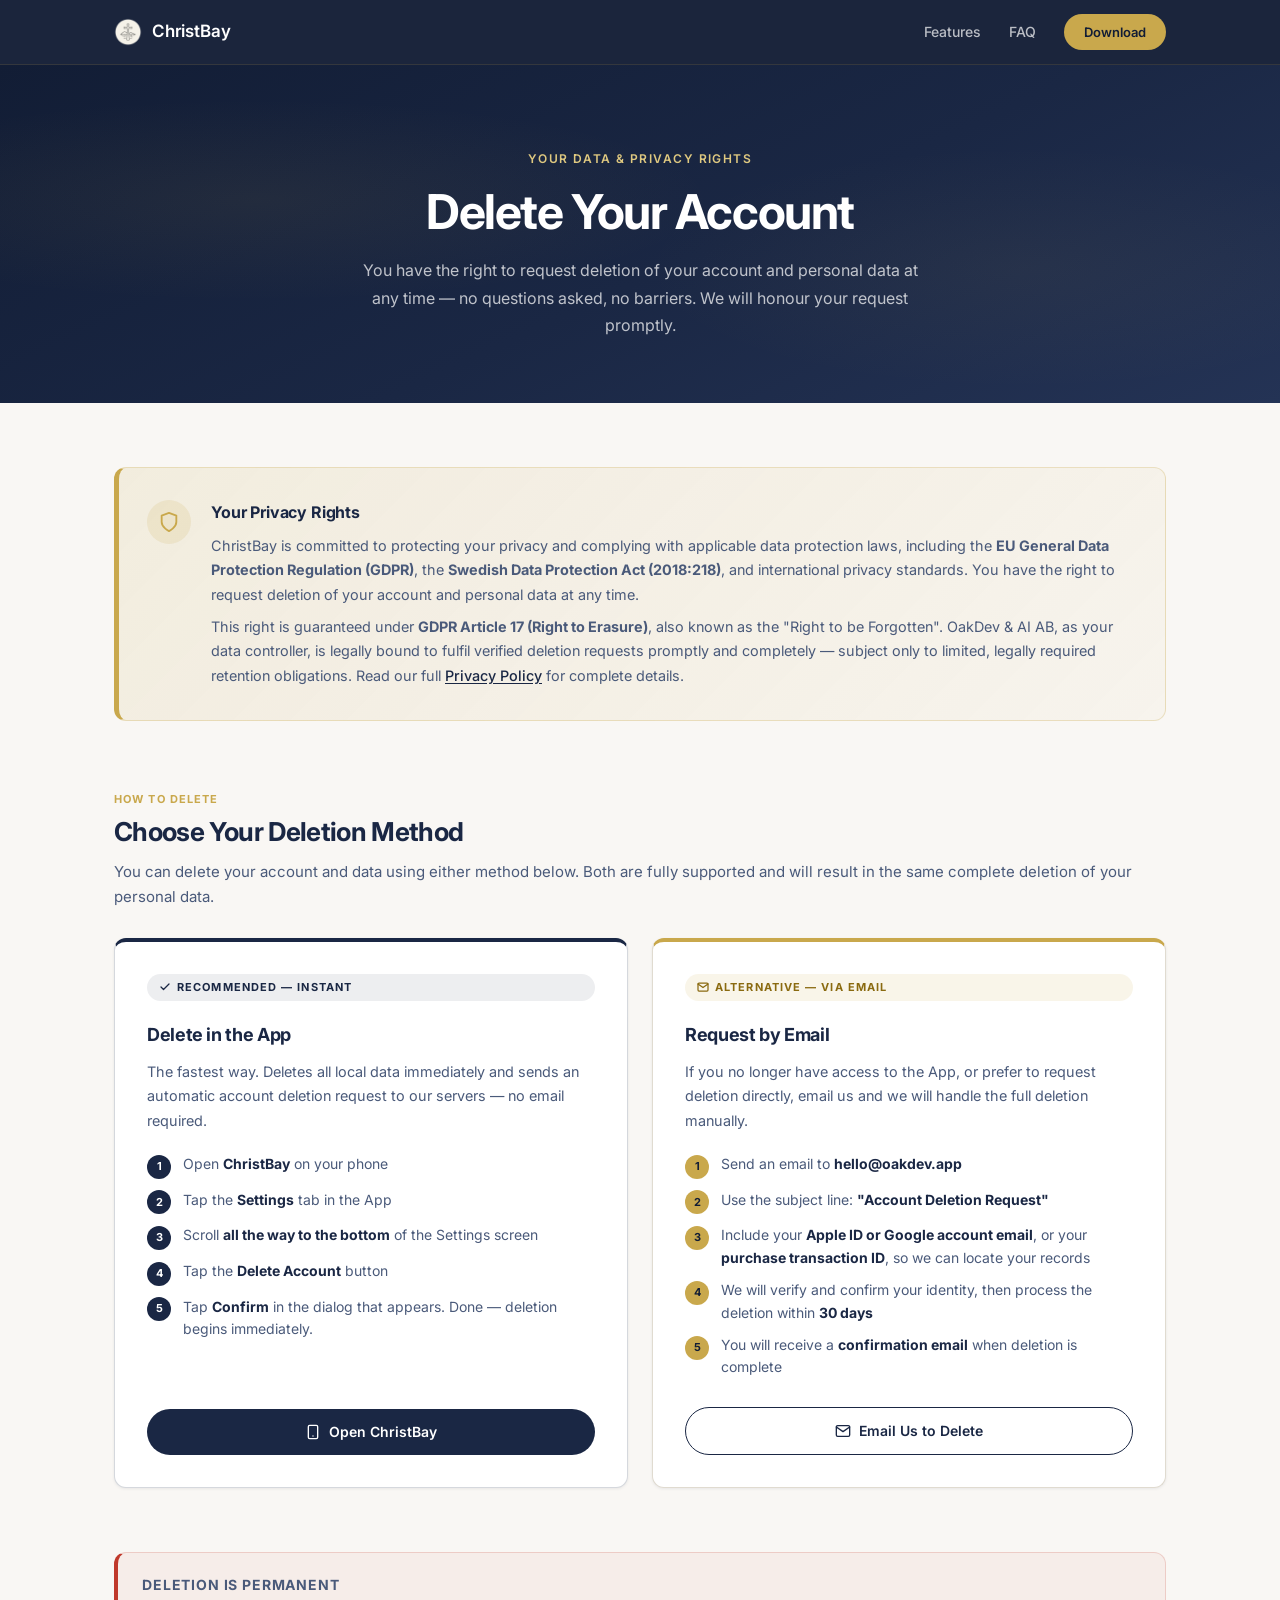
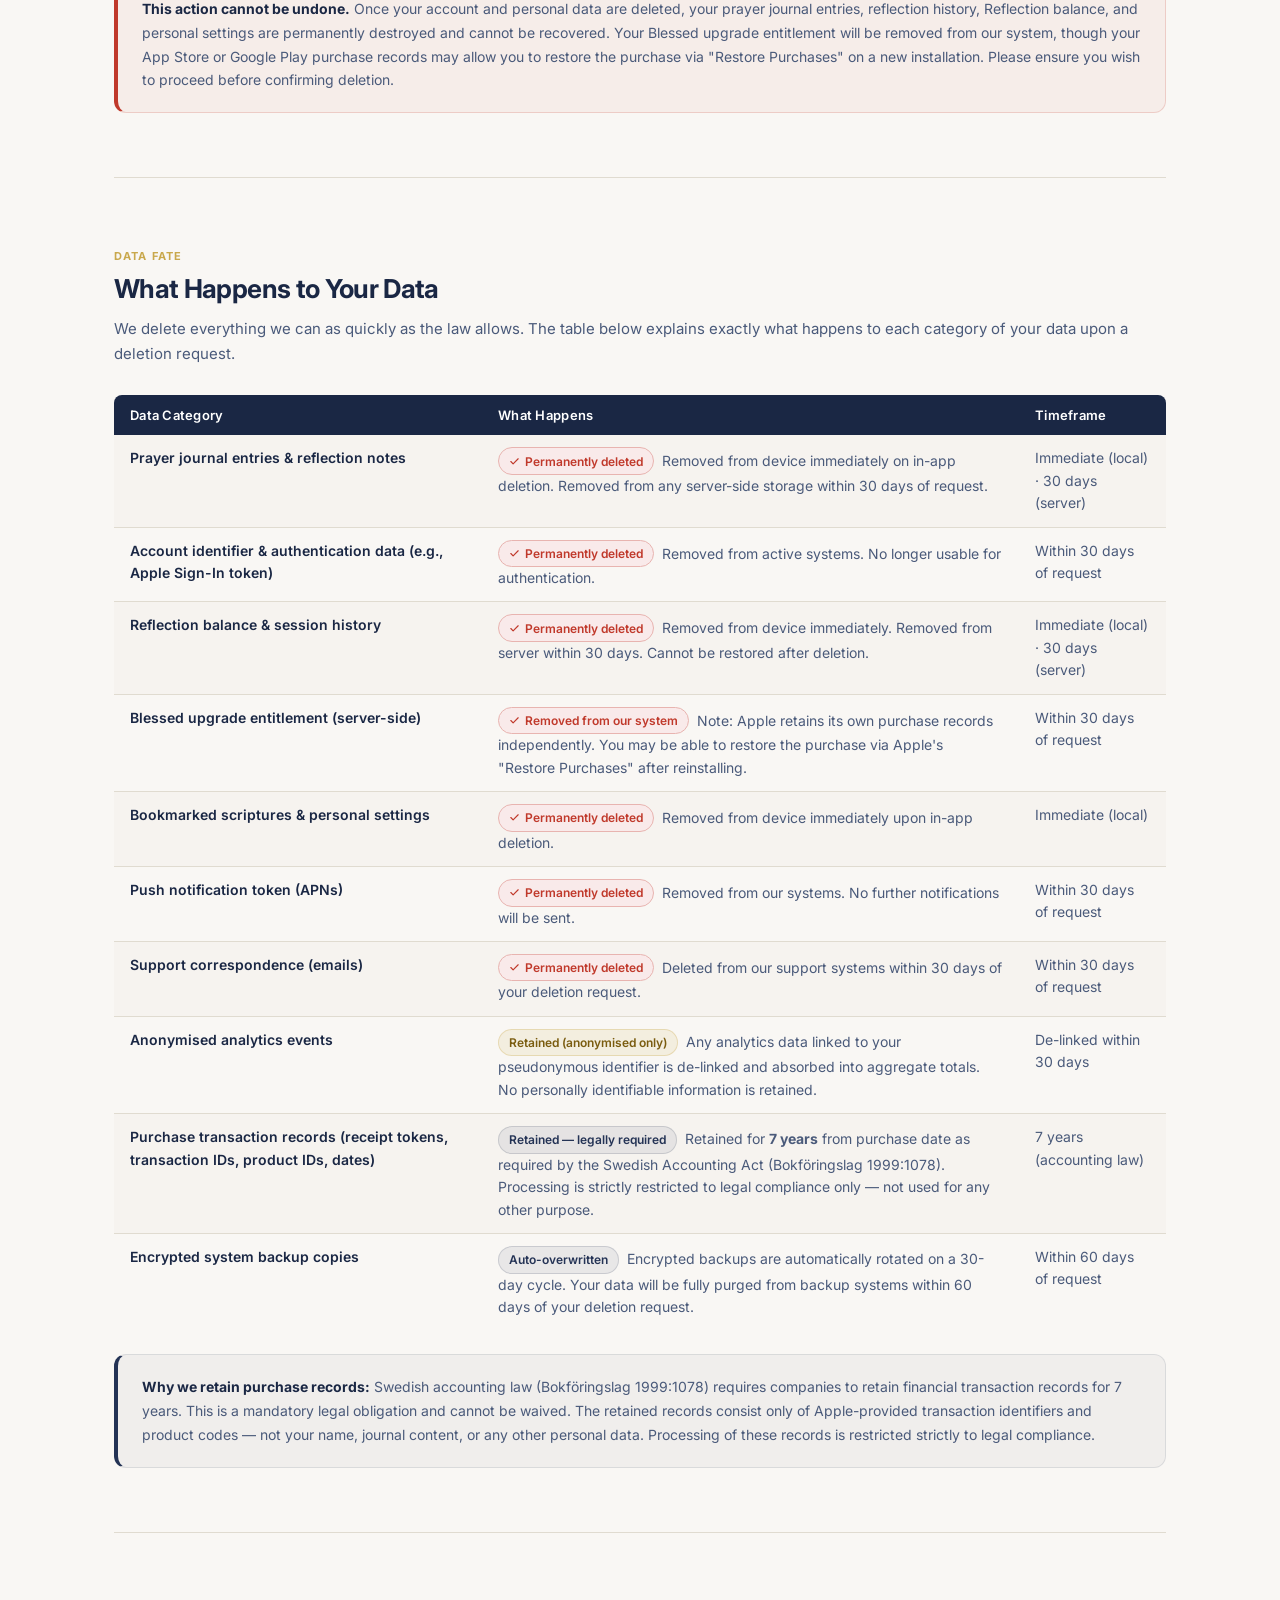
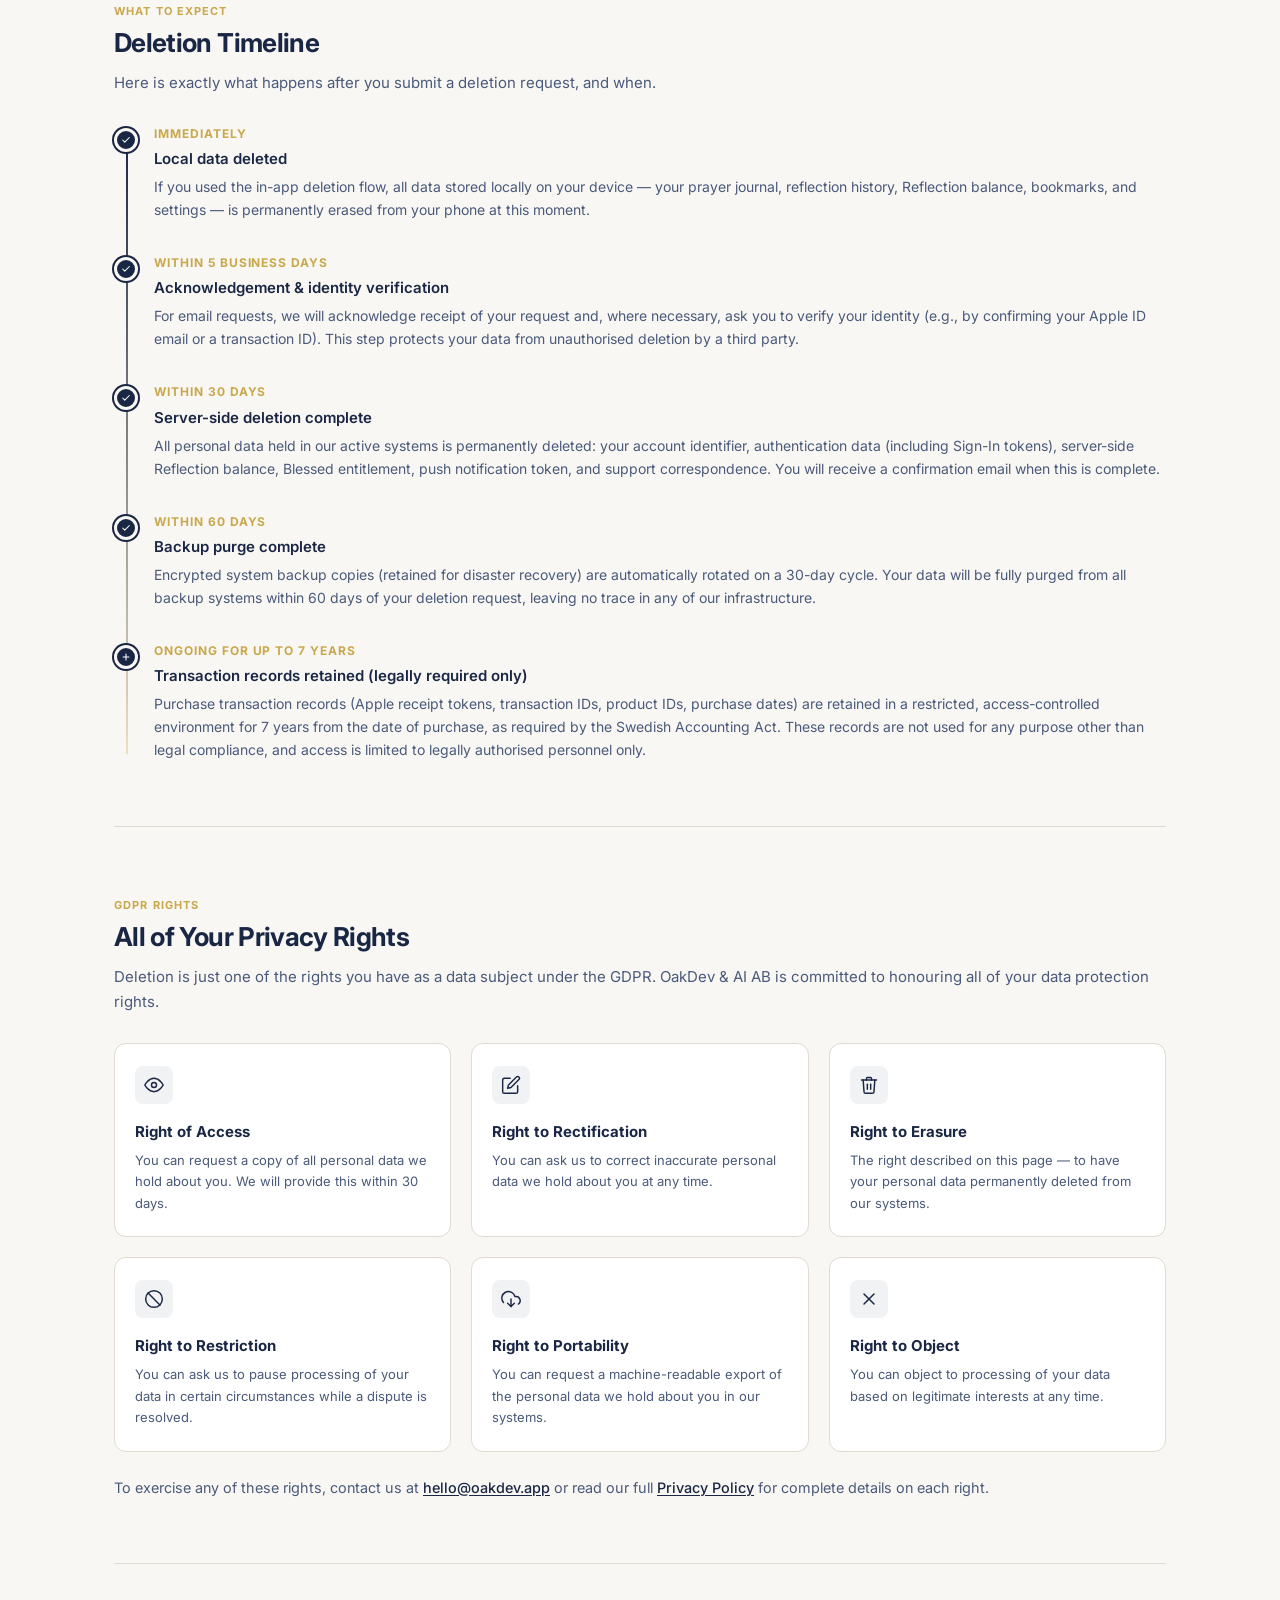
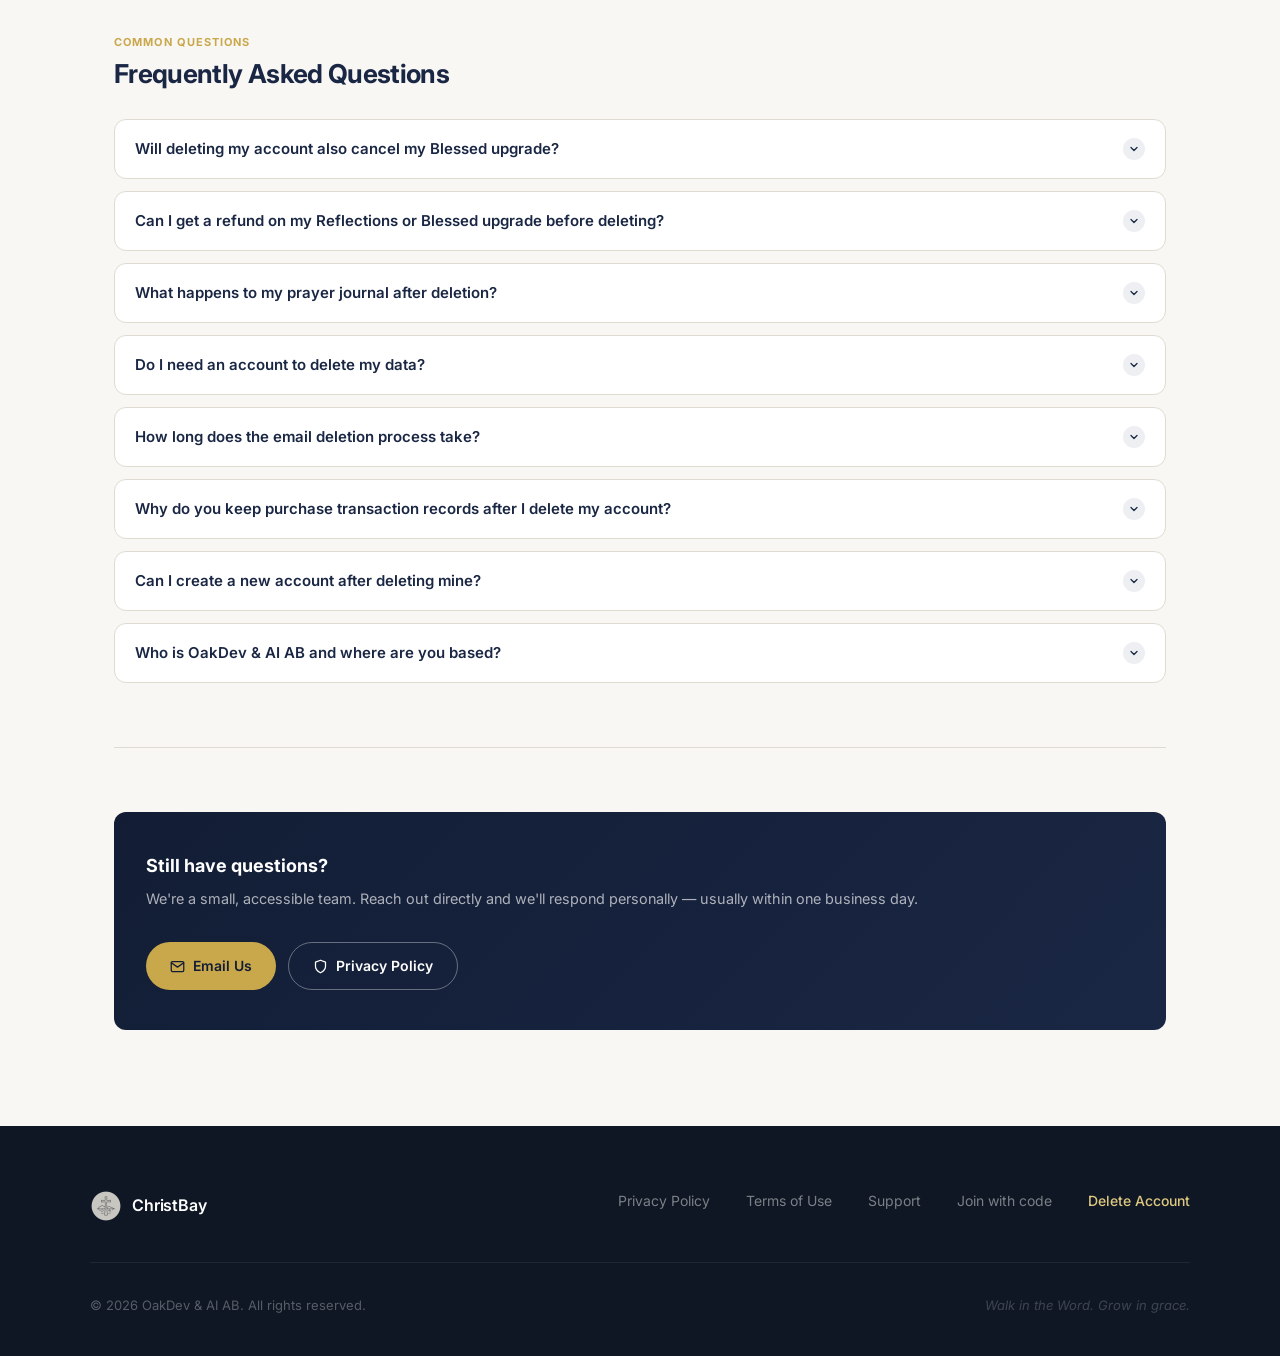
==== delete-account/index.html @ 244d7d34 "admin center incoming" ====
<!DOCTYPE html>
<html lang="en">
<head>
  <meta charset="UTF-8" />
  <meta name="viewport" content="width=device-width, initial-scale=1.0" />
  <meta name="description" content="Delete your ChristBay account and personal data. OakDev &amp; AI AB is committed to your privacy rights under GDPR and Swedish data protection law." />
  <meta name="robots" content="index, follow" />
  <title>Delete Account — ChristBay</title>
  <link rel="icon" type="image/png" href="/assets/icon.png" />
  <link rel="preconnect" href="https://fonts.googleapis.com" />
  <link rel="preconnect" href="https://fonts.gstatic.com" crossorigin />
  <link href="https://fonts.googleapis.com/css2?family=Inter:ital,wght@0,300;0,400;0,500;0,600;0,700;1,400&display=swap" rel="stylesheet" />
  <style>
    :root {
      --navy:           #1a2744;
      --navy-light:     #243355;
      --navy-deep:      #121d35;
      --gold:           #c9a84c;
      --gold-light:     #dfc980;
      --gold-subtle:    #f5edcc;
      --warm-white:     #f9f7f4;
      --cream:          #f0ece4;
      --white:          #ffffff;
      --text-primary:   #1a2744;
      --text-secondary: #4a5a7a;
      --text-muted:     #7a8ba5;
      --border:         #e0dbd0;
      --red:            #c0392b;
      --red-light:      #f9eaea;
      --red-border:     #e8b4b0;
      --green:          #1d6a3a;
      --green-light:    #eaf4ee;
      --shadow-sm:      0 1px 3px rgba(26,39,68,.08);
      --shadow-md:      0 4px 16px rgba(26,39,68,.10);
      --shadow-lg:      0 8px 32px rgba(26,39,68,.14);
      --radius:         12px;
      --radius-sm:      8px;
      --transition:     0.25s ease;
      --max-width:      1100px;
    }
    *,*::before,*::after{box-sizing:border-box;margin:0;padding:0}
    html{scroll-behavior:smooth;font-size:16px}
    body{font-family:'Inter',system-ui,-apple-system,BlinkMacSystemFont,sans-serif;background:var(--warm-white);color:var(--text-primary);line-height:1.6;-webkit-font-smoothing:antialiased;overflow-x:hidden}
    img{max-width:100%;height:auto;display:block}
    a{color:inherit;text-decoration:none}
    ul{list-style:none}

    /* Skip link */
    .skip-link{position:absolute;top:-120px;left:1rem;background:var(--navy);color:var(--white);padding:.5rem 1rem;border-radius:var(--radius-sm);font-size:.875rem;font-weight:600;z-index:9999;transition:top var(--transition)}
    .skip-link:focus{top:1rem}

    /* Header */
    .site-header{position:sticky;top:0;z-index:100;background:rgba(18,29,53,.96);backdrop-filter:blur(14px);-webkit-backdrop-filter:blur(14px);border-bottom:1px solid rgba(201,168,76,.14)}
    .nav-inner{display:flex;align-items:center;justify-content:space-between;height:64px;max-width:var(--max-width);margin:0 auto;padding:0 1.5rem}
    .nav-brand{display:flex;align-items:center;gap:.625rem}
    .nav-brand img{width:28px;height:28px;object-fit:contain;border-radius:6px}
    .nav-brand-name{font-size:1.0625rem;font-weight:600;color:var(--white);letter-spacing:-.01em}
    .nav-links{display:flex;align-items:center;gap:1.75rem}
    .nav-links a{font-size:.875rem;font-weight:500;color:rgba(255,255,255,.7);transition:color var(--transition)}
    .nav-links a:hover{color:var(--white)}
    .nav-links .nav-cta{background:var(--gold);color:var(--navy-deep);padding:.5rem 1.25rem;border-radius:100px;font-weight:600;font-size:.8125rem;transition:background var(--transition),transform var(--transition)}
    .nav-links .nav-cta:hover{background:var(--gold-light);transform:translateY(-1px)}
    @media(max-width:600px){.nav-links{gap:1rem}.nav-links a.nav-text{display:none}}

    /* Page hero */
    .page-hero{background:linear-gradient(155deg,var(--navy-deep) 0%,var(--navy) 55%,var(--navy-light) 100%);color:var(--white);text-align:center;padding:5rem 1.5rem 4rem;position:relative;overflow:hidden}
    .page-hero::before{content:'';position:absolute;inset:0;background:radial-gradient(ellipse 60% 50% at 20% 40%,rgba(201,168,76,.07) 0%,transparent 60%),radial-gradient(ellipse 50% 60% at 80% 60%,rgba(201,168,76,.05) 0%,transparent 60%);pointer-events:none}
    .page-hero-inner{position:relative;z-index:1;max-width:680px;margin:0 auto}
    .page-hero-label{display:inline-block;font-size:.75rem;font-weight:600;letter-spacing:.12em;text-transform:uppercase;color:var(--gold-light);margin-bottom:1rem}
    .page-hero h1{font-size:clamp(2rem,4vw,3rem);font-weight:700;letter-spacing:-.03em;line-height:1.15;margin-bottom:1.125rem;color:var(--white)}
    .page-hero-sub{font-size:1rem;color:rgba(255,255,255,.72);line-height:1.7;max-width:560px;margin:0 auto}

    /* ============================================================
       Main layout
    ============================================================ */
    .page-body{max-width:var(--max-width);margin:0 auto;padding:4rem 1.5rem 6rem}

    /* ============================================================
       Privacy Rights Banner
    ============================================================ */
    .rights-banner{background:linear-gradient(135deg,rgba(201,168,76,.13) 0%,rgba(201,168,76,.04) 100%);border:1px solid rgba(201,168,76,.28);border-left:5px solid var(--gold);border-radius:var(--radius);padding:2rem 2rem 2rem 1.75rem;margin-bottom:4rem;display:flex;gap:1.25rem;align-items:flex-start}
    .rights-banner-icon{flex-shrink:0;width:44px;height:44px;background:rgba(201,168,76,.15);border-radius:50%;display:flex;align-items:center;justify-content:center}
    .rights-banner-icon svg{width:22px;height:22px;stroke:var(--gold);fill:none;stroke-width:2;stroke-linecap:round;stroke-linejoin:round}
    .rights-banner-body h2{font-size:1rem;font-weight:700;color:var(--text-primary);margin-bottom:.5rem;letter-spacing:-.01em}
    .rights-banner-body p{font-size:.9rem;color:var(--text-secondary);line-height:1.7;margin:0}
    .rights-banner-body p+p{margin-top:.5rem}
    .rights-banner-body a{color:var(--navy);font-weight:500;text-decoration:underline;text-underline-offset:2px;transition:color var(--transition)}
    .rights-banner-body a:hover{color:var(--gold)}
    @media(max-width:600px){.rights-banner{flex-direction:column;gap:.875rem}}

    /* ============================================================
       Two-column action layout
    ============================================================ */
    .action-grid{display:grid;grid-template-columns:1fr 1fr;gap:1.5rem;margin-bottom:4rem}
    @media(max-width:760px){.action-grid{grid-template-columns:1fr}}

    .method-card{background:var(--white);border:1px solid var(--border);border-radius:var(--radius);padding:2rem;display:flex;flex-direction:column;box-shadow:var(--shadow-sm);transition:box-shadow var(--transition)}
    .method-card:hover{box-shadow:var(--shadow-md)}

    .method-card.method-primary{border-color:rgba(26,39,68,.18);border-top:4px solid var(--navy)}
    .method-card.method-secondary{border-top:4px solid var(--gold)}

    .method-badge{display:inline-flex;align-items:center;gap:.375rem;font-size:.6875rem;font-weight:700;letter-spacing:.1em;text-transform:uppercase;padding:.3rem .75rem;border-radius:100px;margin-bottom:1.25rem}
    .method-badge.badge-recommended{background:rgba(26,39,68,.08);color:var(--navy)}
    .method-badge.badge-alt{background:rgba(201,168,76,.12);color:#8a6a10}

    .method-card h3{font-size:1.125rem;font-weight:700;color:var(--text-primary);margin-bottom:.625rem;letter-spacing:-.02em}
    .method-card p{font-size:.9rem;color:var(--text-secondary);line-height:1.7;margin-bottom:1.25rem}

    .method-steps{display:flex;flex-direction:column;gap:.625rem;margin-bottom:1.75rem}
    .method-step{display:flex;align-items:flex-start;gap:.75rem;font-size:.875rem;color:var(--text-secondary);line-height:1.6}
    .step-num{flex-shrink:0;width:24px;height:24px;border-radius:50%;background:var(--navy);color:var(--white);font-size:.6875rem;font-weight:700;display:flex;align-items:center;justify-content:center;margin-top:.1rem}
    .method-card.method-secondary .step-num{background:var(--gold);color:var(--navy-deep)}
    .method-step span strong{color:var(--text-primary)}

    .method-cta{display:inline-flex;align-items:center;justify-content:center;gap:.5rem;padding:.75rem 1.5rem;border-radius:100px;font-size:.875rem;font-weight:600;transition:background var(--transition),transform var(--transition),box-shadow var(--transition);width:100%;text-align:center;margin-top:auto}
    .method-cta svg{width:16px;height:16px;stroke:currentColor;fill:none;stroke-width:2;stroke-linecap:round;stroke-linejoin:round;flex-shrink:0}
    .cta-primary{background:var(--navy);color:var(--white)}
    .cta-primary:hover{background:var(--navy-light);transform:translateY(-1px);box-shadow:0 4px 14px rgba(26,39,68,.25)}
    .cta-secondary{background:transparent;color:var(--navy);border:1.5px solid var(--navy)}
    .cta-secondary:hover{background:var(--navy);color:var(--white);transform:translateY(-1px)}

    /* ============================================================
       Data table section
    ============================================================ */
    .section-block{margin-bottom:4rem}
    .section-block-header{margin-bottom:1.75rem}
    .section-block-label{display:inline-block;font-size:.6875rem;font-weight:700;letter-spacing:.1em;text-transform:uppercase;color:var(--gold);margin-bottom:.375rem}
    .section-block-header h2{font-size:clamp(1.25rem,2.5vw,1.625rem);font-weight:700;letter-spacing:-.025em;color:var(--navy);line-height:1.3}
    .section-block-header p{font-size:.9375rem;color:var(--text-secondary);line-height:1.7;margin-top:.625rem}

    /* Data fate table */
    .data-table{width:100%;border-collapse:collapse;font-size:.875rem}
    .data-table th{text-align:left;padding:.625rem 1rem;background:var(--navy);color:var(--white);font-weight:600;font-size:.8125rem;letter-spacing:.02em}
    .data-table th:first-child{border-radius:var(--radius-sm) 0 0 0}
    .data-table th:last-child{border-radius:0 var(--radius-sm) 0 0}
    .data-table td{padding:.75rem 1rem;border-bottom:1px solid var(--border);color:var(--text-secondary);vertical-align:top;line-height:1.6}
    .data-table td:first-child{font-weight:600;color:var(--text-primary);width:35%}
    .data-table tr:last-child td{border-bottom:none}
    .data-table tr:nth-child(odd) td{background:rgba(240,236,228,.35)}

    .tag{display:inline-flex;align-items:center;gap:.3rem;font-size:.75rem;font-weight:600;padding:.2rem .625rem;border-radius:100px;white-space:nowrap}
    .tag-deleted{background:var(--red-light);color:var(--red);border:1px solid var(--red-border)}
    .tag-retained{background:rgba(201,168,76,.12);color:#7a5c10;border:1px solid rgba(201,168,76,.3)}
    .tag-restricted{background:rgba(26,39,68,.07);color:var(--navy-light);border:1px solid rgba(26,39,68,.15)}
    .tag svg{width:11px;height:11px;stroke:currentColor;fill:none;stroke-width:2.5;stroke-linecap:round;stroke-linejoin:round}

    @media(max-width:640px){
      .data-table,.data-table tbody,.data-table tr,.data-table td{display:block;width:100%}
      .data-table thead{display:none}
      .data-table td{border-bottom:none;padding:.5rem .875rem}
      .data-table td:first-child{font-size:.75rem;text-transform:uppercase;letter-spacing:.05em;color:var(--gold);padding-bottom:.125rem;width:100%}
      .data-table tr{border:1px solid var(--border);border-radius:var(--radius-sm);margin-bottom:.75rem;overflow:hidden;padding:.375rem 0;background:var(--white)}
    }

    /* ============================================================
       Timeline
    ============================================================ */
    .timeline{position:relative;padding-left:2.5rem}
    .timeline::before{content:'';position:absolute;left:.75rem;top:.5rem;bottom:.5rem;width:2px;background:linear-gradient(to bottom,var(--navy) 0%,rgba(201,168,76,.3) 100%)}
    .timeline-item{position:relative;margin-bottom:2rem}
    .timeline-item:last-child{margin-bottom:0}
    .timeline-dot{position:absolute;left:-2.5rem;top:.25rem;width:1.5rem;height:1.5rem;border-radius:50%;background:var(--navy);border:3px solid var(--warm-white);display:flex;align-items:center;justify-content:center;box-shadow:0 0 0 2px var(--navy)}
    .timeline-dot svg{width:10px;height:10px;stroke:var(--white);fill:none;stroke-width:2.5;stroke-linecap:round;stroke-linejoin:round}
    .timeline-time{font-size:.75rem;font-weight:700;letter-spacing:.08em;text-transform:uppercase;color:var(--gold);margin-bottom:.25rem}
    .timeline-title{font-size:.9375rem;font-weight:600;color:var(--text-primary);margin-bottom:.25rem}
    .timeline-desc{font-size:.875rem;color:var(--text-secondary);line-height:1.65}

    /* ============================================================
       Rights grid
    ============================================================ */
    .rights-grid{display:grid;grid-template-columns:repeat(3,1fr);gap:1.25rem}
    @media(max-width:800px){.rights-grid{grid-template-columns:repeat(2,1fr)}}
    @media(max-width:500px){.rights-grid{grid-template-columns:1fr}}

    .right-card{background:var(--white);border:1px solid var(--border);border-radius:var(--radius);padding:1.375rem 1.25rem}
    .right-card-icon{width:38px;height:38px;border-radius:var(--radius-sm);background:rgba(26,39,68,.06);display:flex;align-items:center;justify-content:center;margin-bottom:1rem}
    .right-card-icon svg{width:20px;height:20px;stroke:var(--navy);fill:none;stroke-width:1.75;stroke-linecap:round;stroke-linejoin:round}
    .right-card h3{font-size:.9375rem;font-weight:700;color:var(--text-primary);margin-bottom:.375rem}
    .right-card p{font-size:.8125rem;color:var(--text-secondary);line-height:1.65}

    /* ============================================================
       FAQ accordion
    ============================================================ */
    .faq-list{display:flex;flex-direction:column;gap:.75rem}
    .faq-item{background:var(--white);border:1px solid var(--border);border-radius:var(--radius);overflow:hidden}
    .faq-question{width:100%;background:transparent;border:none;padding:1.125rem 1.25rem;display:flex;align-items:center;justify-content:space-between;gap:1rem;cursor:pointer;text-align:left;font-family:inherit;font-size:.9375rem;font-weight:600;color:var(--text-primary);transition:background var(--transition)}
    .faq-question:hover{background:rgba(240,236,228,.5)}
    .faq-question[aria-expanded="true"]{background:rgba(26,39,68,.04)}
    .faq-icon{flex-shrink:0;width:22px;height:22px;border-radius:50%;background:rgba(26,39,68,.07);display:flex;align-items:center;justify-content:center;transition:background var(--transition),transform var(--transition)}
    .faq-icon svg{width:12px;height:12px;stroke:var(--navy);fill:none;stroke-width:2.5;stroke-linecap:round;stroke-linejoin:round;transition:transform var(--transition)}
    .faq-question[aria-expanded="true"] .faq-icon{background:var(--navy)}
    .faq-question[aria-expanded="true"] .faq-icon svg{stroke:var(--white);transform:rotate(180deg)}
    .faq-answer{max-height:0;overflow:hidden;transition:max-height .35s ease}
    .faq-answer-inner{padding:.125rem 1.25rem 1.25rem}
    .faq-answer-inner p{font-size:.9rem;color:var(--text-secondary);line-height:1.75}
    .faq-answer-inner p+p{margin-top:.75rem}
    .faq-answer-inner a{color:var(--navy);font-weight:500;text-decoration:underline;text-underline-offset:2px}
    .faq-answer-inner a:hover{color:var(--gold)}
    .faq-answer-inner ul{margin:.5rem 0;display:flex;flex-direction:column;gap:.375rem}
    .faq-answer-inner ul li{font-size:.875rem;color:var(--text-secondary);padding-left:1.25rem;position:relative;line-height:1.65}
    .faq-answer-inner ul li::before{content:'';position:absolute;left:0;top:.6em;width:5px;height:5px;border-radius:50%;background:var(--gold)}

    /* ============================================================
       Contact strip
    ============================================================ */
    .contact-strip{background:linear-gradient(135deg,var(--navy-deep) 0%,var(--navy) 100%);border-radius:var(--radius);padding:2.5rem 2rem;display:flex;align-items:center;justify-content:space-between;gap:2rem;flex-wrap:wrap}
    .contact-strip-body h3{font-size:1.125rem;font-weight:700;color:var(--white);margin-bottom:.375rem}
    .contact-strip-body p{font-size:.9rem;color:rgba(255,255,255,.65);line-height:1.6}
    .contact-strip-actions{display:flex;gap:.75rem;flex-wrap:wrap;flex-shrink:0}
    .btn{display:inline-flex;align-items:center;gap:.5rem;padding:.75rem 1.5rem;border-radius:100px;font-size:.875rem;font-weight:600;transition:background var(--transition),transform var(--transition)}
    .btn svg{width:15px;height:15px;stroke:currentColor;fill:none;stroke-width:2;stroke-linecap:round;stroke-linejoin:round}
    .btn-gold{background:var(--gold);color:var(--navy-deep)}
    .btn-gold:hover{background:var(--gold-light);transform:translateY(-1px)}
    .btn-outline-white{background:transparent;color:var(--white);border:1.5px solid rgba(255,255,255,.35)}
    .btn-outline-white:hover{background:rgba(255,255,255,.1);transform:translateY(-1px)}

    /* Callout */
    .callout{border-radius:var(--radius);padding:1.25rem 1.5rem;margin:1.5rem 0}
    .callout-warning{background:rgba(192,57,43,.05);border:1px solid rgba(192,57,43,.18);border-left:4px solid var(--red)}
    .callout-info{background:rgba(26,39,68,.04);border:1px solid rgba(26,39,68,.10);border-left:4px solid var(--navy-light)}
    .callout p{font-size:.875rem;color:var(--text-secondary);line-height:1.7;margin:0}
    .callout p strong{color:var(--text-primary)}
    .callout-title{font-size:.8125rem;font-weight:700;letter-spacing:.06em;text-transform:uppercase;margin-bottom:.5rem;color:var(--text-primary)}

    /* doc-link */
    .doc-link{color:var(--navy);font-weight:500;text-decoration:underline;text-underline-offset:2px;transition:color var(--transition)}
    .doc-link:hover{color:var(--gold)}

    /* Divider */
    .section-divider{border:none;border-top:1px solid var(--border);margin:4rem 0}

    /* Footer (aligned with index.html) */
    .site-footer{background:#0f1724;color:rgba(255,255,255,.5);padding:4rem 1.5rem 2.5rem}
    .footer-inner{max-width:var(--max-width);margin:0 auto}
    .footer-top{display:flex;align-items:flex-start;justify-content:space-between;padding-bottom:2.5rem;border-bottom:1px solid rgba(255,255,255,.07);gap:2rem;flex-wrap:wrap}
    .footer-brand{display:flex;align-items:center;gap:.625rem}
    .footer-brand img{width:32px;height:32px;object-fit:contain;border-radius:7px;opacity:.8}
    .footer-brand-name{font-size:1rem;font-weight:600;color:var(--white);letter-spacing:-.01em}
    .footer-nav{display:flex;gap:.5rem 2.25rem;flex-wrap:wrap;align-items:center}
    .footer-nav a{font-size:.875rem;color:rgba(255,255,255,.45);transition:color var(--transition)}
    .footer-nav a:hover{color:var(--white)}
    .footer-nav a[aria-current="page"]{color:var(--gold-light);font-weight:500}
    .footer-bottom{padding-top:2rem;display:flex;align-items:center;justify-content:space-between;flex-wrap:wrap;gap:.75rem}
    .footer-copyright{font-size:.8125rem;color:rgba(255,255,255,.3)}
    .footer-tagline{font-size:.8125rem;color:rgba(255,255,255,.2);font-style:italic}

    @media(prefers-reduced-motion:reduce){*,*::before,*::after{transition:none!important;animation:none!important}}
    @media print{.site-header,.skip-link{display:none}body{background:white;color:black}}
  </style>
</head>
<body>

<a href="#main" class="skip-link">Skip to main content</a>

<header class="site-header" role="banner">
  <nav class="nav-inner" aria-label="Primary navigation">
    <a href="/" class="nav-brand" aria-label="ChristBay — home">
      <img src="/assets/icon.png" alt="" aria-hidden="true" />
      <span class="nav-brand-name">ChristBay</span>
    </a>
    <div class="nav-links">
      <a href="/#features" class="nav-text">Features</a>
      <a href="/#faq" class="nav-text">FAQ</a>
      <a href="#" class="nav-cta">Download</a>
    </div>
  </nav>
</header>

<div class="page-hero" role="banner" aria-label="Delete Account header">
  <div class="page-hero-inner">
    <span class="page-hero-label">Your Data &amp; Privacy Rights</span>
    <h1>Delete Your Account</h1>
    <p class="page-hero-sub">You have the right to request deletion of your account and personal data at any time — no questions asked, no barriers. We will honour your request promptly.</p>
  </div>
</div>

<main id="main">
  <div class="page-body">

    <!-- ============================================================
         Privacy Rights Banner
    ============================================================ -->
    <div class="rights-banner" role="note" aria-label="Your privacy rights">
      <div class="rights-banner-icon" aria-hidden="true">
        <svg viewBox="0 0 24 24" aria-hidden="true">
          <path d="M12 22s8-4 8-10V5l-8-3-8 3v7c0 6 8 10 8 10z"/>
        </svg>
      </div>
      <div class="rights-banner-body">
        <h2>Your Privacy Rights</h2>
        <p>ChristBay is committed to protecting your privacy and complying with applicable data protection laws, including the <strong>EU General Data Protection Regulation (GDPR)</strong>, the <strong>Swedish Data Protection Act (2018:218)</strong>, and international privacy standards. You have the right to request deletion of your account and personal data at any time.</p>
        <p>This right is guaranteed under <strong>GDPR Article 17 (Right to Erasure)</strong>, also known as the "Right to be Forgotten". OakDev &amp; AI AB, as your data controller, is legally bound to fulfil verified deletion requests promptly and completely — subject only to limited, legally required retention obligations. Read our full <a href="/privacy/">Privacy Policy</a> for complete details.</p>
      </div>
    </div>

    <!-- ============================================================
         Two deletion methods
    ============================================================ -->
    <div class="section-block">
      <div class="section-block-header">
        <span class="section-block-label">How to Delete</span>
        <h2>Choose Your Deletion Method</h2>
        <p>You can delete your account and data using either method below. Both are fully supported and will result in the same complete deletion of your personal data.</p>
      </div>

      <div class="action-grid">

        <!-- Method 1: In-App -->
        <div class="method-card method-primary">
          <span class="method-badge badge-recommended">
            <svg viewBox="0 0 24 24" aria-hidden="true" width="12" height="12" stroke="currentColor" fill="none" stroke-width="2.5" stroke-linecap="round" stroke-linejoin="round"><polyline points="20 6 9 17 4 12"/></svg>
            Recommended — instant
          </span>
          <h3>Delete in the App</h3>
          <p>The fastest way. Deletes all local data immediately and sends an automatic account deletion request to our servers — no email required.</p>
          <div class="method-steps" aria-label="In-app deletion steps">
            <div class="method-step">
              <div class="step-num" aria-hidden="true">1</div>
              <span>Open <strong>ChristBay</strong> on your phone</span>
            </div>
            <div class="method-step">
              <div class="step-num" aria-hidden="true">2</div>
              <span>Tap the <strong>Settings</strong> tab in the App</span>
            </div>
            <div class="method-step">
              <div class="step-num" aria-hidden="true">3</div>
              <span>Scroll <strong>all the way to the bottom</strong> of the Settings screen</span>
            </div>
            <div class="method-step">
              <div class="step-num" aria-hidden="true">4</div>
              <span>Tap the <strong>Delete Account</strong> button</span>
            </div>
            <div class="method-step">
              <div class="step-num" aria-hidden="true">5</div>
              <span>Tap <strong>Confirm</strong> in the dialog that appears. Done — deletion begins immediately.</span>
            </div>
          </div>
          <a href="#" class="method-cta cta-primary" aria-label="Open ChristBay to delete your account">
            <svg viewBox="0 0 24 24" aria-hidden="true"><rect x="5" y="2" width="14" height="20" rx="2" ry="2"/><line x1="12" y1="18" x2="12" y2="18"/></svg>
            Open ChristBay
          </a>
        </div>

        <!-- Method 2: Email -->
        <div class="method-card method-secondary">
          <span class="method-badge badge-alt">
            <svg viewBox="0 0 24 24" aria-hidden="true" width="12" height="12" stroke="currentColor" fill="none" stroke-width="2.5" stroke-linecap="round" stroke-linejoin="round"><path d="M4 4h16c1.1 0 2 .9 2 2v12c0 1.1-.9 2-2 2H4c-1.1 0-2-.9-2-2V6c0-1.1.9-2 2-2z"/><polyline points="22,6 12,13 2,6"/></svg>
            Alternative — via email
          </span>
          <h3>Request by Email</h3>
          <p>If you no longer have access to the App, or prefer to request deletion directly, email us and we will handle the full deletion manually.</p>
          <div class="method-steps" aria-label="Email deletion steps">
            <div class="method-step">
              <div class="step-num" aria-hidden="true">1</div>
              <span>Send an email to <strong>hello@oakdev.app</strong></span>
            </div>
            <div class="method-step">
              <div class="step-num" aria-hidden="true">2</div>
              <span>Use the subject line: <strong>"Account Deletion Request"</strong></span>
            </div>
            <div class="method-step">
              <div class="step-num" aria-hidden="true">3</div>
              <span>Include your <strong>Apple ID or Google account email</strong>, or your <strong>purchase transaction ID</strong>, so we can locate your records</span>
            </div>
            <div class="method-step">
              <div class="step-num" aria-hidden="true">4</div>
              <span>We will verify and confirm your identity, then process the deletion within <strong>30 days</strong></span>
            </div>
            <div class="method-step">
              <div class="step-num" aria-hidden="true">5</div>
              <span>You will receive a <strong>confirmation email</strong> when deletion is complete</span>
            </div>
          </div>
          <a href="mailto:hello@oakdev.app?subject=Account%20Deletion%20Request&body=Hello%20OakDev%20%26%20AI%20AB%2C%0A%0AI%20would%20like%20to%20request%20the%20deletion%20of%20my%20ChristBay%20account%20and%20all%20associated%20personal%20data.%0A%0AApple%20ID%20email%20or%20transaction%20ID%3A%20%5BPlease%20enter%20here%5D%0A%0AThank%20you." class="method-cta cta-secondary">
            <svg viewBox="0 0 24 24" aria-hidden="true"><path d="M4 4h16c1.1 0 2 .9 2 2v12c0 1.1-.9 2-2 2H4c-1.1 0-2-.9-2-2V6c0-1.1.9-2 2-2z"/><polyline points="22,6 12,13 2,6"/></svg>
            Email Us to Delete
          </a>
        </div>

      </div><!-- /.action-grid -->

      <div class="callout callout-warning">
        <p class="callout-title">Deletion is permanent</p>
        <p><strong>This action cannot be undone.</strong> Once your account and personal data are deleted, your prayer journal entries, reflection history, Reflection balance, and personal settings are permanently destroyed and cannot be recovered. Your Blessed upgrade entitlement will be removed from our system, though your App Store or Google Play purchase records may allow you to restore the purchase via "Restore Purchases" on a new installation. Please ensure you wish to proceed before confirming deletion.</p>
      </div>
    </div>

    <hr class="section-divider" aria-hidden="true" />

    <!-- ============================================================
         What gets deleted vs retained
    ============================================================ -->
    <div class="section-block">
      <div class="section-block-header">
        <span class="section-block-label">Data Fate</span>
        <h2>What Happens to Your Data</h2>
        <p>We delete everything we can as quickly as the law allows. The table below explains exactly what happens to each category of your data upon a deletion request.</p>
      </div>

      <table class="data-table" aria-label="What happens to your data upon deletion">
        <thead>
          <tr>
            <th scope="col">Data Category</th>
            <th scope="col">What Happens</th>
            <th scope="col">Timeframe</th>
          </tr>
        </thead>
        <tbody>
          <tr>
            <td>Prayer journal entries &amp; reflection notes</td>
            <td>
              <span class="tag tag-deleted" aria-label="Permanently deleted">
                <svg viewBox="0 0 24 24" aria-hidden="true"><polyline points="20 6 9 17 4 12"/></svg>
                Permanently deleted
              </span>
              &nbsp;Removed from device immediately on in-app deletion. Removed from any server-side storage within 30 days of request.
            </td>
            <td>Immediate (local) · 30 days (server)</td>
          </tr>
          <tr>
            <td>Account identifier &amp; authentication data (e.g., Apple Sign-In token)</td>
            <td>
              <span class="tag tag-deleted" aria-label="Permanently deleted">
                <svg viewBox="0 0 24 24" aria-hidden="true"><polyline points="20 6 9 17 4 12"/></svg>
                Permanently deleted
              </span>
              &nbsp;Removed from active systems. No longer usable for authentication.
            </td>
            <td>Within 30 days of request</td>
          </tr>
          <tr>
            <td>Reflection balance &amp; session history</td>
            <td>
              <span class="tag tag-deleted" aria-label="Permanently deleted">
                <svg viewBox="0 0 24 24" aria-hidden="true"><polyline points="20 6 9 17 4 12"/></svg>
                Permanently deleted
              </span>
              &nbsp;Removed from device immediately. Removed from server within 30 days. Cannot be restored after deletion.
            </td>
            <td>Immediate (local) · 30 days (server)</td>
          </tr>
          <tr>
            <td>Blessed upgrade entitlement (server-side)</td>
            <td>
              <span class="tag tag-deleted" aria-label="Permanently deleted">
                <svg viewBox="0 0 24 24" aria-hidden="true"><polyline points="20 6 9 17 4 12"/></svg>
                Removed from our system
              </span>
              &nbsp;Note: Apple retains its own purchase records independently. You may be able to restore the purchase via Apple's "Restore Purchases" after reinstalling.
            </td>
            <td>Within 30 days of request</td>
          </tr>
          <tr>
            <td>Bookmarked scriptures &amp; personal settings</td>
            <td>
              <span class="tag tag-deleted" aria-label="Permanently deleted">
                <svg viewBox="0 0 24 24" aria-hidden="true"><polyline points="20 6 9 17 4 12"/></svg>
                Permanently deleted
              </span>
              &nbsp;Removed from device immediately upon in-app deletion.
            </td>
            <td>Immediate (local)</td>
          </tr>
          <tr>
            <td>Push notification token (APNs)</td>
            <td>
              <span class="tag tag-deleted" aria-label="Permanently deleted">
                <svg viewBox="0 0 24 24" aria-hidden="true"><polyline points="20 6 9 17 4 12"/></svg>
                Permanently deleted
              </span>
              &nbsp;Removed from our systems. No further notifications will be sent.
            </td>
            <td>Within 30 days of request</td>
          </tr>
          <tr>
            <td>Support correspondence (emails)</td>
            <td>
              <span class="tag tag-deleted" aria-label="Permanently deleted">
                <svg viewBox="0 0 24 24" aria-hidden="true"><polyline points="20 6 9 17 4 12"/></svg>
                Permanently deleted
              </span>
              &nbsp;Deleted from our support systems within 30 days of your deletion request.
            </td>
            <td>Within 30 days of request</td>
          </tr>
          <tr>
            <td>Anonymised analytics events</td>
            <td>
              <span class="tag tag-retained" aria-label="Retained (anonymised)">
                Retained (anonymised only)
              </span>
              &nbsp;Any analytics data linked to your pseudonymous identifier is de-linked and absorbed into aggregate totals. No personally identifiable information is retained.
            </td>
            <td>De-linked within 30 days</td>
          </tr>
          <tr>
            <td>Purchase transaction records (receipt tokens, transaction IDs, product IDs, dates)</td>
            <td>
              <span class="tag tag-restricted" aria-label="Retained (legally required, restricted processing)">
                Retained — legally required
              </span>
              &nbsp;Retained for <strong>7 years</strong> from purchase date as required by the Swedish Accounting Act (Bokföringslag 1999:1078). Processing is strictly restricted to legal compliance only — not used for any other purpose.
            </td>
            <td>7 years (accounting law)</td>
          </tr>
          <tr>
            <td>Encrypted system backup copies</td>
            <td>
              <span class="tag tag-restricted" aria-label="Automatically overwritten">
                Auto-overwritten
              </span>
              &nbsp;Encrypted backups are automatically rotated on a 30-day cycle. Your data will be fully purged from backup systems within 60 days of your deletion request.
            </td>
            <td>Within 60 days of request</td>
          </tr>
        </tbody>
      </table>

      <div class="callout callout-info" style="margin-top:1.5rem">
        <p><strong>Why we retain purchase records:</strong> Swedish accounting law (Bokföringslag 1999:1078) requires companies to retain financial transaction records for 7 years. This is a mandatory legal obligation and cannot be waived. The retained records consist only of Apple-provided transaction identifiers and product codes — not your name, journal content, or any other personal data. Processing of these records is restricted strictly to legal compliance.</p>
      </div>
    </div>

    <hr class="section-divider" aria-hidden="true" />

    <!-- ============================================================
         Timeline / process
    ============================================================ -->
    <div class="section-block">
      <div class="section-block-header">
        <span class="section-block-label">What to Expect</span>
        <h2>Deletion Timeline</h2>
        <p>Here is exactly what happens after you submit a deletion request, and when.</p>
      </div>

      <div class="timeline" aria-label="Deletion process timeline">

        <div class="timeline-item">
          <div class="timeline-dot" aria-hidden="true">
            <svg viewBox="0 0 24 24"><polyline points="20 6 9 17 4 12"/></svg>
          </div>
          <p class="timeline-time">Immediately</p>
          <p class="timeline-title">Local data deleted</p>
          <p class="timeline-desc">If you used the in-app deletion flow, all data stored locally on your device — your prayer journal, reflection history, Reflection balance, bookmarks, and settings — is permanently erased from your phone at this moment.</p>
        </div>

        <div class="timeline-item">
          <div class="timeline-dot" aria-hidden="true">
            <svg viewBox="0 0 24 24"><polyline points="20 6 9 17 4 12"/></svg>
          </div>
          <p class="timeline-time">Within 5 business days</p>
          <p class="timeline-title">Acknowledgement &amp; identity verification</p>
          <p class="timeline-desc">For email requests, we will acknowledge receipt of your request and, where necessary, ask you to verify your identity (e.g., by confirming your Apple ID email or a transaction ID). This step protects your data from unauthorised deletion by a third party.</p>
        </div>

        <div class="timeline-item">
          <div class="timeline-dot" aria-hidden="true">
            <svg viewBox="0 0 24 24"><polyline points="20 6 9 17 4 12"/></svg>
          </div>
          <p class="timeline-time">Within 30 days</p>
          <p class="timeline-title">Server-side deletion complete</p>
          <p class="timeline-desc">All personal data held in our active systems is permanently deleted: your account identifier, authentication data (including Sign-In tokens), server-side Reflection balance, Blessed entitlement, push notification token, and support correspondence. You will receive a confirmation email when this is complete.</p>
        </div>

        <div class="timeline-item">
          <div class="timeline-dot" aria-hidden="true">
            <svg viewBox="0 0 24 24"><polyline points="20 6 9 17 4 12"/></svg>
          </div>
          <p class="timeline-time">Within 60 days</p>
          <p class="timeline-title">Backup purge complete</p>
          <p class="timeline-desc">Encrypted system backup copies (retained for disaster recovery) are automatically rotated on a 30-day cycle. Your data will be fully purged from all backup systems within 60 days of your deletion request, leaving no trace in any of our infrastructure.</p>
        </div>

        <div class="timeline-item">
          <div class="timeline-dot" aria-hidden="true">
            <svg viewBox="0 0 24 24"><line x1="12" y1="5" x2="12" y2="19"/><line x1="5" y1="12" x2="19" y2="12"/></svg>
          </div>
          <p class="timeline-time">Ongoing for up to 7 years</p>
          <p class="timeline-title">Transaction records retained (legally required only)</p>
          <p class="timeline-desc">Purchase transaction records (Apple receipt tokens, transaction IDs, product IDs, purchase dates) are retained in a restricted, access-controlled environment for 7 years from the date of purchase, as required by the Swedish Accounting Act. These records are not used for any purpose other than legal compliance, and access is limited to legally authorised personnel only.</p>
        </div>

      </div>
    </div>

    <hr class="section-divider" aria-hidden="true" />

    <!-- ============================================================
         Your GDPR Rights
    ============================================================ -->
    <div class="section-block">
      <div class="section-block-header">
        <span class="section-block-label">GDPR Rights</span>
        <h2>All of Your Privacy Rights</h2>
        <p>Deletion is just one of the rights you have as a data subject under the GDPR. OakDev &amp; AI AB is committed to honouring all of your data protection rights.</p>
      </div>

      <div class="rights-grid" role="list">

        <div class="right-card" role="listitem">
          <div class="right-card-icon" aria-hidden="true">
            <svg viewBox="0 0 24 24"><path d="M1 12s4-8 11-8 11 8 11 8-4 8-11 8-11-8-11-8z"/><circle cx="12" cy="12" r="3"/></svg>
          </div>
          <h3>Right of Access</h3>
          <p>You can request a copy of all personal data we hold about you. We will provide this within 30 days.</p>
        </div>

        <div class="right-card" role="listitem">
          <div class="right-card-icon" aria-hidden="true">
            <svg viewBox="0 0 24 24"><path d="M11 4H4a2 2 0 0 0-2 2v14a2 2 0 0 0 2 2h14a2 2 0 0 0 2-2v-7"/><path d="M18.5 2.5a2.121 2.121 0 0 1 3 3L12 15l-4 1 1-4 9.5-9.5z"/></svg>
          </div>
          <h3>Right to Rectification</h3>
          <p>You can ask us to correct inaccurate personal data we hold about you at any time.</p>
        </div>

        <div class="right-card" role="listitem">
          <div class="right-card-icon" aria-hidden="true">
            <svg viewBox="0 0 24 24"><polyline points="3 6 5 6 21 6"/><path d="M19 6l-1 14a2 2 0 0 1-2 2H8a2 2 0 0 1-2-2L5 6"/><path d="M10 11v6"/><path d="M14 11v6"/><path d="M9 6V4a1 1 0 0 1 1-1h4a1 1 0 0 1 1 1v2"/></svg>
          </div>
          <h3>Right to Erasure</h3>
          <p>The right described on this page — to have your personal data permanently deleted from our systems.</p>
        </div>

        <div class="right-card" role="listitem">
          <div class="right-card-icon" aria-hidden="true">
            <svg viewBox="0 0 24 24"><circle cx="12" cy="12" r="10"/><line x1="4.93" y1="4.93" x2="19.07" y2="19.07"/></svg>
          </div>
          <h3>Right to Restriction</h3>
          <p>You can ask us to pause processing of your data in certain circumstances while a dispute is resolved.</p>
        </div>

        <div class="right-card" role="listitem">
          <div class="right-card-icon" aria-hidden="true">
            <svg viewBox="0 0 24 24"><polyline points="8 17 12 21 16 17"/><line x1="12" y1="12" x2="12" y2="21"/><path d="M20.88 18.09A5 5 0 0 0 18 9h-1.26A8 8 0 1 0 3 16.29"/></svg>
          </div>
          <h3>Right to Portability</h3>
          <p>You can request a machine-readable export of the personal data we hold about you in our systems.</p>
        </div>

        <div class="right-card" role="listitem">
          <div class="right-card-icon" aria-hidden="true">
            <svg viewBox="0 0 24 24"><line x1="18" y1="6" x2="6" y2="18"/><line x1="6" y1="6" x2="18" y2="18"/></svg>
          </div>
          <h3>Right to Object</h3>
          <p>You can object to processing of your data based on legitimate interests at any time.</p>
        </div>

      </div>

      <p style="margin-top:1.5rem;font-size:.9rem;color:var(--text-secondary);">To exercise any of these rights, contact us at <a href="mailto:hello@oakdev.app" class="doc-link">hello@oakdev.app</a> or read our full <a href="/privacy/" class="doc-link">Privacy Policy</a> for complete details on each right.</p>
    </div>

    <hr class="section-divider" aria-hidden="true" />

    <!-- ============================================================
         FAQ
    ============================================================ -->
    <div class="section-block">
      <div class="section-block-header">
        <span class="section-block-label">Common Questions</span>
        <h2>Frequently Asked Questions</h2>
      </div>

      <div class="faq-list" role="list">

        <div class="faq-item" role="listitem">
          <button class="faq-question" aria-expanded="false" aria-controls="faq-a1" id="faq-q1">
            Will deleting my account also cancel my Blessed upgrade?
            <span class="faq-icon" aria-hidden="true"><svg viewBox="0 0 24 24"><polyline points="6 9 12 15 18 9"/></svg></span>
          </button>
          <div class="faq-answer" id="faq-a1" role="region" aria-labelledby="faq-q1">
            <div class="faq-answer-inner">
              <p>Deleting your account removes your Blessed entitlement from our server-side system. However, the App Store (iOS) and Google Play (Android) both maintain their own independent records of purchases. This means that if you reinstall ChristBay in the future, you may be able to restore your Blessed upgrade by tapping "Restore Purchases" within the App — because your store still has a record of the transaction even after we delete our copy.</p>
              <p>To be clear: once you delete your account, your Blessed features will no longer be active until restored. Restoration via "Restore Purchases" is dependent on Apple's or Google's systems and is not guaranteed by OakDev &amp; AI AB.</p>
            </div>
          </div>
        </div>

        <div class="faq-item" role="listitem">
          <button class="faq-question" aria-expanded="false" aria-controls="faq-a2" id="faq-q2">
            Can I get a refund on my Reflections or Blessed upgrade before deleting?
            <span class="faq-icon" aria-hidden="true"><svg viewBox="0 0 24 24"><polyline points="6 9 12 15 18 9"/></svg></span>
          </button>
          <div class="faq-answer" id="faq-a2" role="region" aria-labelledby="faq-q2">
            <div class="faq-answer-inner">
              <p>All refund requests must be submitted directly to Apple, as Apple is the merchant of record for all ChristBay purchases. OakDev &amp; AI AB does not process refunds directly.</p>
              <ul>
                <li>Visit <strong>reportaproblem.apple.com</strong> and sign in with your Apple ID.</li>
                <li>Find the ChristBay purchase you wish to dispute.</li>
                <li>Select "I'd like to request a refund" and follow Apple's instructions.</li>
              </ul>
              <p>Please note that you may also have mandatory refund rights under Swedish consumer law (Distansavtalslagen) or EU consumer law. Contact us at <a href="mailto:hello@oakdev.app">hello@oakdev.app</a> if you believe you have a legal right to a refund and would like our assistance.</p>
            </div>
          </div>
        </div>

        <div class="faq-item" role="listitem">
          <button class="faq-question" aria-expanded="false" aria-controls="faq-a3" id="faq-q3">
            What happens to my prayer journal after deletion?
            <span class="faq-icon" aria-hidden="true"><svg viewBox="0 0 24 24"><polyline points="6 9 12 15 18 9"/></svg></span>
          </button>
          <div class="faq-answer" id="faq-a3" role="region" aria-labelledby="faq-q3">
            <div class="faq-answer-inner">
              <p>Your prayer journal entries are stored locally on your device. Upon in-app deletion, they are immediately and permanently erased from your phone. They cannot be recovered by OakDev &amp; AI AB under any circumstances.</p>
              <p>If you have cloud backup enabled on your device, a backup copy of your journal may exist in your personal iCloud (iOS) or Google One/Drive (Android) backup. This backup data is entirely outside our control — we do not have access to it. To remove it: on iOS, go to <em>iPhone Settings → [Your Name] → iCloud → Manage Storage → Backups → ChristBay</em>; on Android, manage app backup data through <em>Settings → Google → Backup</em>.</p>
            </div>
          </div>
        </div>

        <div class="faq-item" role="listitem">
          <button class="faq-question" aria-expanded="false" aria-controls="faq-a4" id="faq-q4">
            Do I need an account to delete my data?
            <span class="faq-icon" aria-hidden="true"><svg viewBox="0 0 24 24"><polyline points="6 9 12 15 18 9"/></svg></span>
          </button>
          <div class="faq-answer" id="faq-a4" role="region" aria-labelledby="faq-q4">
            <div class="faq-answer-inner">
              <p>No. If you used ChristBay without creating an account, then all your data is stored locally on your device only. You can delete all of it instantly: open the App, tap <strong>Settings</strong>, scroll to the bottom, and tap <strong>Delete Account</strong> — or simply uninstall the App from your phone.</p>
              <p>If you did create an account (using Sign in with Apple), use the in-app deletion flow or email us at <a href="mailto:hello@oakdev.app">hello@oakdev.app</a> to have your server-side account data removed as well.</p>
            </div>
          </div>
        </div>

        <div class="faq-item" role="listitem">
          <button class="faq-question" aria-expanded="false" aria-controls="faq-a5" id="faq-q5">
            How long does the email deletion process take?
            <span class="faq-icon" aria-hidden="true"><svg viewBox="0 0 24 24"><polyline points="6 9 12 15 18 9"/></svg></span>
          </button>
          <div class="faq-answer" id="faq-a5" role="region" aria-labelledby="faq-q5">
            <div class="faq-answer-inner">
              <p>We will acknowledge your email request within <strong>5 business days</strong>. We may ask you to verify your identity to protect your account from unauthorised deletion. Once verified, we will complete the server-side deletion within <strong>30 days</strong> and send you a confirmation email. Encrypted backup copies will be fully purged within <strong>60 days</strong>.</p>
              <p>Under the GDPR, we are legally required to complete verified erasure requests within one calendar month (extendable by a further two months for complex requests). We aim to process all requests well within this timeframe.</p>
            </div>
          </div>
        </div>

        <div class="faq-item" role="listitem">
          <button class="faq-question" aria-expanded="false" aria-controls="faq-a6" id="faq-q6">
            Why do you keep purchase transaction records after I delete my account?
            <span class="faq-icon" aria-hidden="true"><svg viewBox="0 0 24 24"><polyline points="6 9 12 15 18 9"/></svg></span>
          </button>
          <div class="faq-answer" id="faq-a6" role="region" aria-labelledby="faq-q6">
            <div class="faq-answer-inner">
              <p>Swedish accounting law (Bokföringslag 1999:1078) requires all companies to retain financial transaction records for 7 years from the date of the transaction. This is a mandatory legal obligation — we cannot lawfully delete these records earlier, even if requested.</p>
              <p>The retained records consist only of Apple-provided data: transaction identifiers, product codes, and purchase dates. They do not include your name, your journal content, or any other personal data. Access to these records is strictly restricted to legally authorised personnel for the sole purpose of legal compliance, and they are not used for any other purpose.</p>
            </div>
          </div>
        </div>

        <div class="faq-item" role="listitem">
          <button class="faq-question" aria-expanded="false" aria-controls="faq-a7" id="faq-q7">
            Can I create a new account after deleting mine?
            <span class="faq-icon" aria-hidden="true"><svg viewBox="0 0 24 24"><polyline points="6 9 12 15 18 9"/></svg></span>
          </button>
          <div class="faq-answer" id="faq-a7" role="region" aria-labelledby="faq-q7">
            <div class="faq-answer-inner">
              <p>Yes. After your account is deleted, you are free to reinstall ChristBay and create a new account at any time. As a new user, you would receive the standard 150 Reflections included with the App purchase. You may also be able to restore your previous in-app purchases (Blessed upgrade and Top-Up Packs) via "Restore Purchases", as Apple maintains independent records of transactions.</p>
              <p>Your deleted journal entries, reflection history, and previous settings cannot be restored — only the purchase entitlements may be recoverable via Apple.</p>
            </div>
          </div>
        </div>

        <div class="faq-item" role="listitem">
          <button class="faq-question" aria-expanded="false" aria-controls="faq-a8" id="faq-q8">
            Who is OakDev &amp; AI AB and where are you based?
            <span class="faq-icon" aria-hidden="true"><svg viewBox="0 0 24 24"><polyline points="6 9 12 15 18 9"/></svg></span>
          </button>
          <div class="faq-answer" id="faq-a8" role="region" aria-labelledby="faq-q8">
            <div class="faq-answer-inner">
              <p>OakDev &amp; AI AB is a Swedish limited liability company (Aktiebolag) and the developer and publisher of ChristBay. As a Swedish company, we are established within the European Union and are directly subject to the GDPR. Our lead supervisory authority is the Swedish Authority for Privacy Protection (<strong>Integritetsskyddsmyndigheten, IMY</strong>).</p>
              <p>You can reach us at <a href="mailto:hello@oakdev.app">hello@oakdev.app</a>. If you wish to lodge a complaint about our data practices, you may contact IMY at <strong>imy@imy.se</strong> or via <em>imy.se</em>.</p>
            </div>
          </div>
        </div>

      </div><!-- /.faq-list -->
    </div>

    <hr class="section-divider" aria-hidden="true" />

    <!-- ============================================================
         Contact strip
    ============================================================ -->
    <div class="contact-strip" role="complementary" aria-label="Contact us">
      <div class="contact-strip-body">
        <h3>Still have questions?</h3>
        <p>We're a small, accessible team. Reach out directly and we'll respond personally — usually within one business day.</p>
      </div>
      <div class="contact-strip-actions">
        <a href="mailto:hello@oakdev.app?subject=Account%20Deletion%20Request&body=Hello%20OakDev%20%26%20AI%20AB%2C%0A%0AI%20would%20like%20to%20request%20the%20deletion%20of%20my%20ChristBay%20account%20and%20all%20associated%20personal%20data.%0A%0AApple%20ID%20email%20or%20transaction%20ID%3A%20%5BPlease%20enter%20here%5D%0A%0AThank%20you." class="btn btn-gold">
          <svg viewBox="0 0 24 24" aria-hidden="true"><path d="M4 4h16c1.1 0 2 .9 2 2v12c0 1.1-.9 2-2 2H4c-1.1 0-2-.9-2-2V6c0-1.1.9-2 2-2z"/><polyline points="22,6 12,13 2,6"/></svg>
          Email Us
        </a>
        <a href="/privacy/" class="btn btn-outline-white">
          <svg viewBox="0 0 24 24" aria-hidden="true"><path d="M12 22s8-4 8-10V5l-8-3-8 3v7c0 6 8 10 8 10z"/></svg>
          Privacy Policy
        </a>
      </div>
    </div>

  </div><!-- /.page-body -->
</main>

<footer class="site-footer" role="contentinfo">
  <div class="footer-inner">
    <div class="footer-top">
      <div class="footer-brand">
        <img src="/assets/icon.png" alt="ChristBay" />
        <span class="footer-brand-name">ChristBay</span>
      </div>
      <nav class="footer-nav" aria-label="Footer links">
        <a href="/privacy/">Privacy Policy</a>
        <a href="/terms/">Terms of Use</a>
        <a href="/support/">Support</a>
        <a href="/join/">Join with code</a>
        <a href="/delete-account/" aria-current="page">Delete Account</a>
      </nav>
    </div>
    <div class="footer-bottom">
      <p class="footer-copyright">&copy; 2026 OakDev &amp; AI AB. All rights reserved.</p>
      <p class="footer-tagline">Walk in the Word. Grow in grace.</p>
    </div>
  </div>
</footer>

<script>
(function(){
  'use strict';

  /* FAQ accordion */
  var questions = document.querySelectorAll('.faq-question');
  questions.forEach(function(btn){
    btn.addEventListener('click', function(){
      var isOpen = this.getAttribute('aria-expanded') === 'true';
      /* close all */
      questions.forEach(function(b){
        b.setAttribute('aria-expanded','false');
        var ans = document.getElementById(b.getAttribute('aria-controls'));
        if(ans) ans.style.maxHeight = '0';
      });
      /* open clicked if it was closed */
      if(!isOpen){
        this.setAttribute('aria-expanded','true');
        var answer = document.getElementById(this.getAttribute('aria-controls'));
        if(answer) answer.style.maxHeight = answer.scrollHeight + 'px';
      }
    });
  });

}());
</script>

</body>
</html>
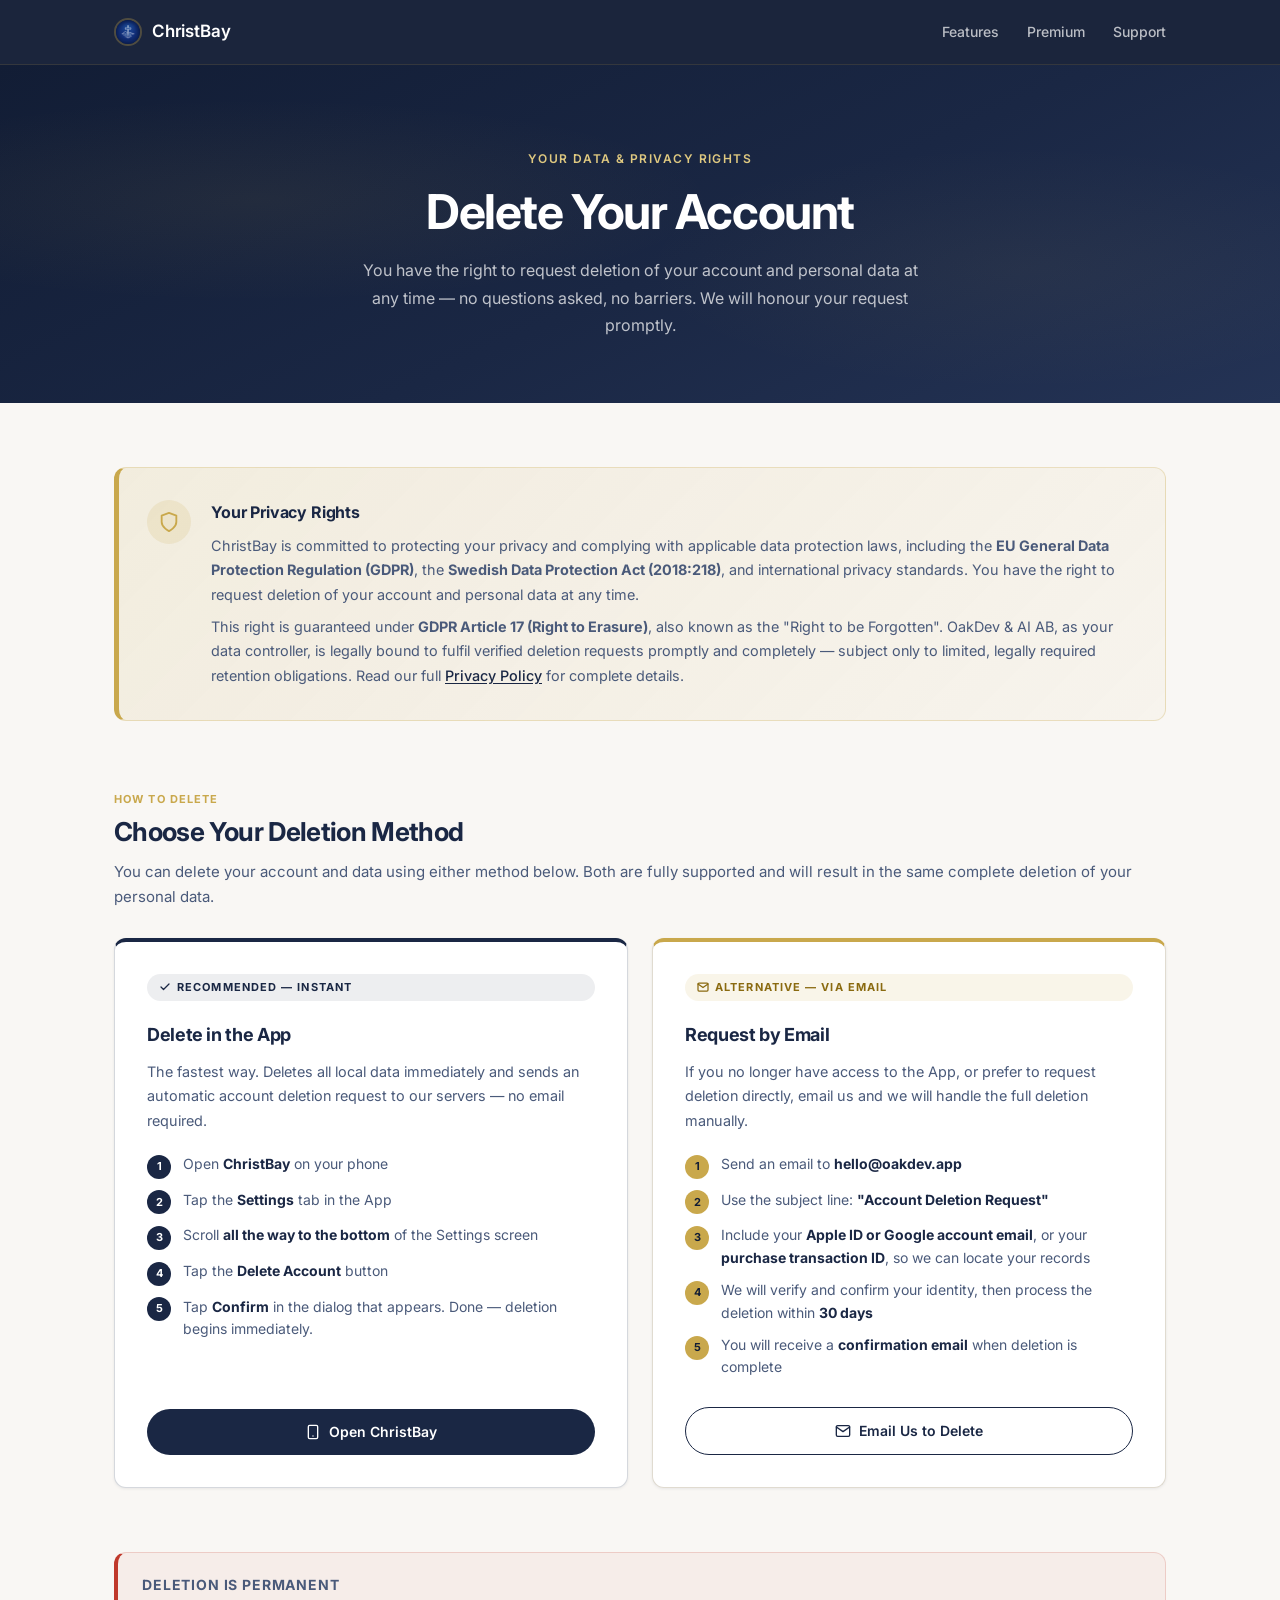
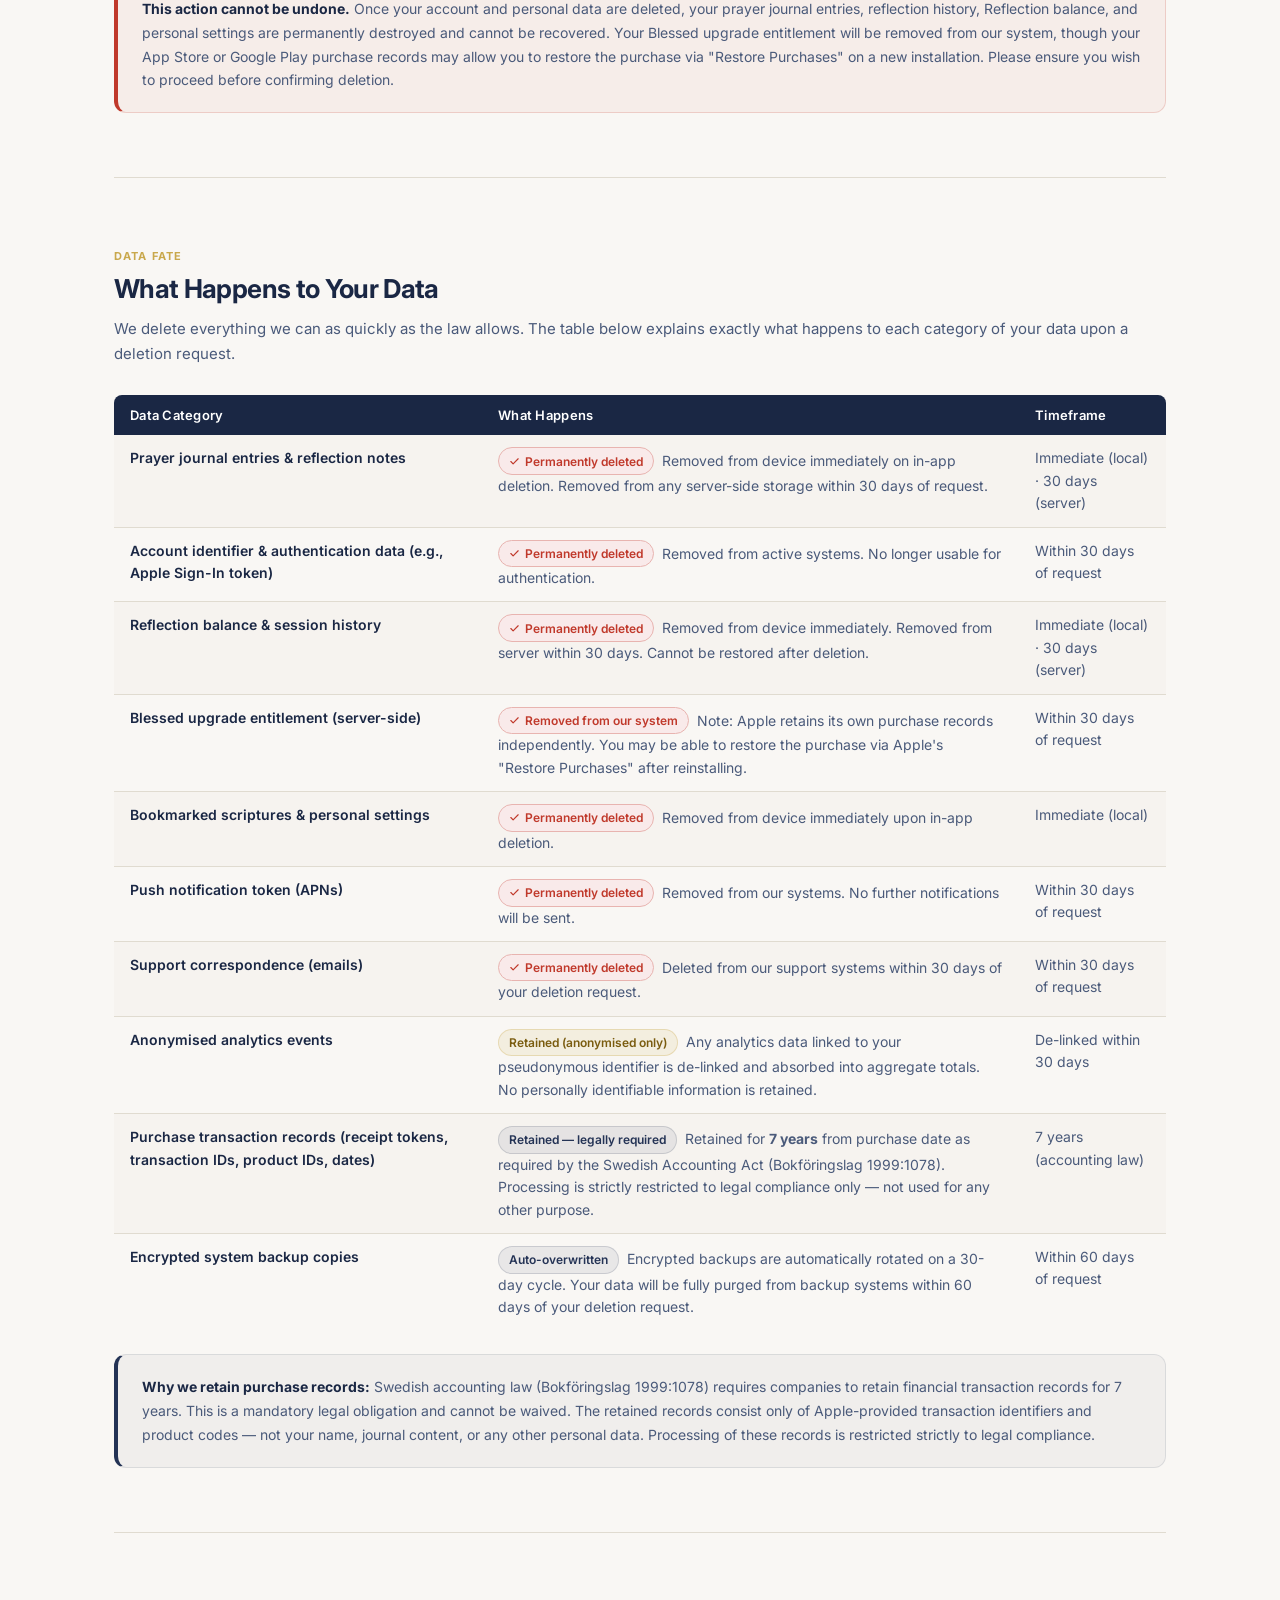
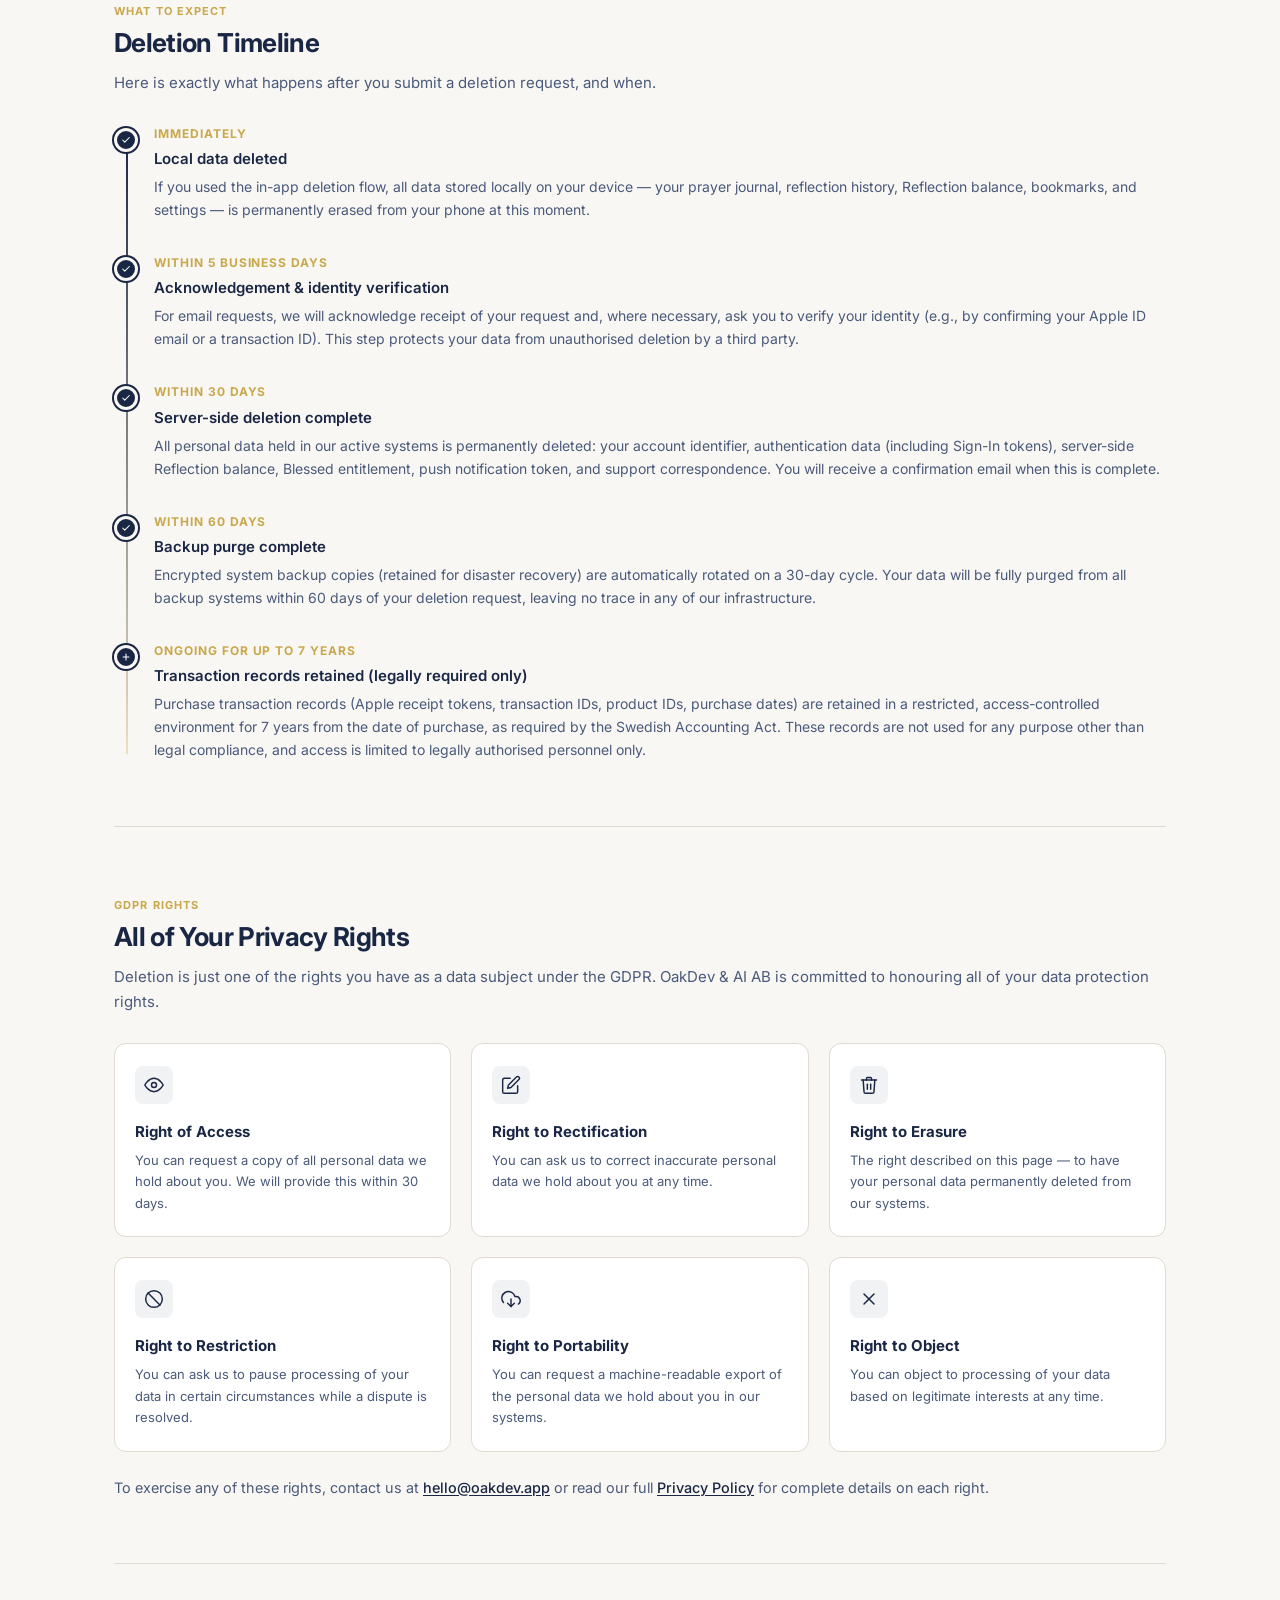
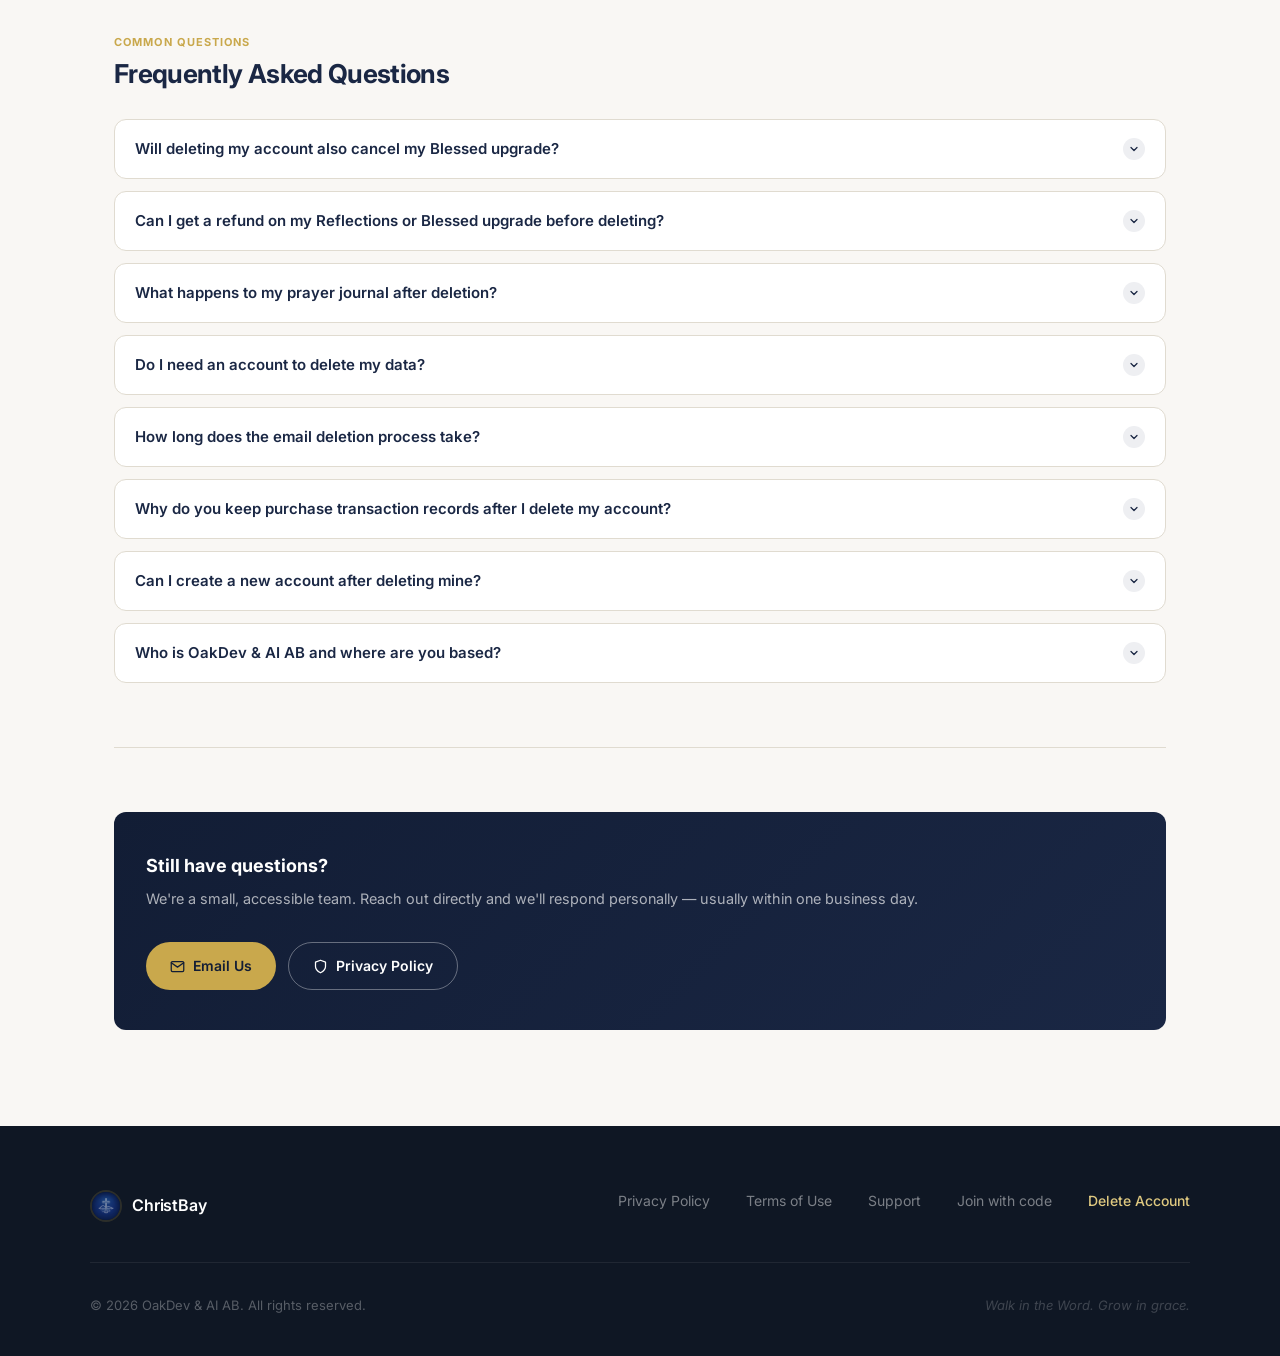
==== commit c55c6818: "admin center improvements" ====
--- a/delete-account/index.html
+++ b/delete-account/index.html
@@ -6,7 +6,7 @@
   <meta name="description" content="Delete your ChristBay account and personal data. OakDev &amp; AI AB is committed to your privacy rights under GDPR and Swedish data protection law." />
   <meta name="robots" content="index, follow" />
   <title>Delete Account — ChristBay</title>
-  <link rel="icon" type="image/png" href="/assets/icon.png" />
+  <link rel="icon" type="image/png" href="/assets/brand.png" />
   <link rel="preconnect" href="https://fonts.googleapis.com" />
   <link rel="preconnect" href="https://fonts.gstatic.com" crossorigin />
   <link href="https://fonts.googleapis.com/css2?family=Inter:ital,wght@0,300;0,400;0,500;0,600;0,700;1,400&display=swap" rel="stylesheet" />
@@ -53,7 +53,7 @@
     .site-header{position:sticky;top:0;z-index:100;background:rgba(18,29,53,.96);backdrop-filter:blur(14px);-webkit-backdrop-filter:blur(14px);border-bottom:1px solid rgba(201,168,76,.14)}
     .nav-inner{display:flex;align-items:center;justify-content:space-between;height:64px;max-width:var(--max-width);margin:0 auto;padding:0 1.5rem}
     .nav-brand{display:flex;align-items:center;gap:.625rem}
-    .nav-brand img{width:28px;height:28px;object-fit:contain;border-radius:6px}
+    .nav-brand img{width:28px;height:28px;border-radius:50%;object-fit:cover}
     .nav-brand-name{font-size:1.0625rem;font-weight:600;color:var(--white);letter-spacing:-.01em}
     .nav-links{display:flex;align-items:center;gap:1.75rem}
     .nav-links a{font-size:.875rem;font-weight:500;color:rgba(255,255,255,.7);transition:color var(--transition)}
@@ -235,7 +235,7 @@
     .footer-inner{max-width:var(--max-width);margin:0 auto}
     .footer-top{display:flex;align-items:flex-start;justify-content:space-between;padding-bottom:2.5rem;border-bottom:1px solid rgba(255,255,255,.07);gap:2rem;flex-wrap:wrap}
     .footer-brand{display:flex;align-items:center;gap:.625rem}
-    .footer-brand img{width:32px;height:32px;object-fit:contain;border-radius:7px;opacity:.8}
+    .footer-brand img{width:32px;height:32px;border-radius:50%;object-fit:cover;opacity:.8}
     .footer-brand-name{font-size:1rem;font-weight:600;color:var(--white);letter-spacing:-.01em}
     .footer-nav{display:flex;gap:.5rem 2.25rem;flex-wrap:wrap;align-items:center}
     .footer-nav a{font-size:.875rem;color:rgba(255,255,255,.45);transition:color var(--transition)}
@@ -256,13 +256,13 @@
 <header class="site-header" role="banner">
   <nav class="nav-inner" aria-label="Primary navigation">
     <a href="/" class="nav-brand" aria-label="ChristBay — home">
-      <img src="/assets/icon.png" alt="" aria-hidden="true" />
+      <img src="/assets/brand.png" alt="" aria-hidden="true" style="border-radius:50%;object-fit:cover;border:2px solid rgba(201,168,76,0.3)" />
       <span class="nav-brand-name">ChristBay</span>
     </a>
     <div class="nav-links">
       <a href="/#features" class="nav-text">Features</a>
-      <a href="/#faq" class="nav-text">FAQ</a>
-      <a href="#" class="nav-cta">Download</a>
+      <a href="/#premium" class="nav-text">Premium</a>
+      <a href="/support/" class="nav-text">Support</a>
     </div>
   </nav>
 </header>
@@ -805,7 +805,7 @@
   <div class="footer-inner">
     <div class="footer-top">
       <div class="footer-brand">
-        <img src="/assets/icon.png" alt="ChristBay" />
+        <img src="/assets/brand.png" alt="ChristBay" style="border-radius:50%;object-fit:cover;border:2px solid rgba(201,168,76,0.2)" />
         <span class="footer-brand-name">ChristBay</span>
       </div>
       <nav class="footer-nav" aria-label="Footer links">
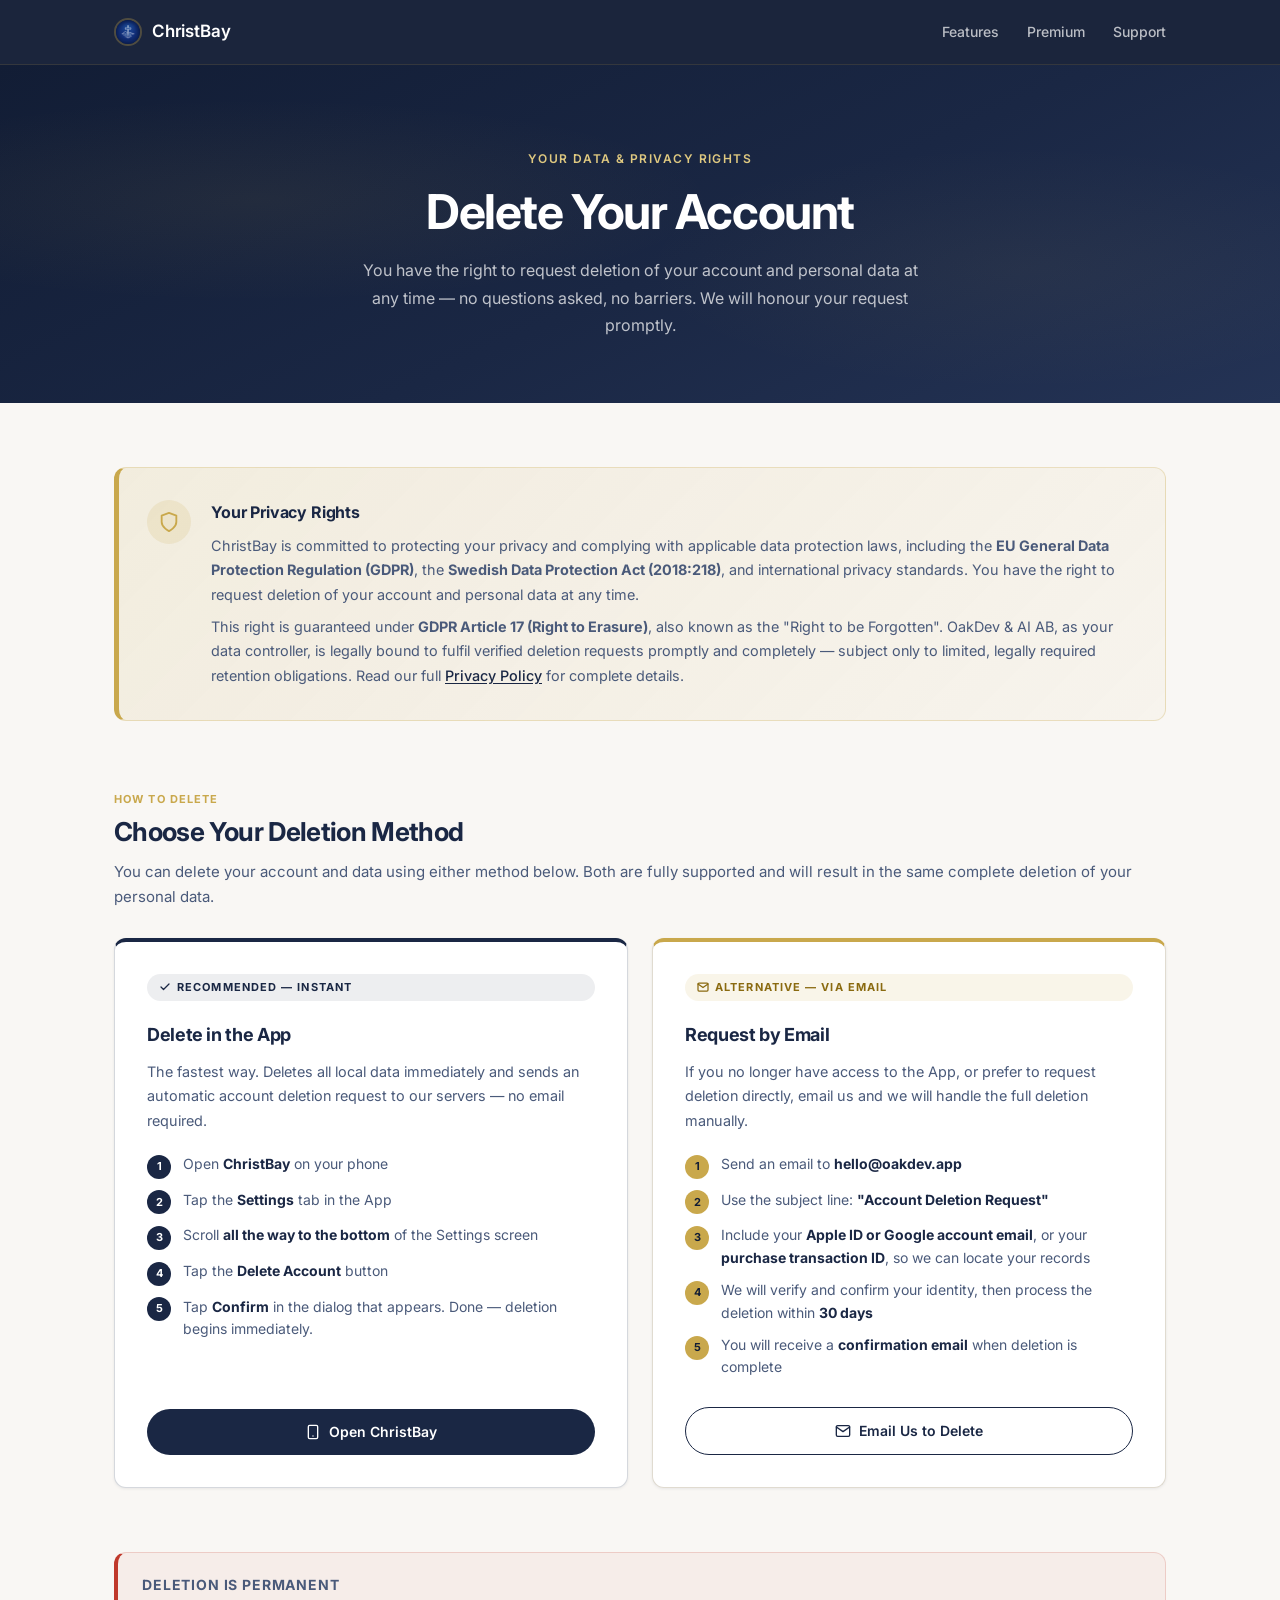
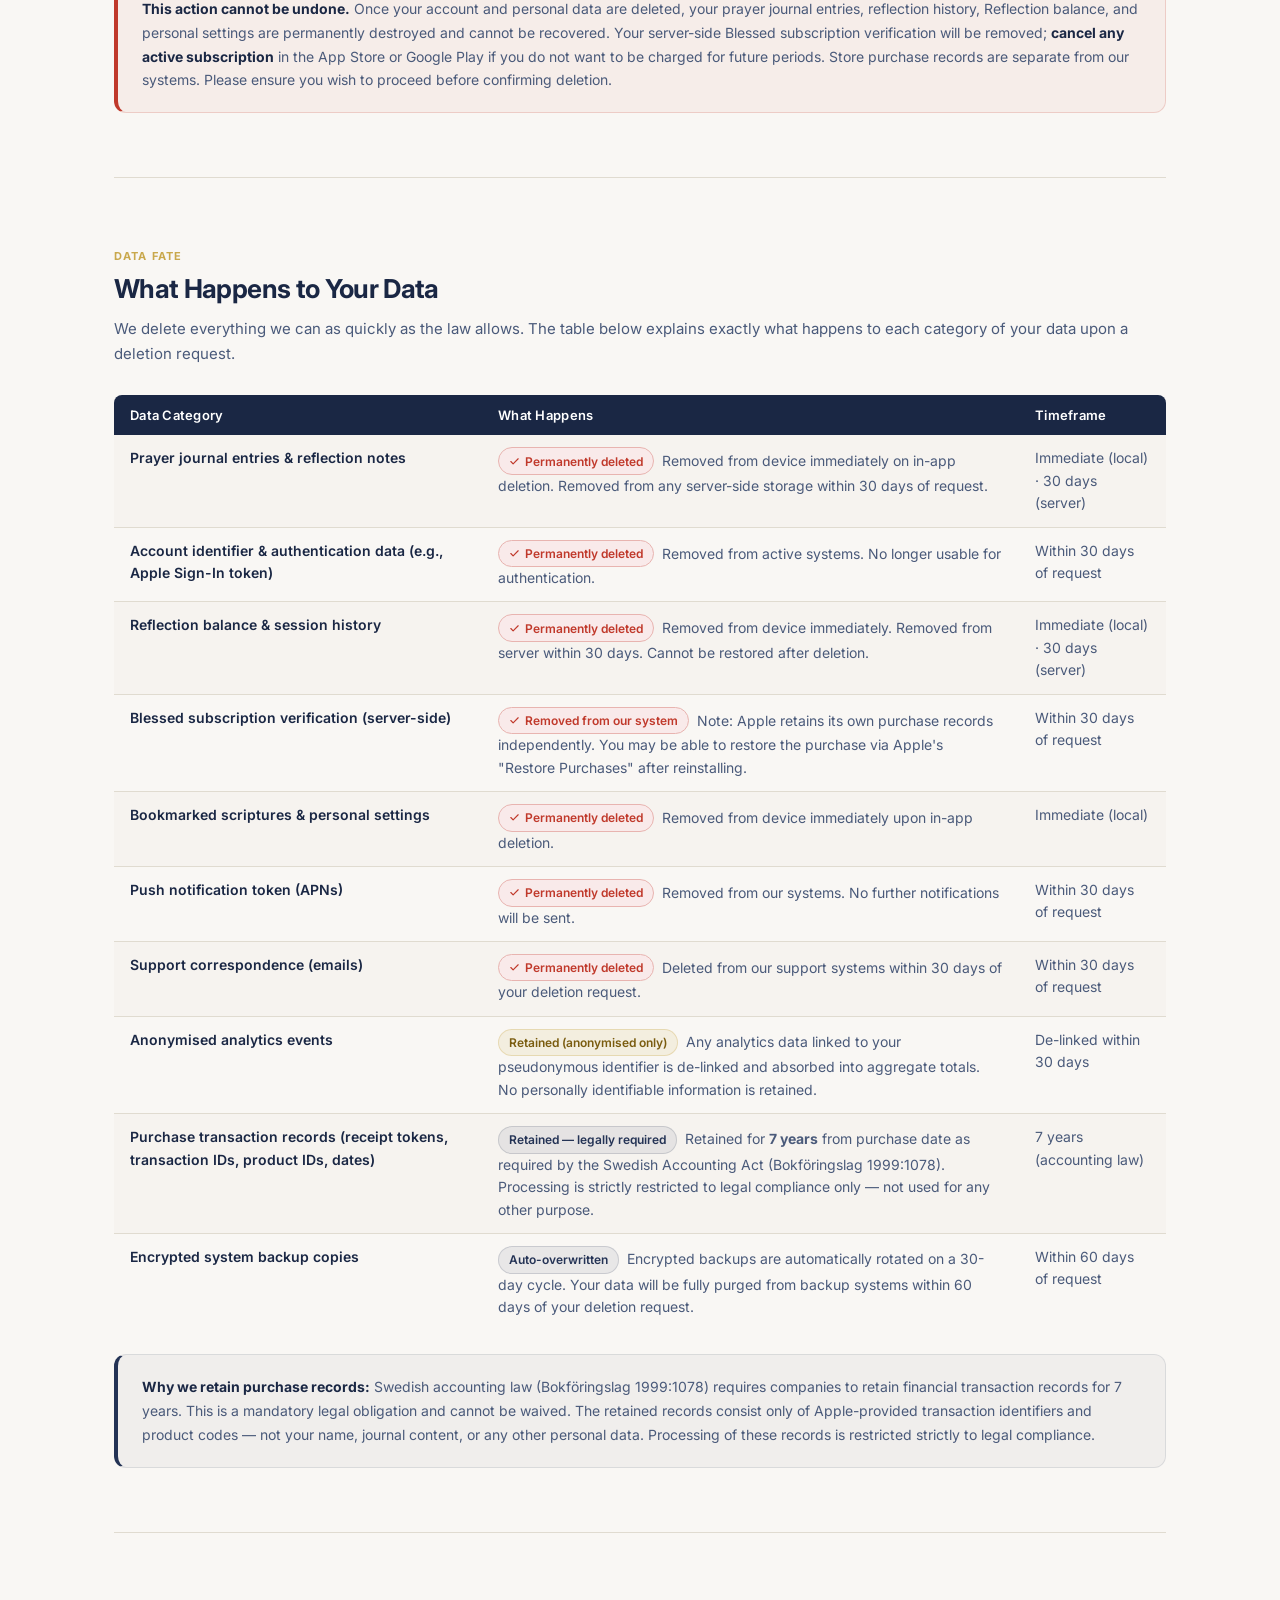
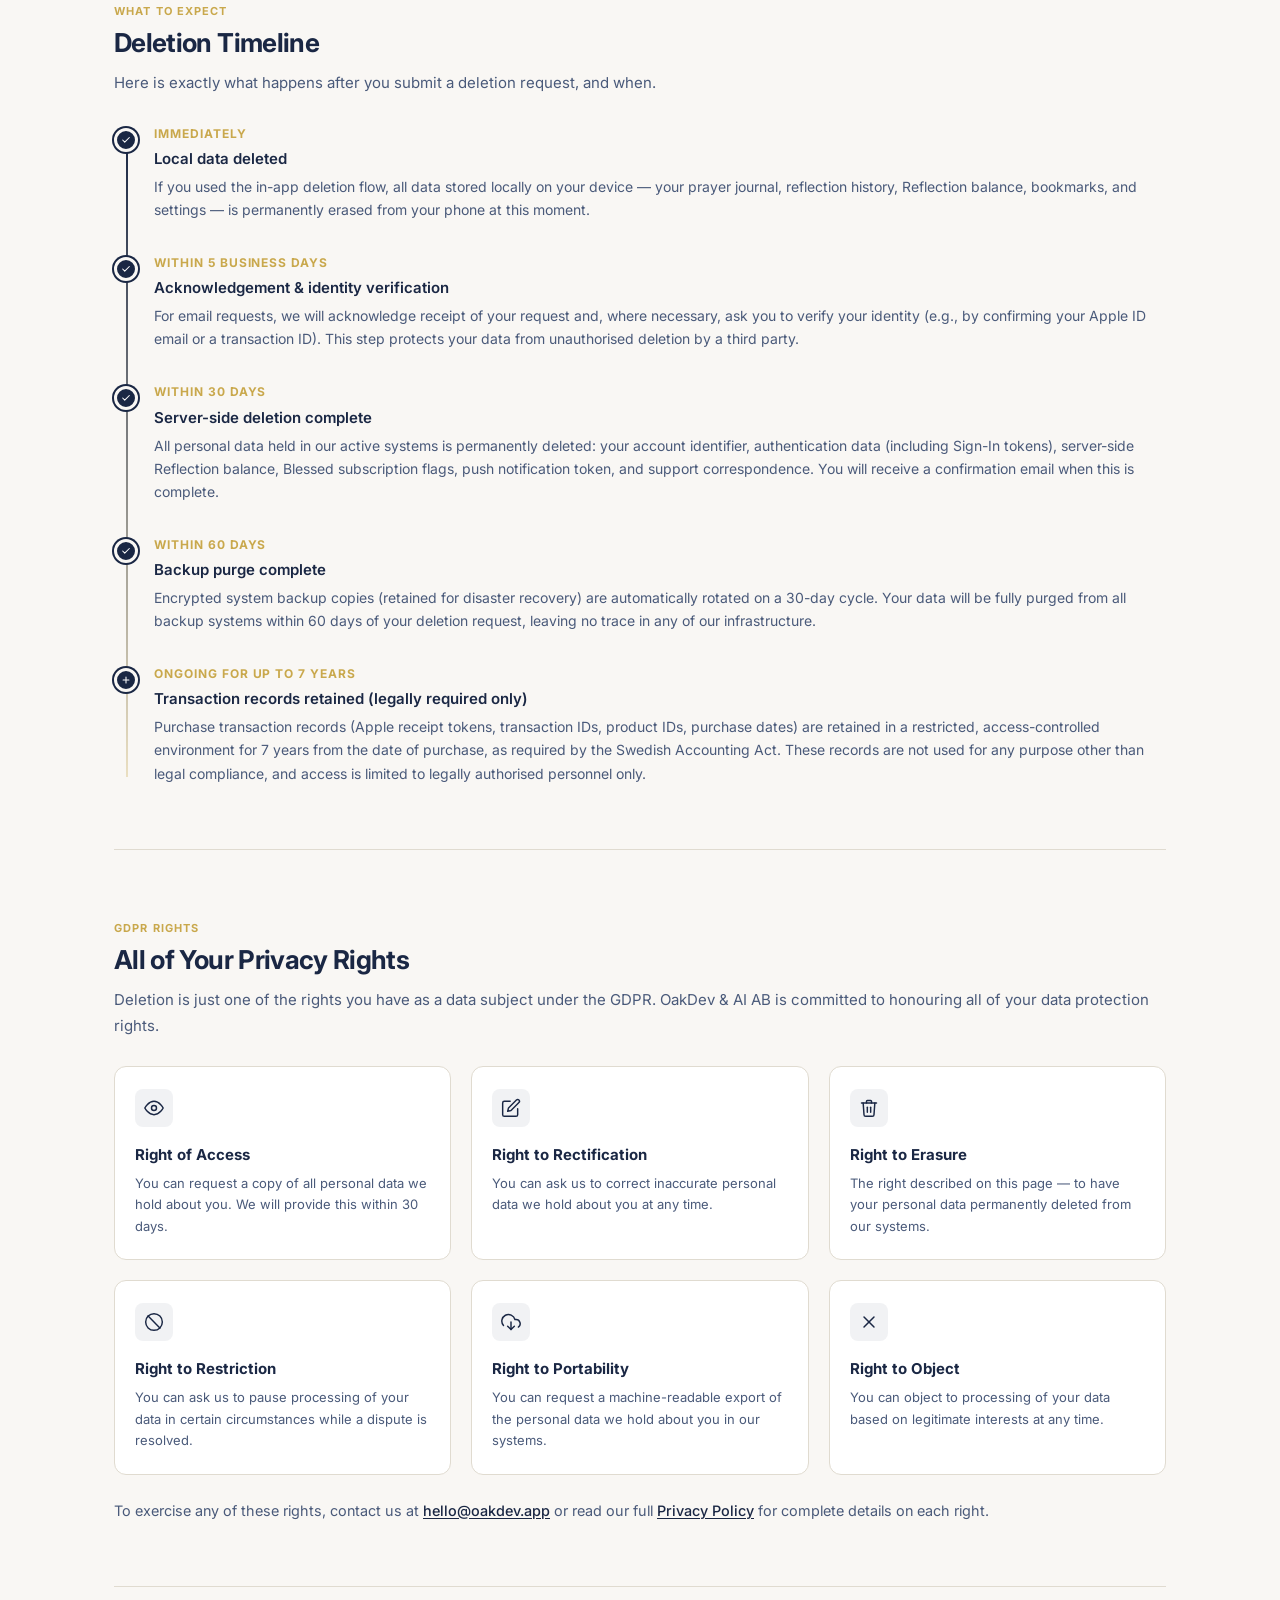
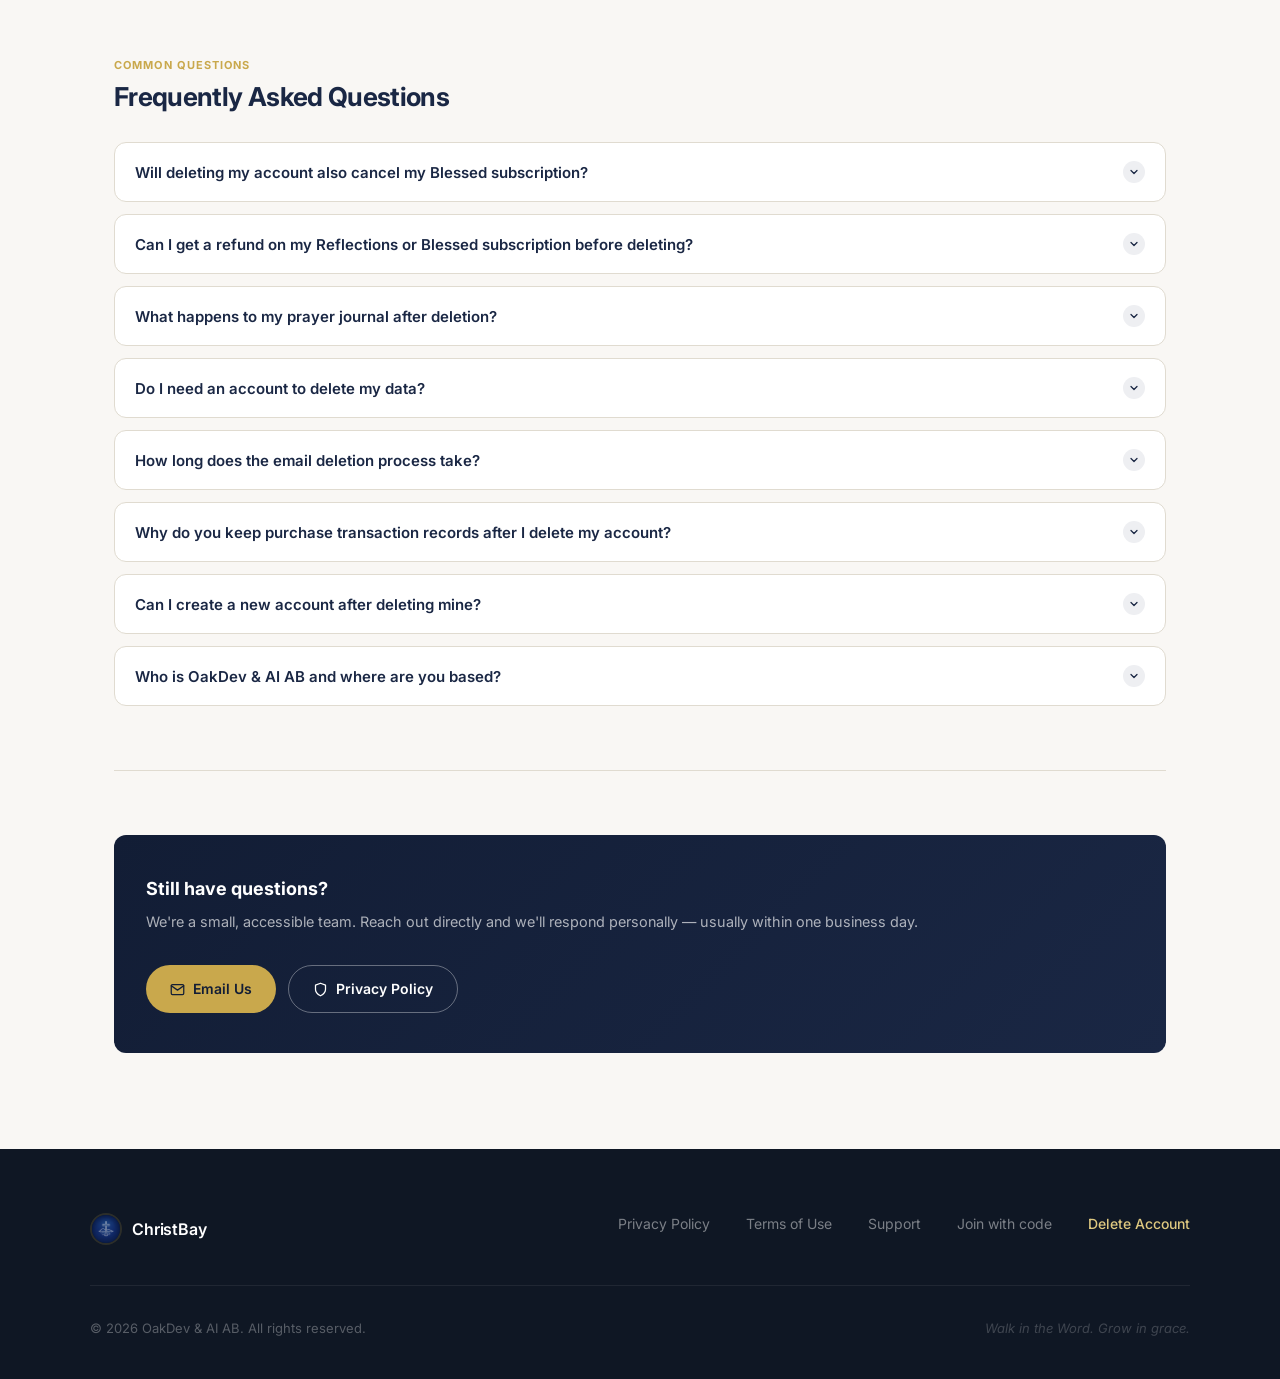
==== commit 9bb8ab87: "site content updated" ====
--- a/delete-account/index.html
+++ b/delete-account/index.html
@@ -382,7 +382,7 @@
 
       <div class="callout callout-warning">
         <p class="callout-title">Deletion is permanent</p>
-        <p><strong>This action cannot be undone.</strong> Once your account and personal data are deleted, your prayer journal entries, reflection history, Reflection balance, and personal settings are permanently destroyed and cannot be recovered. Your Blessed upgrade entitlement will be removed from our system, though your App Store or Google Play purchase records may allow you to restore the purchase via "Restore Purchases" on a new installation. Please ensure you wish to proceed before confirming deletion.</p>
+        <p><strong>This action cannot be undone.</strong> Once your account and personal data are deleted, your prayer journal entries, reflection history, Reflection balance, and personal settings are permanently destroyed and cannot be recovered. Your server-side Blessed subscription verification will be removed; <strong>cancel any active subscription</strong> in the App Store or Google Play if you do not want to be charged for future periods. Store purchase records are separate from our systems. Please ensure you wish to proceed before confirming deletion.</p>
       </div>
     </div>
 
@@ -441,7 +441,7 @@
             <td>Immediate (local) · 30 days (server)</td>
           </tr>
           <tr>
-            <td>Blessed upgrade entitlement (server-side)</td>
+            <td>Blessed subscription verification (server-side)</td>
             <td>
               <span class="tag tag-deleted" aria-label="Permanently deleted">
                 <svg viewBox="0 0 24 24" aria-hidden="true"><polyline points="20 6 9 17 4 12"/></svg>
@@ -560,7 +560,7 @@
           </div>
           <p class="timeline-time">Within 30 days</p>
           <p class="timeline-title">Server-side deletion complete</p>
-          <p class="timeline-desc">All personal data held in our active systems is permanently deleted: your account identifier, authentication data (including Sign-In tokens), server-side Reflection balance, Blessed entitlement, push notification token, and support correspondence. You will receive a confirmation email when this is complete.</p>
+          <p class="timeline-desc">All personal data held in our active systems is permanently deleted: your account identifier, authentication data (including Sign-In tokens), server-side Reflection balance, Blessed subscription flags, push notification token, and support correspondence. You will receive a confirmation email when this is complete.</p>
         </div>
 
         <div class="timeline-item">
@@ -666,29 +666,28 @@
 
         <div class="faq-item" role="listitem">
           <button class="faq-question" aria-expanded="false" aria-controls="faq-a1" id="faq-q1">
-            Will deleting my account also cancel my Blessed upgrade?
+            Will deleting my account also cancel my Blessed subscription?
             <span class="faq-icon" aria-hidden="true"><svg viewBox="0 0 24 24"><polyline points="6 9 12 15 18 9"/></svg></span>
           </button>
           <div class="faq-answer" id="faq-a1" role="region" aria-labelledby="faq-q1">
             <div class="faq-answer-inner">
-              <p>Deleting your account removes your Blessed entitlement from our server-side system. However, the App Store (iOS) and Google Play (Android) both maintain their own independent records of purchases. This means that if you reinstall ChristBay in the future, you may be able to restore your Blessed upgrade by tapping "Restore Purchases" within the App — because your store still has a record of the transaction even after we delete our copy.</p>
-              <p>To be clear: once you delete your account, your Blessed features will no longer be active until restored. Restoration via "Restore Purchases" is dependent on Apple's or Google's systems and is not guaranteed by OakDev &amp; AI AB.</p>
+              <p>Deleting your account removes our server-side record of your subscription status. It does <strong>not</strong> automatically cancel billing with Apple or Google. To stop future charges, cancel the subscription in your <strong>App Store or Google Play subscriptions</strong> settings.</p>
+              <p>If you reinstall ChristBay later, you may be able to re-link an active store subscription or restore purchases according to the store's rules — but this is not guaranteed by OakDev &amp; AI AB.</p>
             </div>
           </div>
         </div>
 
         <div class="faq-item" role="listitem">
           <button class="faq-question" aria-expanded="false" aria-controls="faq-a2" id="faq-q2">
-            Can I get a refund on my Reflections or Blessed upgrade before deleting?
+            Can I get a refund on my Reflections or Blessed subscription before deleting?
             <span class="faq-icon" aria-hidden="true"><svg viewBox="0 0 24 24"><polyline points="6 9 12 15 18 9"/></svg></span>
           </button>
           <div class="faq-answer" id="faq-a2" role="region" aria-labelledby="faq-q2">
             <div class="faq-answer-inner">
-              <p>All refund requests must be submitted directly to Apple, as Apple is the merchant of record for all ChristBay purchases. OakDev &amp; AI AB does not process refunds directly.</p>
+              <p>Refund requests go through the store that charged you — <strong>Apple</strong> (iOS) or <strong>Google Play</strong> (Android). OakDev &amp; AI AB does not process refunds directly.</p>
               <ul>
-                <li>Visit <strong>reportaproblem.apple.com</strong> and sign in with your Apple ID.</li>
-                <li>Find the ChristBay purchase you wish to dispute.</li>
-                <li>Select "I'd like to request a refund" and follow Apple's instructions.</li>
+                <li><strong>Apple:</strong> Visit <strong>reportaproblem.apple.com</strong>, sign in, select the ChristBay purchase, and request a refund.</li>
+                <li><strong>Google Play:</strong> Open Play Store → Payments &amp; subscriptions → ChristBay → Request a refund, or use Google's help flow for Play purchases.</li>
               </ul>
               <p>Please note that you may also have mandatory refund rights under Swedish consumer law (Distansavtalslagen) or EU consumer law. Contact us at <a href="mailto:hello@oakdev.app">hello@oakdev.app</a> if you believe you have a legal right to a refund and would like our assistance.</p>
             </div>
@@ -754,7 +753,7 @@
           </button>
           <div class="faq-answer" id="faq-a7" role="region" aria-labelledby="faq-q7">
             <div class="faq-answer-inner">
-              <p>Yes. After your account is deleted, you are free to reinstall ChristBay and create a new account at any time. As a new user, you would receive the standard 150 Reflections included with the App purchase. You may also be able to restore your previous in-app purchases (Blessed upgrade and Top-Up Packs) via "Restore Purchases", as Apple maintains independent records of transactions.</p>
+              <p>Yes. After your account is deleted, you are free to reinstall ChristBay and create a new account at any time. As a new user, you would receive the standard <strong>12 starter Reflections</strong> for free accounts. You may be able to restore eligible store purchases (Blessed subscription, Top-Up Packs) via the store's restore flow, subject to Apple or Google policies.</p>
               <p>Your deleted journal entries, reflection history, and previous settings cannot be restored — only the purchase entitlements may be recoverable via Apple.</p>
             </div>
           </div>
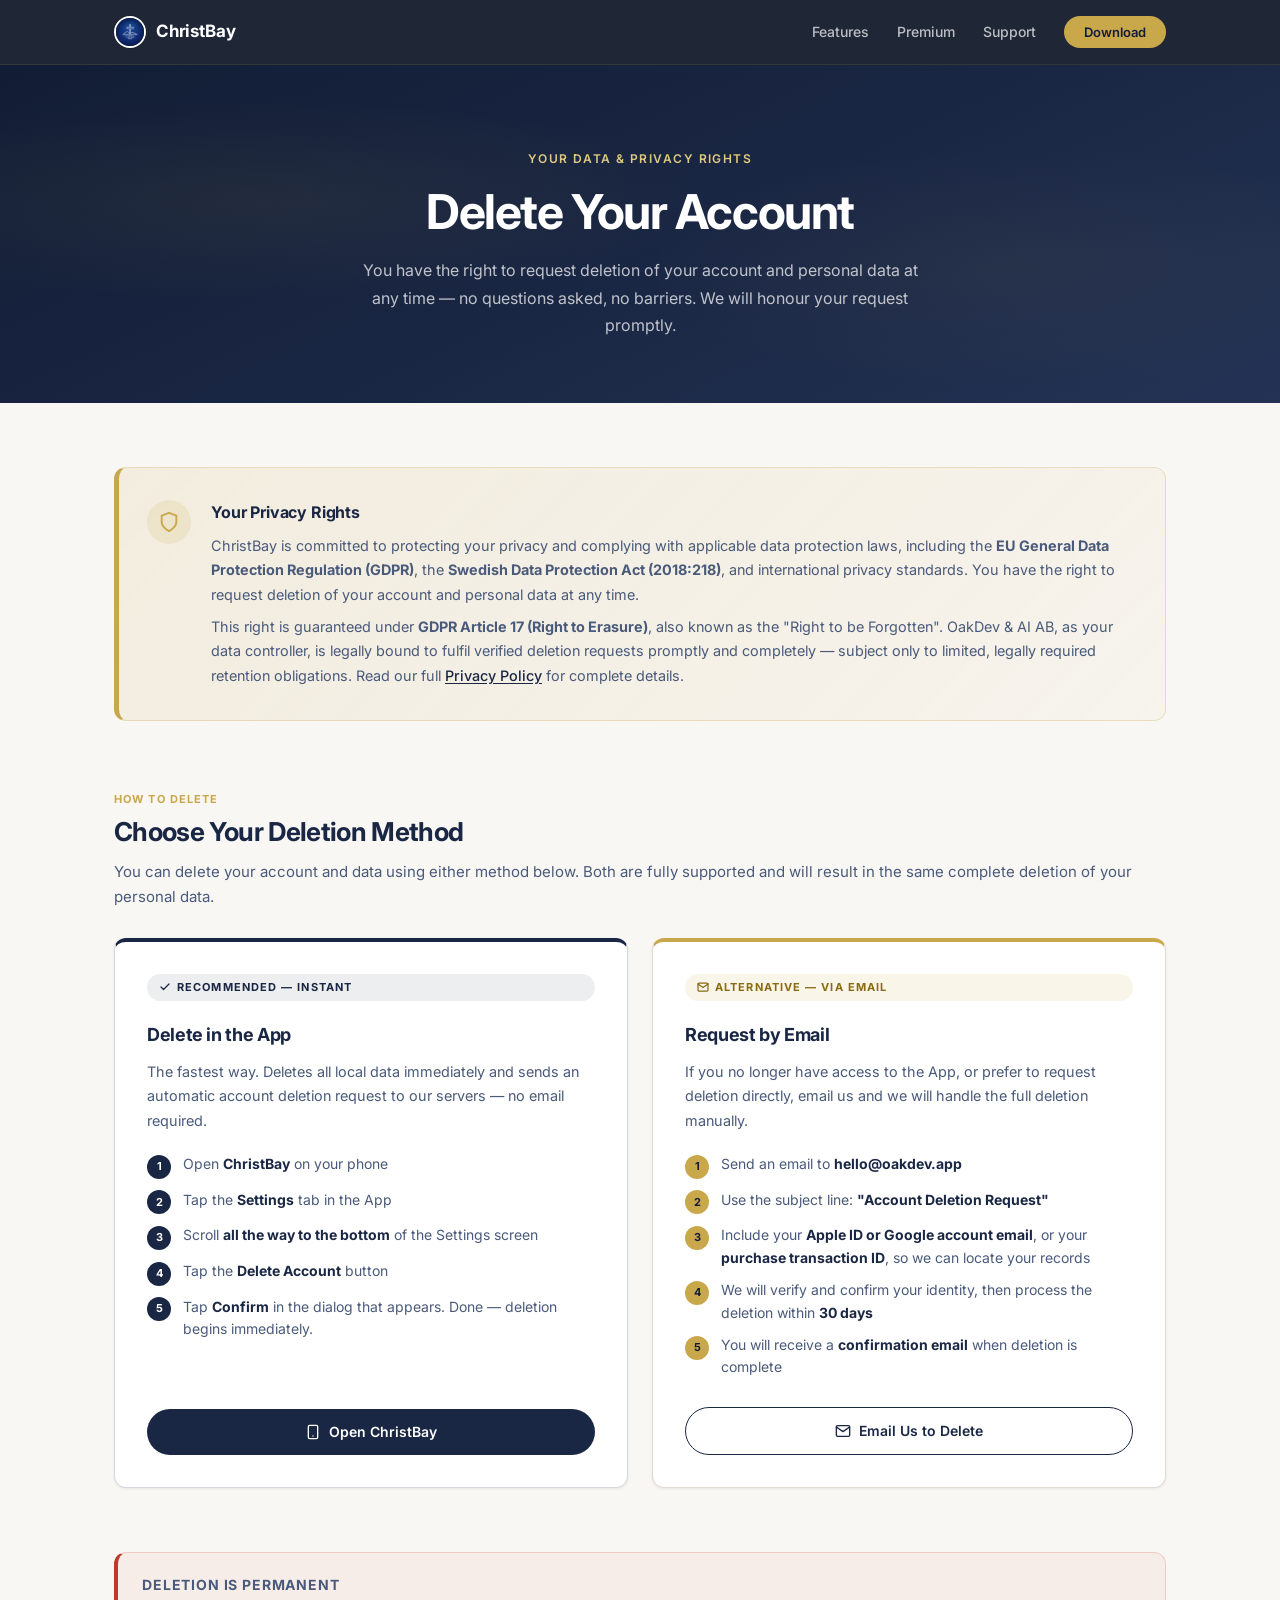
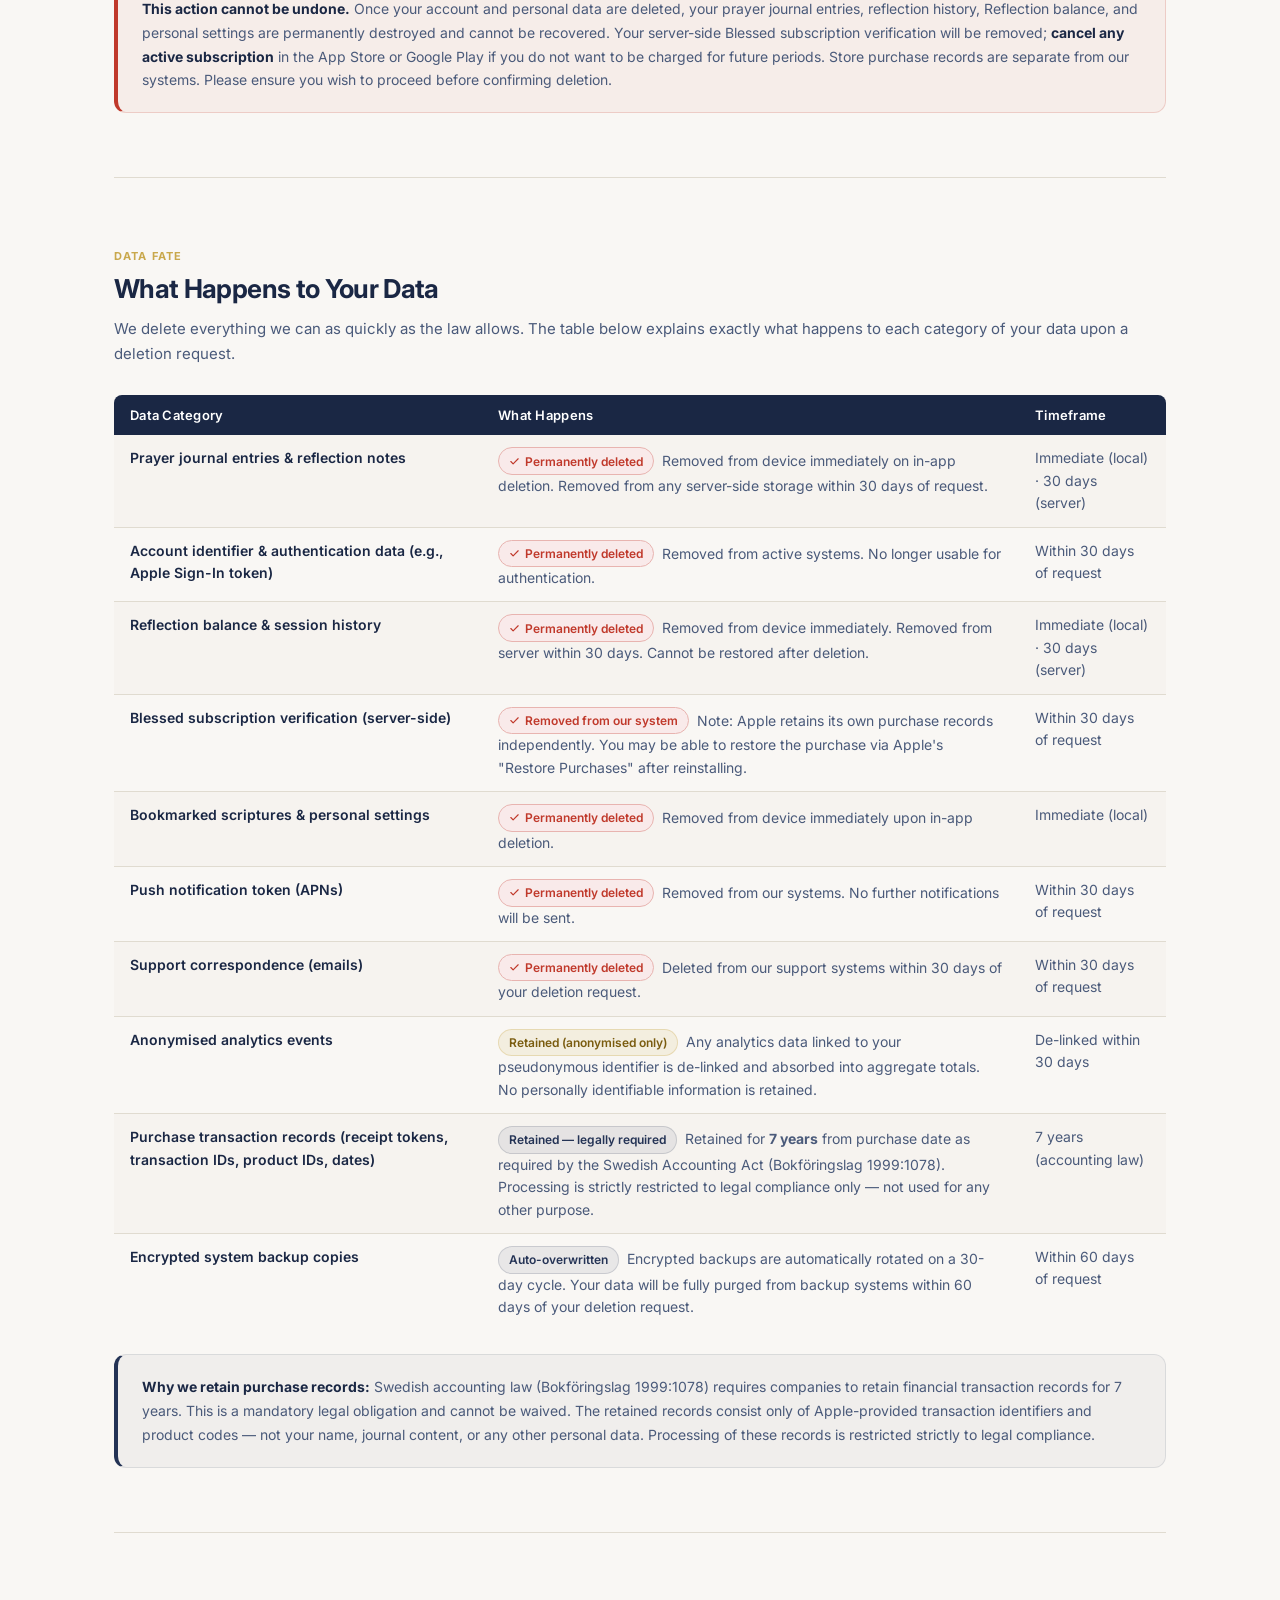
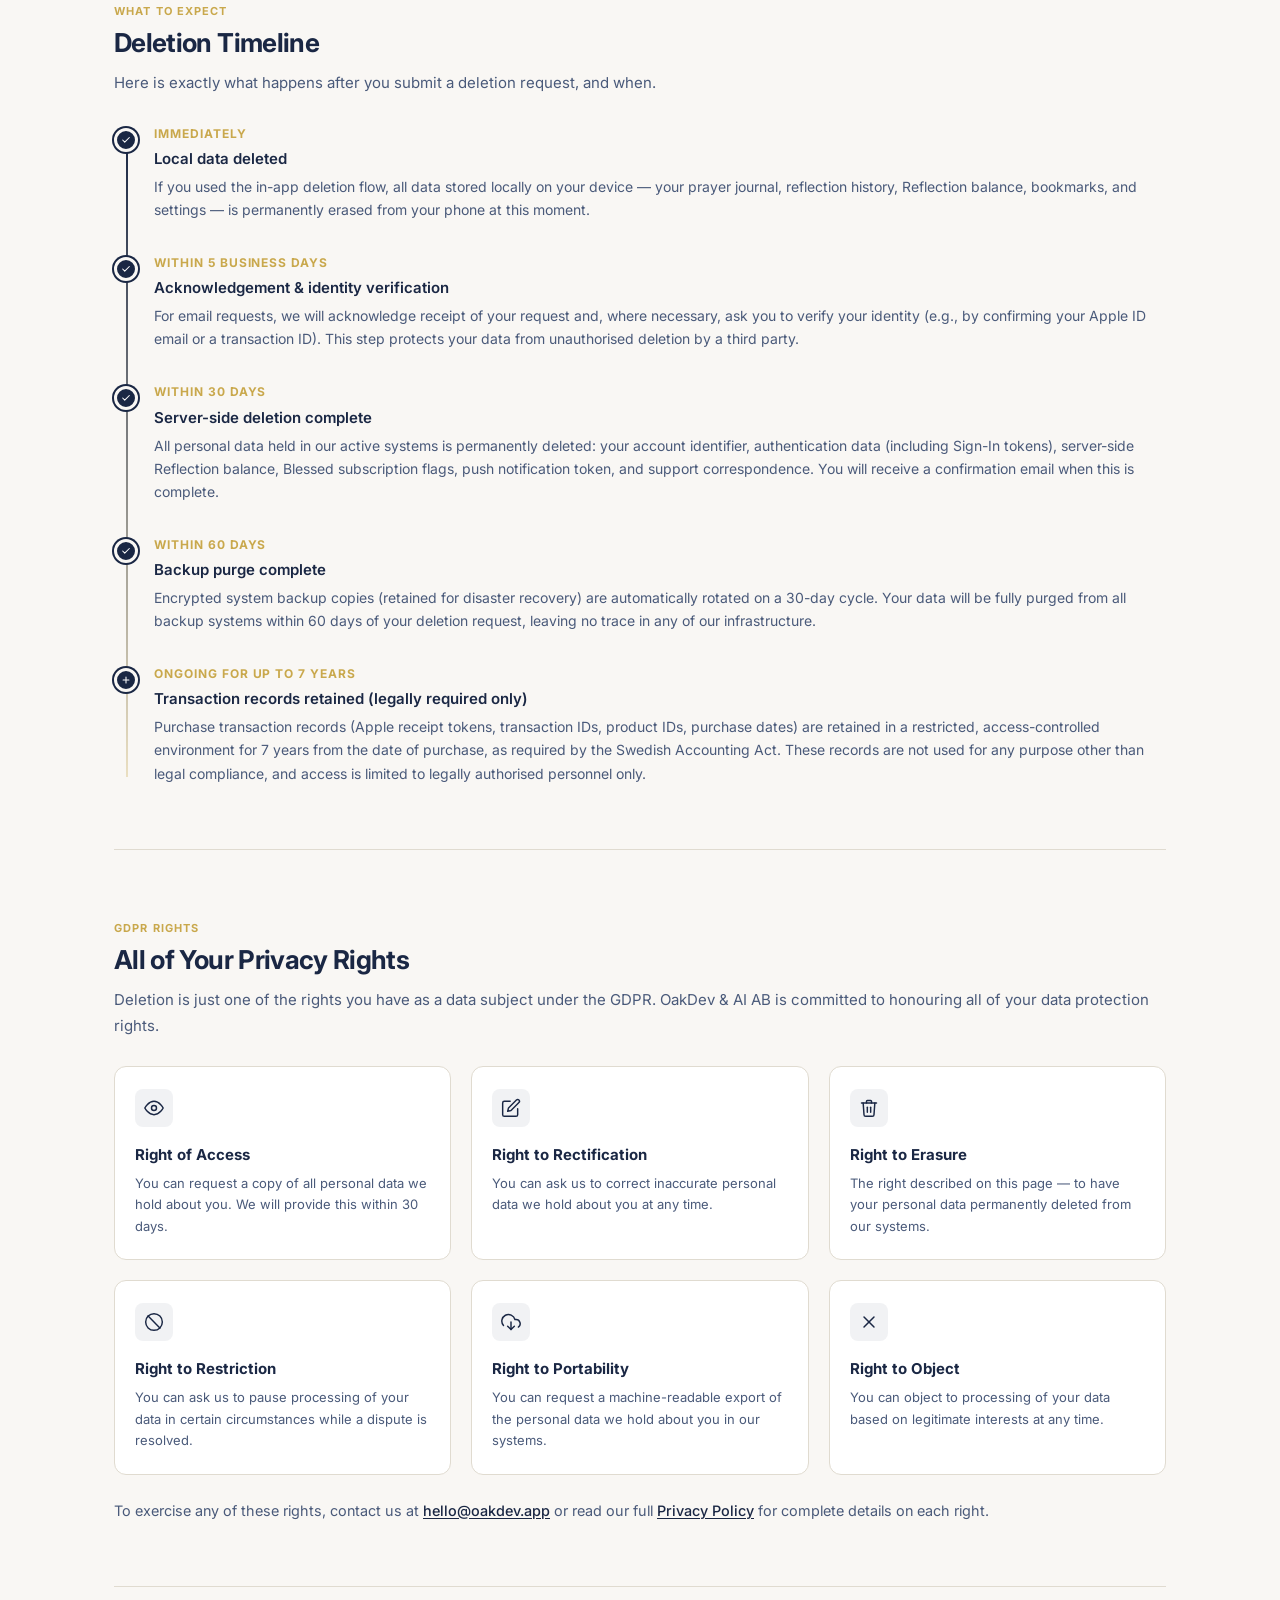
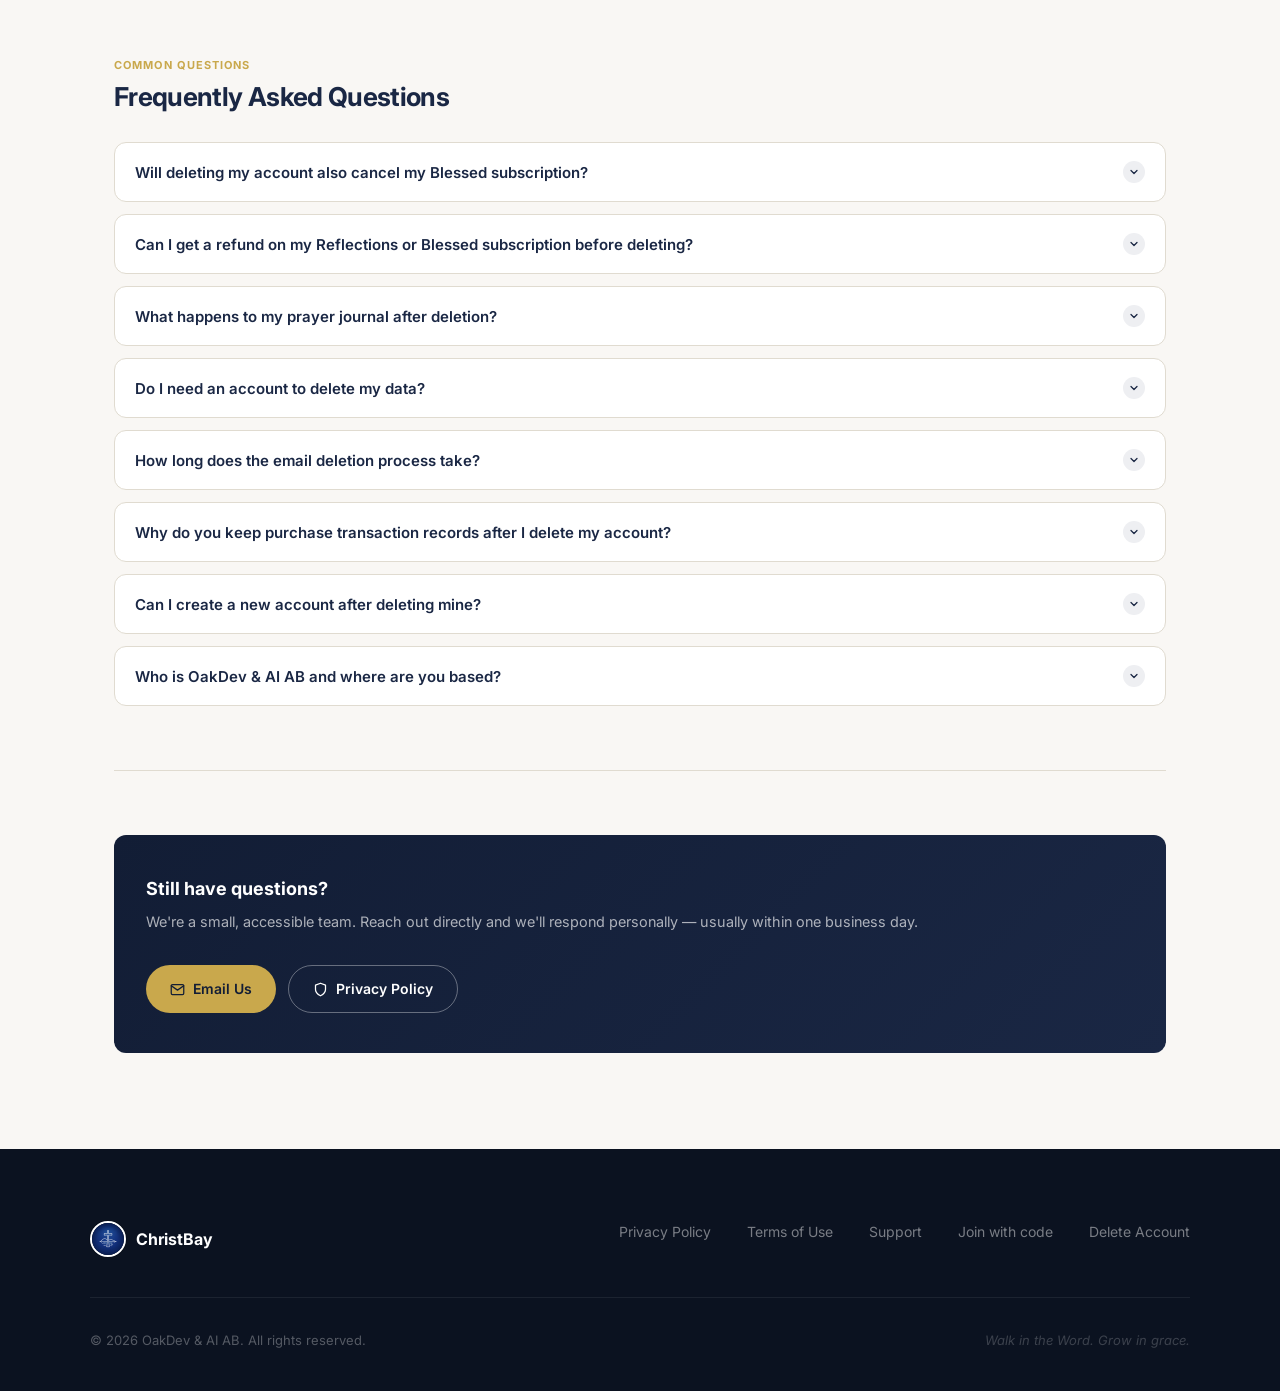
==== commit f78efeb8: "content added" ====
--- a/delete-account/index.html
+++ b/delete-account/index.html
@@ -49,17 +49,24 @@
     .skip-link{position:absolute;top:-120px;left:1rem;background:var(--navy);color:var(--white);padding:.5rem 1rem;border-radius:var(--radius-sm);font-size:.875rem;font-weight:600;z-index:9999;transition:top var(--transition)}
     .skip-link:focus{top:1rem}
 
-    /* Header */
-    .site-header{position:sticky;top:0;z-index:100;background:rgba(18,29,53,.96);backdrop-filter:blur(14px);-webkit-backdrop-filter:blur(14px);border-bottom:1px solid rgba(201,168,76,.14)}
+    /* Header (aligned with index.html landing) */
+    .site-header{position:sticky;top:0;z-index:100;background:rgba(13,21,38,.92);backdrop-filter:blur(18px);-webkit-backdrop-filter:blur(18px);border-bottom:1px solid rgba(201,168,76,.12)}
     .nav-inner{display:flex;align-items:center;justify-content:space-between;height:64px;max-width:var(--max-width);margin:0 auto;padding:0 1.5rem}
     .nav-brand{display:flex;align-items:center;gap:.625rem}
-    .nav-brand img{width:28px;height:28px;border-radius:50%;object-fit:cover}
-    .nav-brand-name{font-size:1.0625rem;font-weight:600;color:var(--white);letter-spacing:-.01em}
+    .nav-brand img{width:32px;height:32px;object-fit:cover;border-radius:50%;border:2px solid #fff;box-shadow:0 0 0 1px rgba(0,0,0,.15)}
+    .nav-brand-name{font-size:1.0625rem;font-weight:700;color:var(--white);letter-spacing:-.01em}
     .nav-links{display:flex;align-items:center;gap:1.75rem}
     .nav-links a{font-size:.875rem;font-weight:500;color:rgba(255,255,255,.7);transition:color var(--transition)}
     .nav-links a:hover{color:var(--white)}
-    .nav-links .nav-cta{background:var(--gold);color:var(--navy-deep);padding:.5rem 1.25rem;border-radius:100px;font-weight:600;font-size:.8125rem;transition:background var(--transition),transform var(--transition)}
-    .nav-links .nav-cta:hover{background:var(--gold-light);transform:translateY(-1px)}
+    .nav-links a.nav-text[aria-current="page"]{color:var(--white);font-weight:600}
+    .nav-dropdown{position:relative}
+    .nav-cta{background:var(--gold);color:var(--navy-deep);padding:.5rem 1.25rem;border-radius:100px;font-weight:600;font-size:.8125rem;border:none;cursor:pointer;font-family:inherit;transition:background var(--transition),transform var(--transition)}
+    .nav-cta:hover{background:var(--gold-light);transform:translateY(-1px)}
+    .nav-dropdown-menu{position:absolute;top:100%;right:0;margin-top:.5rem;background:var(--navy-light);border:1px solid rgba(201,168,76,.2);border-radius:8px;min-width:170px;box-shadow:0 8px 24px rgba(26,39,68,.25);opacity:0;visibility:hidden;transform:translateY(-8px);transition:opacity var(--transition),visibility var(--transition),transform var(--transition);z-index:1000;overflow:hidden}
+    .nav-dropdown-menu.open{opacity:1;visibility:visible;transform:translateY(0)}
+    .nav-dropdown-item{display:flex;align-items:center;gap:.75rem;padding:.75rem 1rem;color:var(--white);font-size:.875rem;font-weight:500;transition:background var(--transition),color var(--transition)}
+    .nav-dropdown-item:hover{background:rgba(201,168,76,.15);color:var(--gold-light)}
+    .nav-dropdown-item svg{flex-shrink:0}
     @media(max-width:600px){.nav-links{gap:1rem}.nav-links a.nav-text{display:none}}
 
     /* Page hero */
@@ -230,17 +237,16 @@
     /* Divider */
     .section-divider{border:none;border-top:1px solid var(--border);margin:4rem 0}
 
-    /* Footer (aligned with index.html) */
-    .site-footer{background:#0f1724;color:rgba(255,255,255,.5);padding:4rem 1.5rem 2.5rem}
+    /* Footer (same as index.html) */
+    .site-footer{background:#0b1220;color:rgba(255,255,255,.5);padding:4.5rem 1.5rem 2.5rem}
     .footer-inner{max-width:var(--max-width);margin:0 auto}
     .footer-top{display:flex;align-items:flex-start;justify-content:space-between;padding-bottom:2.5rem;border-bottom:1px solid rgba(255,255,255,.07);gap:2rem;flex-wrap:wrap}
     .footer-brand{display:flex;align-items:center;gap:.625rem}
-    .footer-brand img{width:32px;height:32px;border-radius:50%;object-fit:cover;opacity:.8}
-    .footer-brand-name{font-size:1rem;font-weight:600;color:var(--white);letter-spacing:-.01em}
+    .footer-brand img{width:36px;height:36px;object-fit:cover;border-radius:50%;border:2px solid #fff;box-shadow:0 0 0 1px rgba(0,0,0,.2);opacity:1}
+    .footer-brand-name{font-size:1rem;font-weight:700;color:var(--white)}
     .footer-nav{display:flex;gap:.5rem 2.25rem;flex-wrap:wrap;align-items:center}
     .footer-nav a{font-size:.875rem;color:rgba(255,255,255,.45);transition:color var(--transition)}
     .footer-nav a:hover{color:var(--white)}
-    .footer-nav a[aria-current="page"]{color:var(--gold-light);font-weight:500}
     .footer-bottom{padding-top:2rem;display:flex;align-items:center;justify-content:space-between;flex-wrap:wrap;gap:.75rem}
     .footer-copyright{font-size:.8125rem;color:rgba(255,255,255,.3)}
     .footer-tagline{font-size:.8125rem;color:rgba(255,255,255,.2);font-style:italic}
@@ -256,13 +262,26 @@
 <header class="site-header" role="banner">
   <nav class="nav-inner" aria-label="Primary navigation">
     <a href="/" class="nav-brand" aria-label="ChristBay — home">
-      <img src="/assets/brand.png" alt="" aria-hidden="true" style="border-radius:50%;object-fit:cover;border:2px solid rgba(201,168,76,0.3)" />
+      <img src="/assets/brand.png" alt="" aria-hidden="true" />
       <span class="nav-brand-name">ChristBay</span>
     </a>
     <div class="nav-links">
       <a href="/#features" class="nav-text">Features</a>
       <a href="/#premium" class="nav-text">Premium</a>
       <a href="/support/" class="nav-text">Support</a>
+      <div class="nav-dropdown">
+        <button type="button" class="nav-cta" id="download-toggle" aria-expanded="false" aria-haspopup="true" aria-label="Download options">Download</button>
+        <div class="nav-dropdown-menu" id="download-menu">
+          <a href="https://apps.apple.com/se/app/christbay-daglig-reflektion/id6759575925" class="nav-dropdown-item" aria-label="Download on Apple App Store">
+            <svg viewBox="0 0 24 24" width="18" height="18" aria-hidden="true" focusable="false" xmlns="http://www.w3.org/2000/svg"><path fill="currentColor" d="M18.71 19.5c-.83 1.24-1.71 2.45-3.05 2.47-1.34.03-1.77-.79-3.29-.79-1.53 0-2 .77-3.27.82-1.31.05-2.3-1.32-3.14-2.53C4.25 17 2.94 12.45 4.7 9.39c.87-1.52 2.43-2.48 4.12-2.51 1.28-.02 2.5.87 3.29.87.78 0 2.26-1.07 3.8-.91.65.03 2.47.26 3.64 1.98-.09.06-2.17 1.28-2.15 3.81.03 3.02 2.65 4.03 2.68 4.04-.03.07-.42 1.44-1.38 2.83M13 3.5c.73-.83 1.94-1.46 2.94-1.5.13 1.17-.34 2.35-1.04 3.19-.69.85-1.83 1.51-2.95 1.42-.15-1.15.41-2.35 1.05-3.11z"/></svg>
+            App Store
+          </a>
+          <a href="https://play.google.com/store/apps/details?id=com.oakdev.christbay" class="nav-dropdown-item" aria-label="Download on Google Play Store">
+            <svg viewBox="0 0 24 24" width="18" height="18" aria-hidden="true" focusable="false" xmlns="http://www.w3.org/2000/svg"><path fill="currentColor" d="M3.609 1.814L13.792 12 3.609 22.186c-.386.387-.593.916-.593 1.465V1.349c0 .549.207 1.078.593 1.465zm10.908 10.911L21.268 24 3.609 1.814 14.517 12.722z"/></svg>
+            Google Play
+          </a>
+        </div>
+      </div>
     </div>
   </nav>
 </header>
@@ -804,7 +823,7 @@
   <div class="footer-inner">
     <div class="footer-top">
       <div class="footer-brand">
-        <img src="/assets/brand.png" alt="ChristBay" style="border-radius:50%;object-fit:cover;border:2px solid rgba(201,168,76,0.2)" />
+        <img src="/assets/brand.png" alt="ChristBay" />
         <span class="footer-brand-name">ChristBay</span>
       </div>
       <nav class="footer-nav" aria-label="Footer links">
@@ -848,6 +867,38 @@
 
 }());
 </script>
+<script>
+(function () {
+  var downloadToggle = document.getElementById('download-toggle');
+  var downloadMenu = document.getElementById('download-menu');
+  if (downloadToggle && downloadMenu) {
+    downloadToggle.addEventListener('click', function (e) {
+      e.preventDefault();
+      var isOpen = downloadMenu.classList.contains('open');
+      downloadMenu.classList.toggle('open');
+      downloadToggle.setAttribute('aria-expanded', !isOpen);
+    });
+    document.addEventListener('click', function (e) {
+      if (!downloadToggle.contains(e.target) && !downloadMenu.contains(e.target)) {
+        downloadMenu.classList.remove('open');
+        downloadToggle.setAttribute('aria-expanded', 'false');
+      }
+    });
+    document.addEventListener('keydown', function (e) {
+      if (e.key === 'Escape') {
+        downloadMenu.classList.remove('open');
+        downloadToggle.setAttribute('aria-expanded', 'false');
+      }
+    });
+    downloadMenu.querySelectorAll('a').forEach(function (link) {
+      link.addEventListener('click', function () {
+        downloadMenu.classList.remove('open');
+        downloadToggle.setAttribute('aria-expanded', 'false');
+      });
+    });
+  }
+})();
+</script>
 
 </body>
 </html>
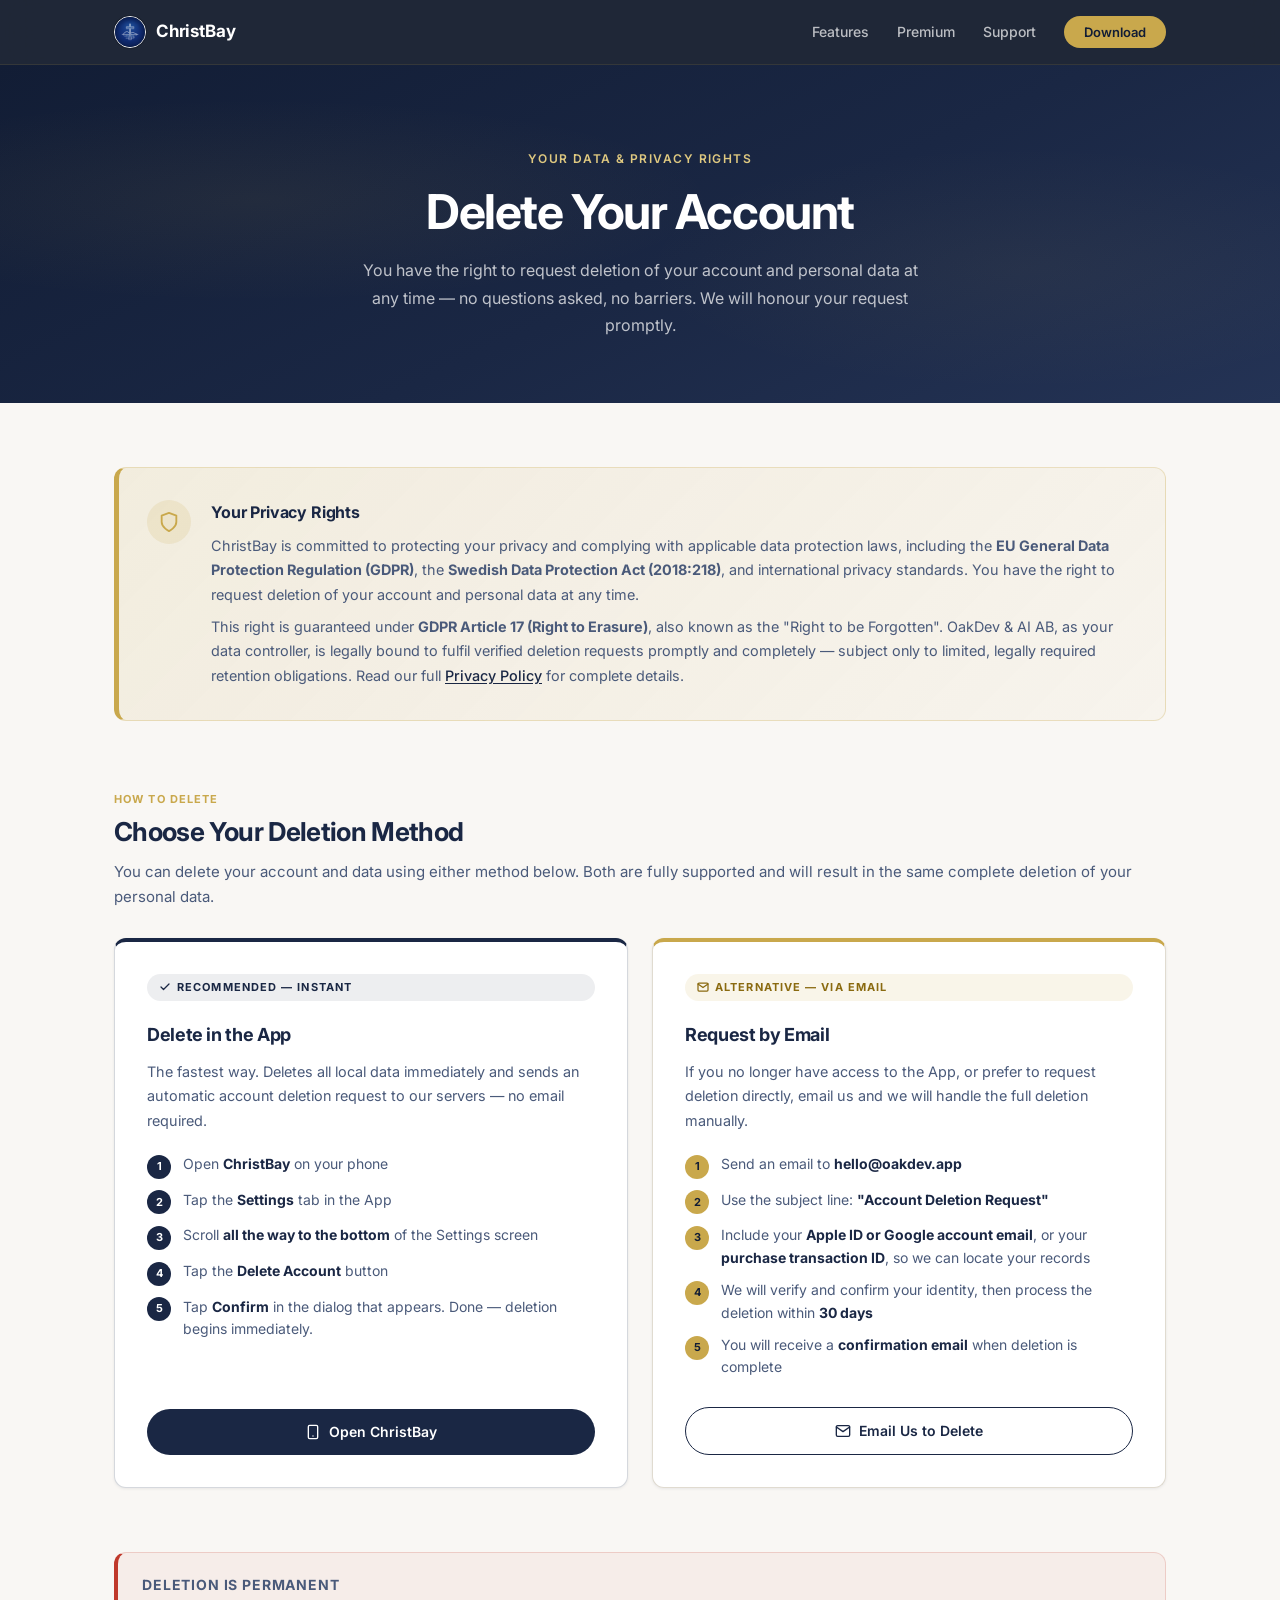
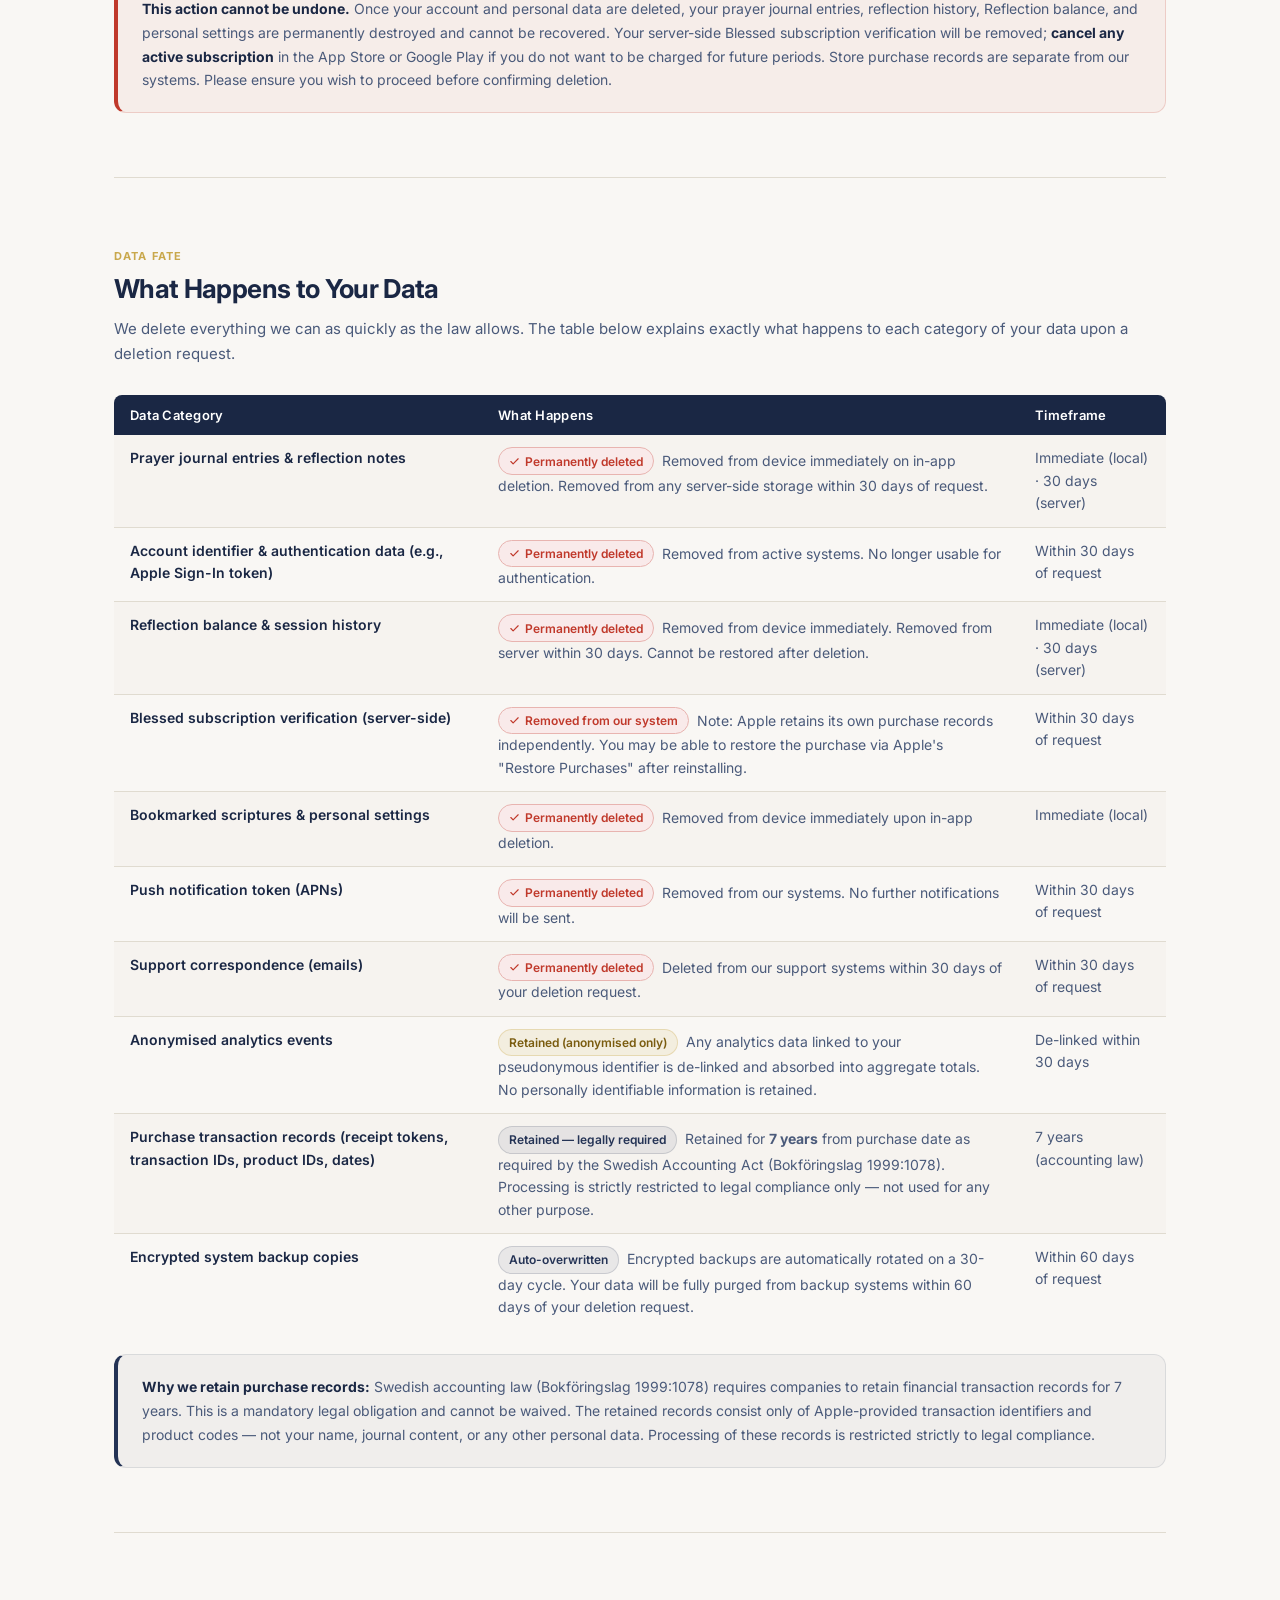
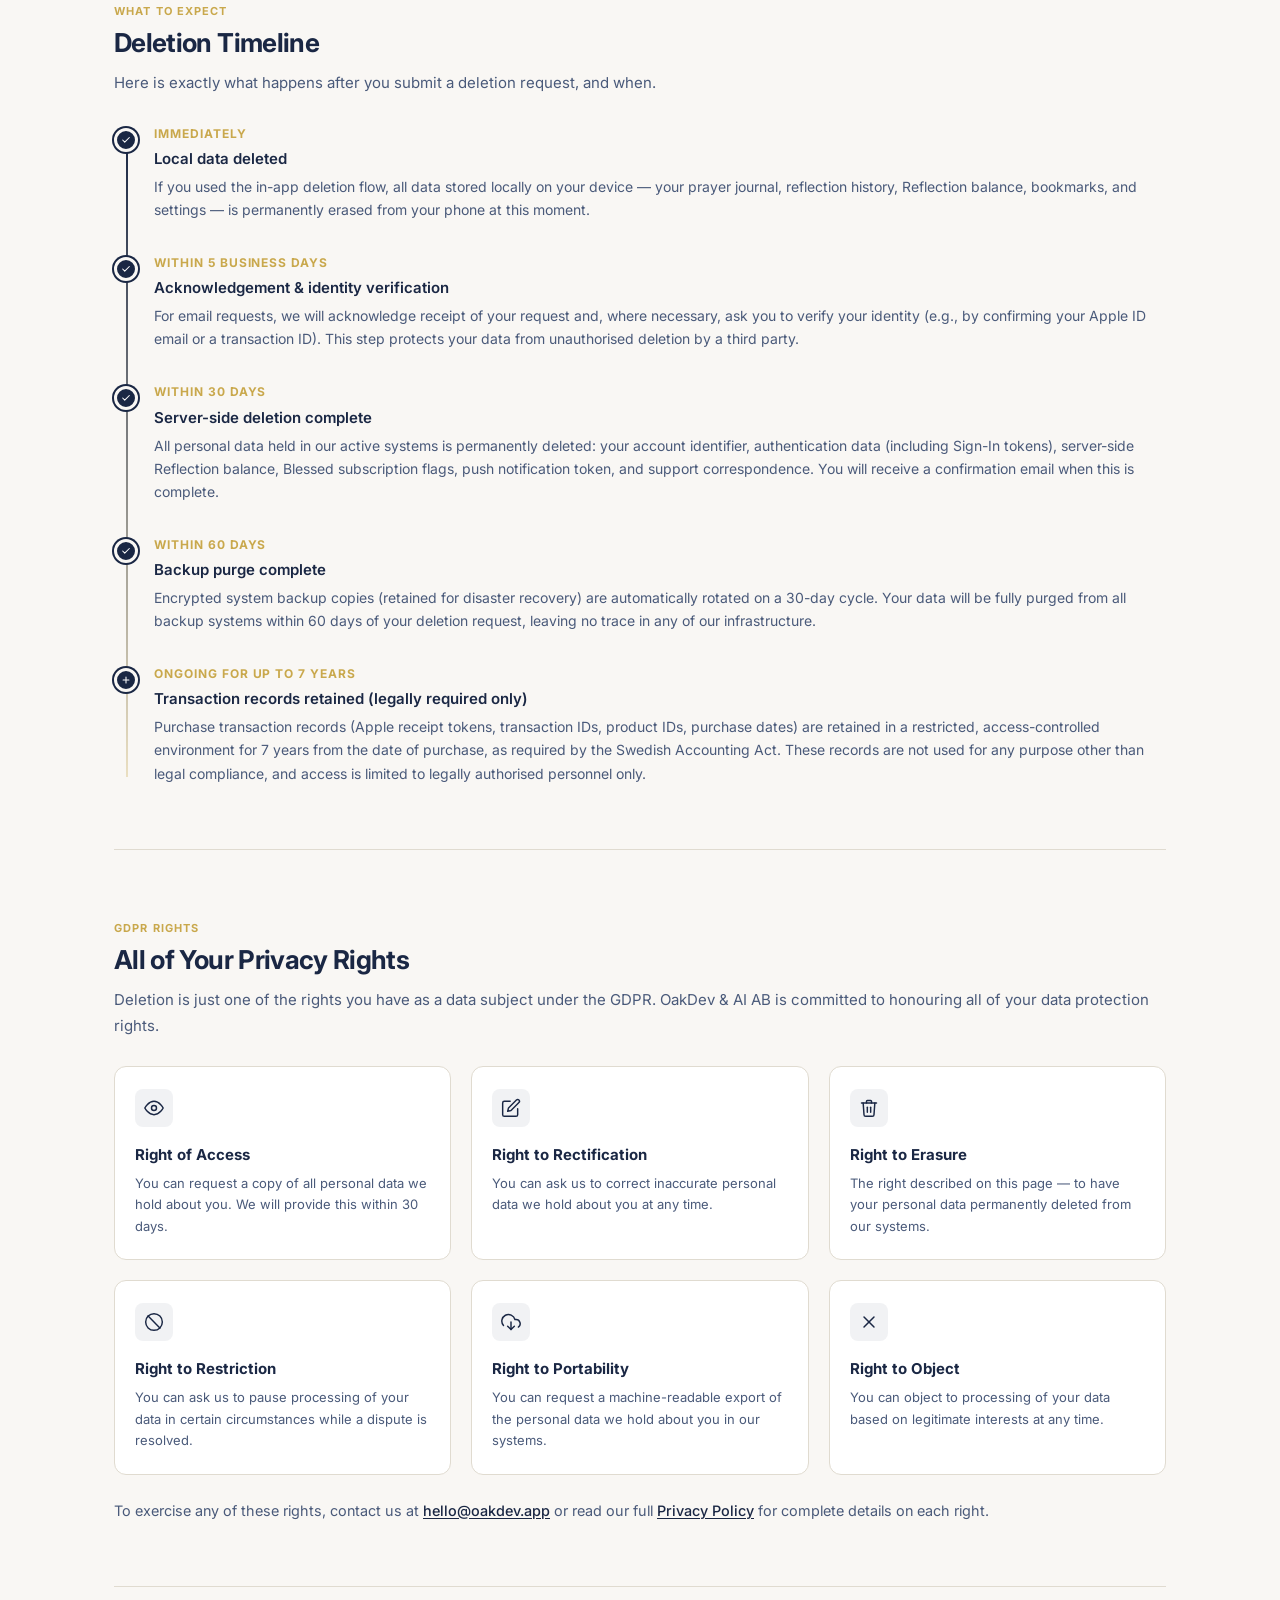
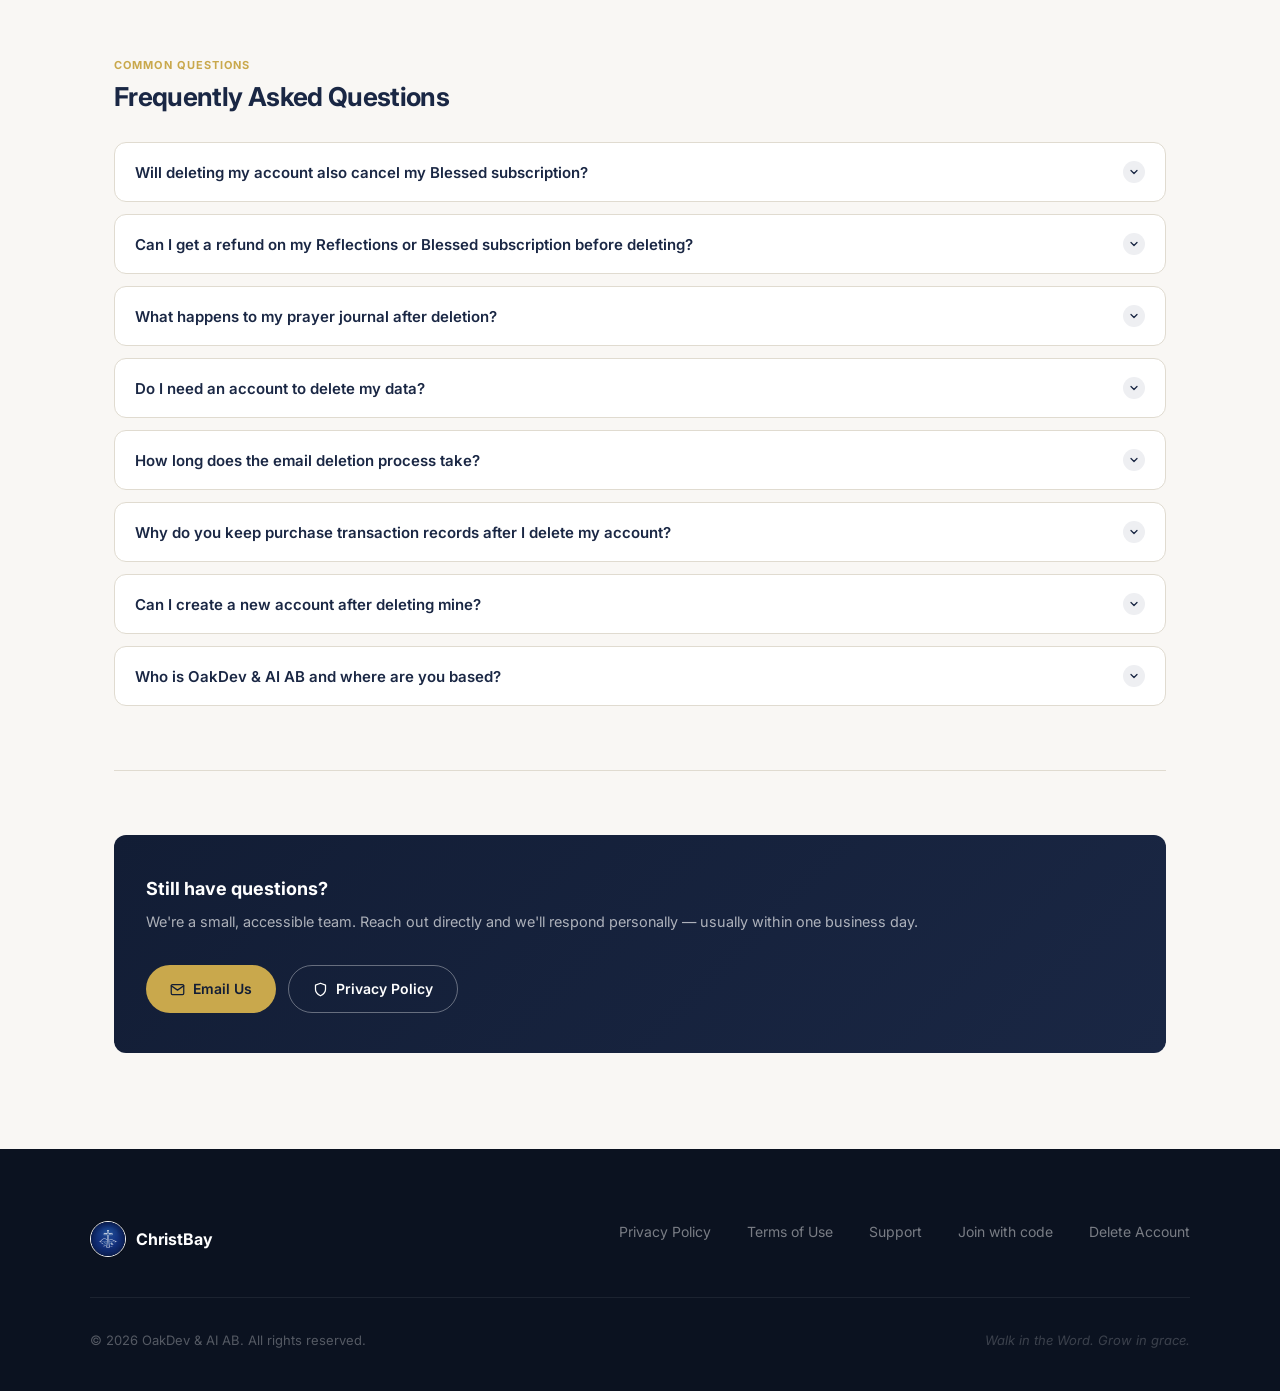
==== commit 85430de1: "admin fix" ====
--- a/delete-account/index.html
+++ b/delete-account/index.html
@@ -53,7 +53,7 @@
     .site-header{position:sticky;top:0;z-index:100;background:rgba(13,21,38,.92);backdrop-filter:blur(18px);-webkit-backdrop-filter:blur(18px);border-bottom:1px solid rgba(201,168,76,.12)}
     .nav-inner{display:flex;align-items:center;justify-content:space-between;height:64px;max-width:var(--max-width);margin:0 auto;padding:0 1.5rem}
     .nav-brand{display:flex;align-items:center;gap:.625rem}
-    .nav-brand img{width:32px;height:32px;object-fit:cover;border-radius:50%;border:2px solid #fff;box-shadow:0 0 0 1px rgba(0,0,0,.15)}
+    .nav-brand img{width:32px;height:32px;object-fit:cover;border-radius:50%;border:1px solid rgba(255,255,255,.95);box-shadow:0 0 0 1px rgba(0,0,0,.18)}
     .nav-brand-name{font-size:1.0625rem;font-weight:700;color:var(--white);letter-spacing:-.01em}
     .nav-links{display:flex;align-items:center;gap:1.75rem}
     .nav-links a{font-size:.875rem;font-weight:500;color:rgba(255,255,255,.7);transition:color var(--transition)}
@@ -242,7 +242,7 @@
     .footer-inner{max-width:var(--max-width);margin:0 auto}
     .footer-top{display:flex;align-items:flex-start;justify-content:space-between;padding-bottom:2.5rem;border-bottom:1px solid rgba(255,255,255,.07);gap:2rem;flex-wrap:wrap}
     .footer-brand{display:flex;align-items:center;gap:.625rem}
-    .footer-brand img{width:36px;height:36px;object-fit:cover;border-radius:50%;border:2px solid #fff;box-shadow:0 0 0 1px rgba(0,0,0,.2);opacity:1}
+    .footer-brand img{width:36px;height:36px;object-fit:cover;border-radius:50%;border:1px solid rgba(255,255,255,.95);box-shadow:0 0 0 1px rgba(0,0,0,.18);opacity:1}
     .footer-brand-name{font-size:1rem;font-weight:700;color:var(--white)}
     .footer-nav{display:flex;gap:.5rem 2.25rem;flex-wrap:wrap;align-items:center}
     .footer-nav a{font-size:.875rem;color:rgba(255,255,255,.45);transition:color var(--transition)}
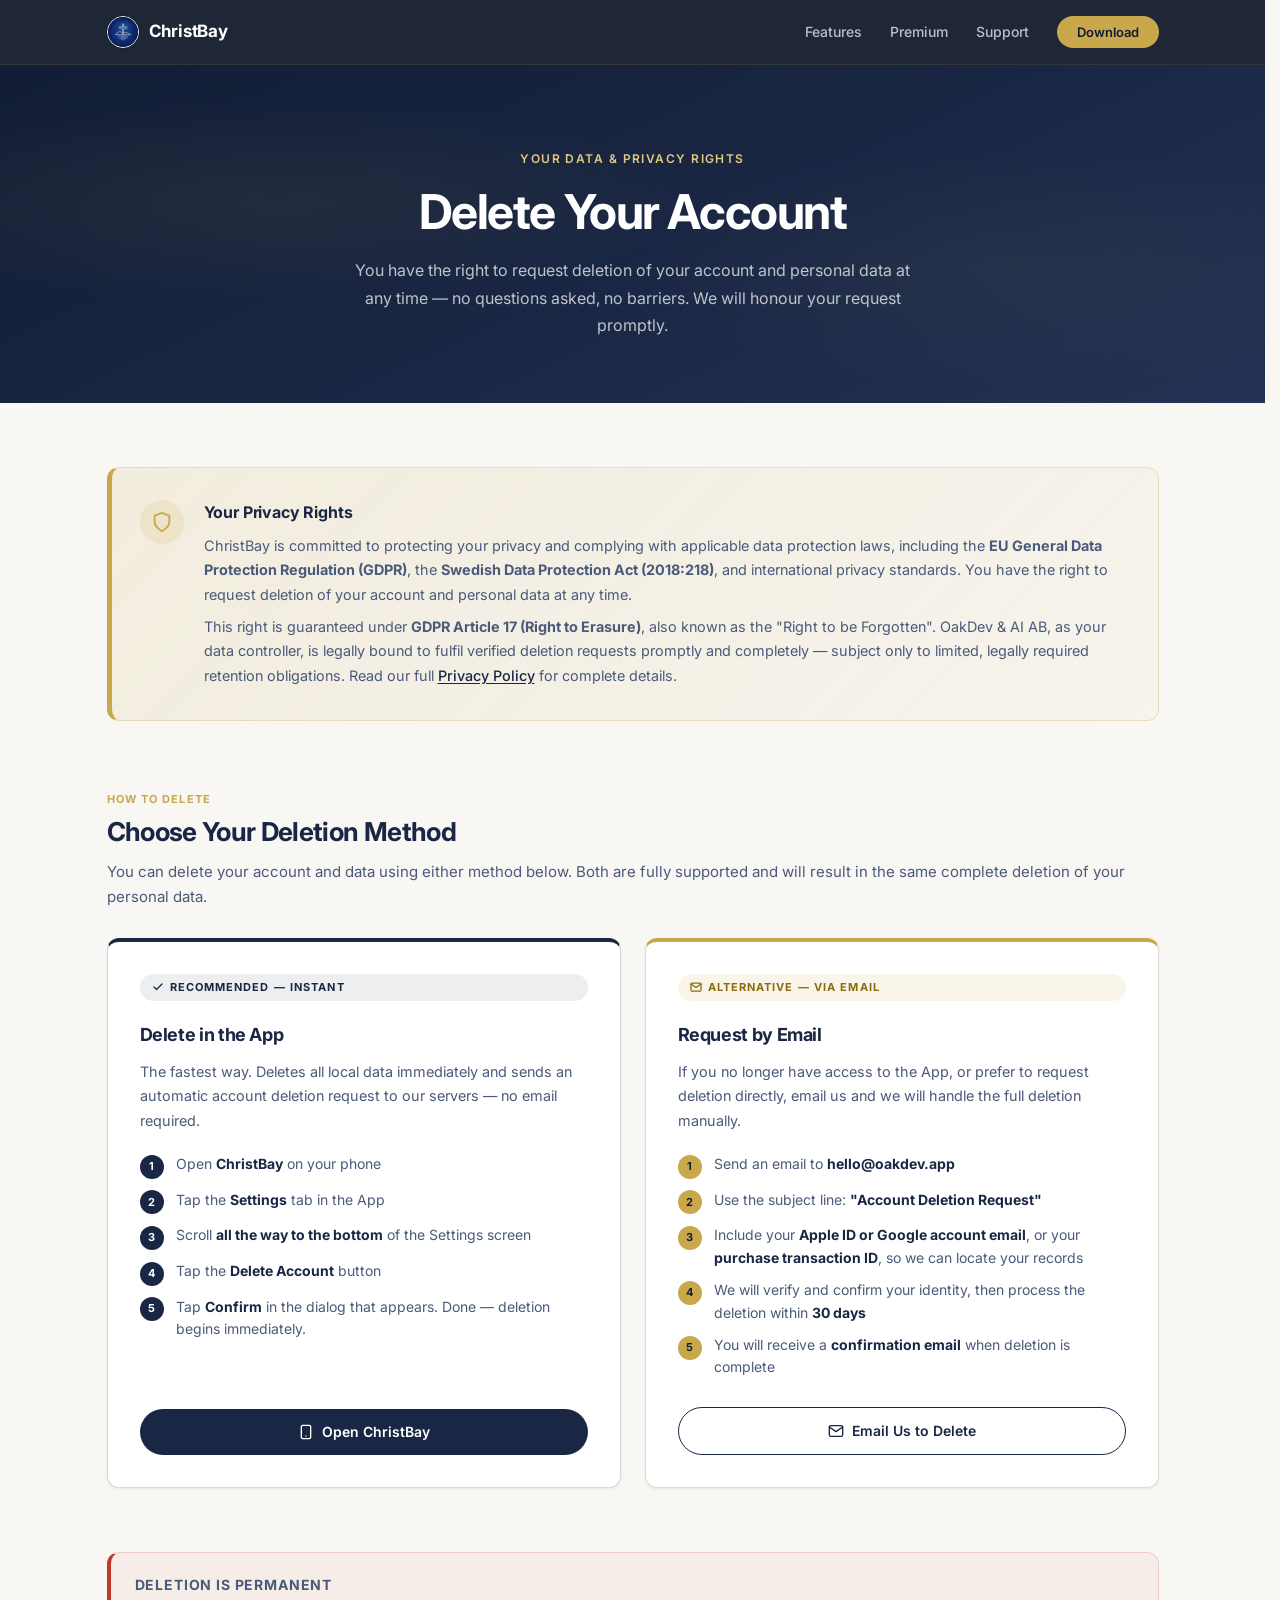
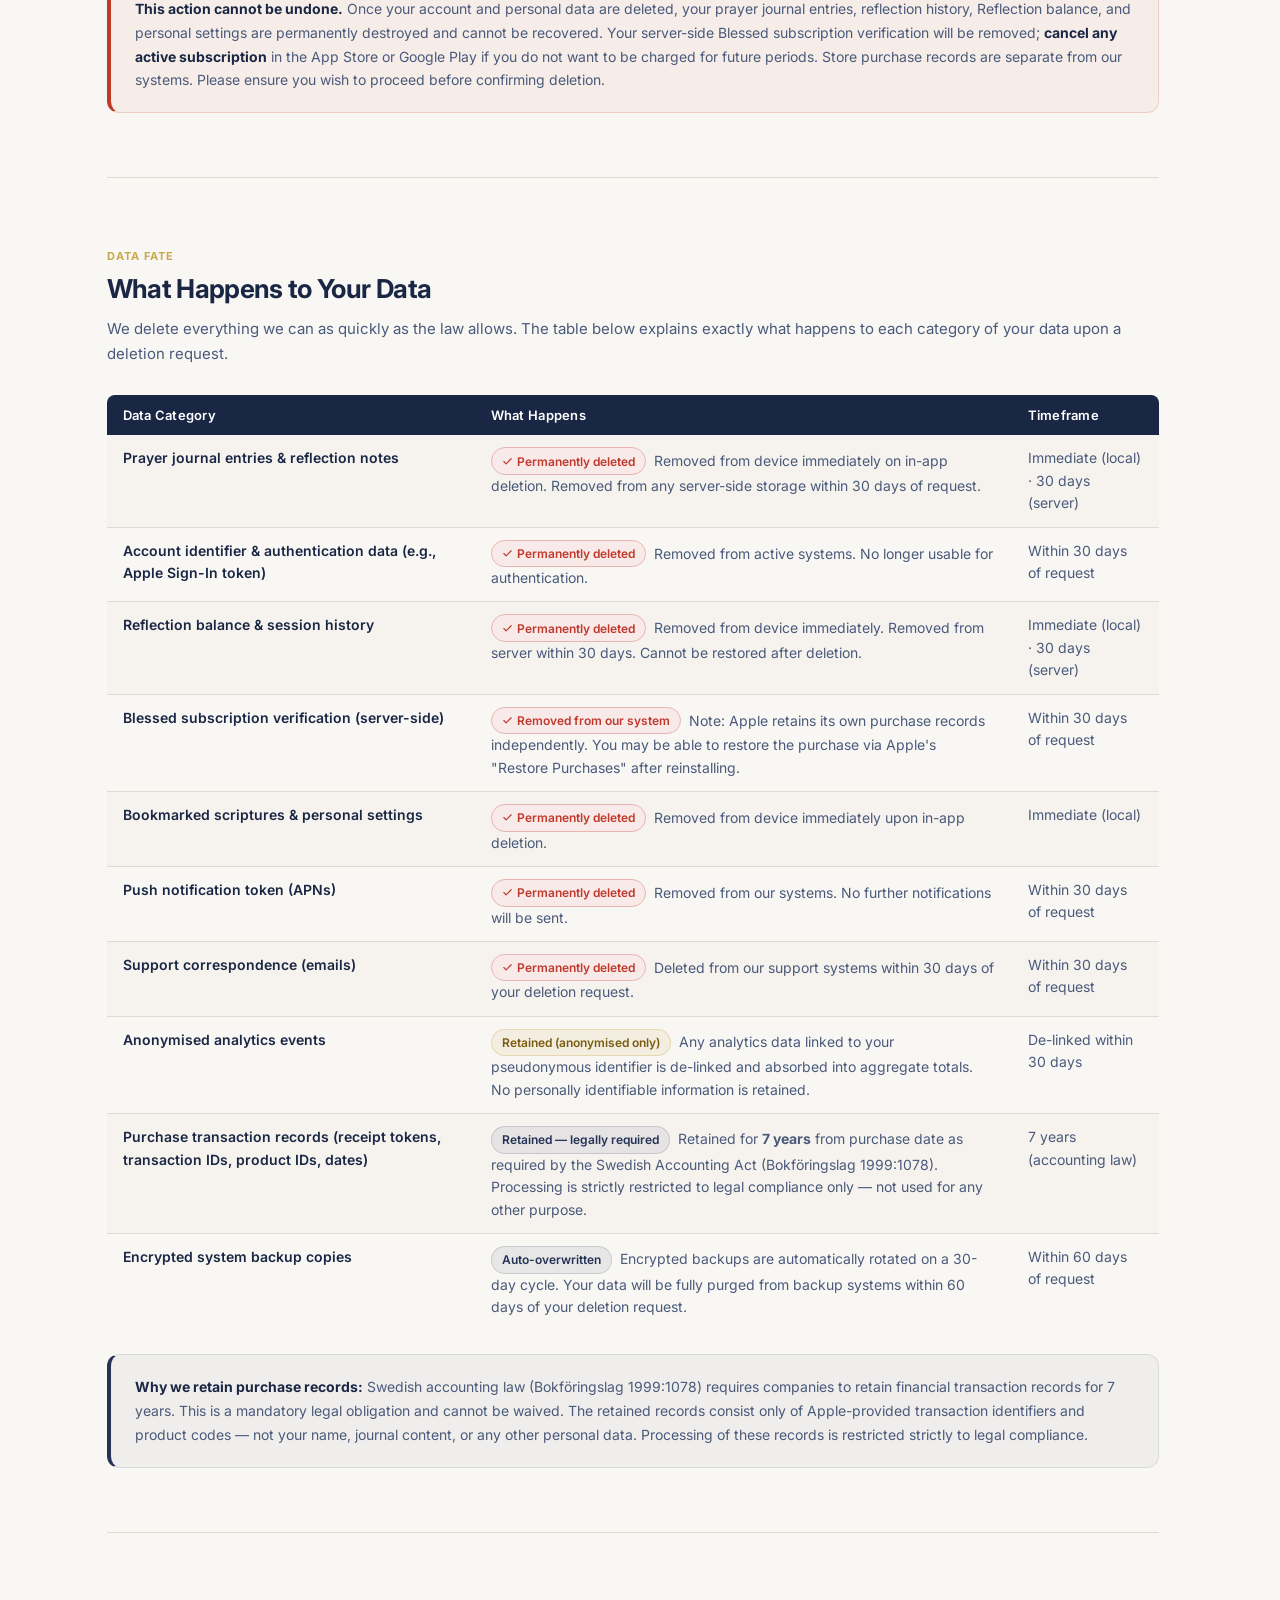
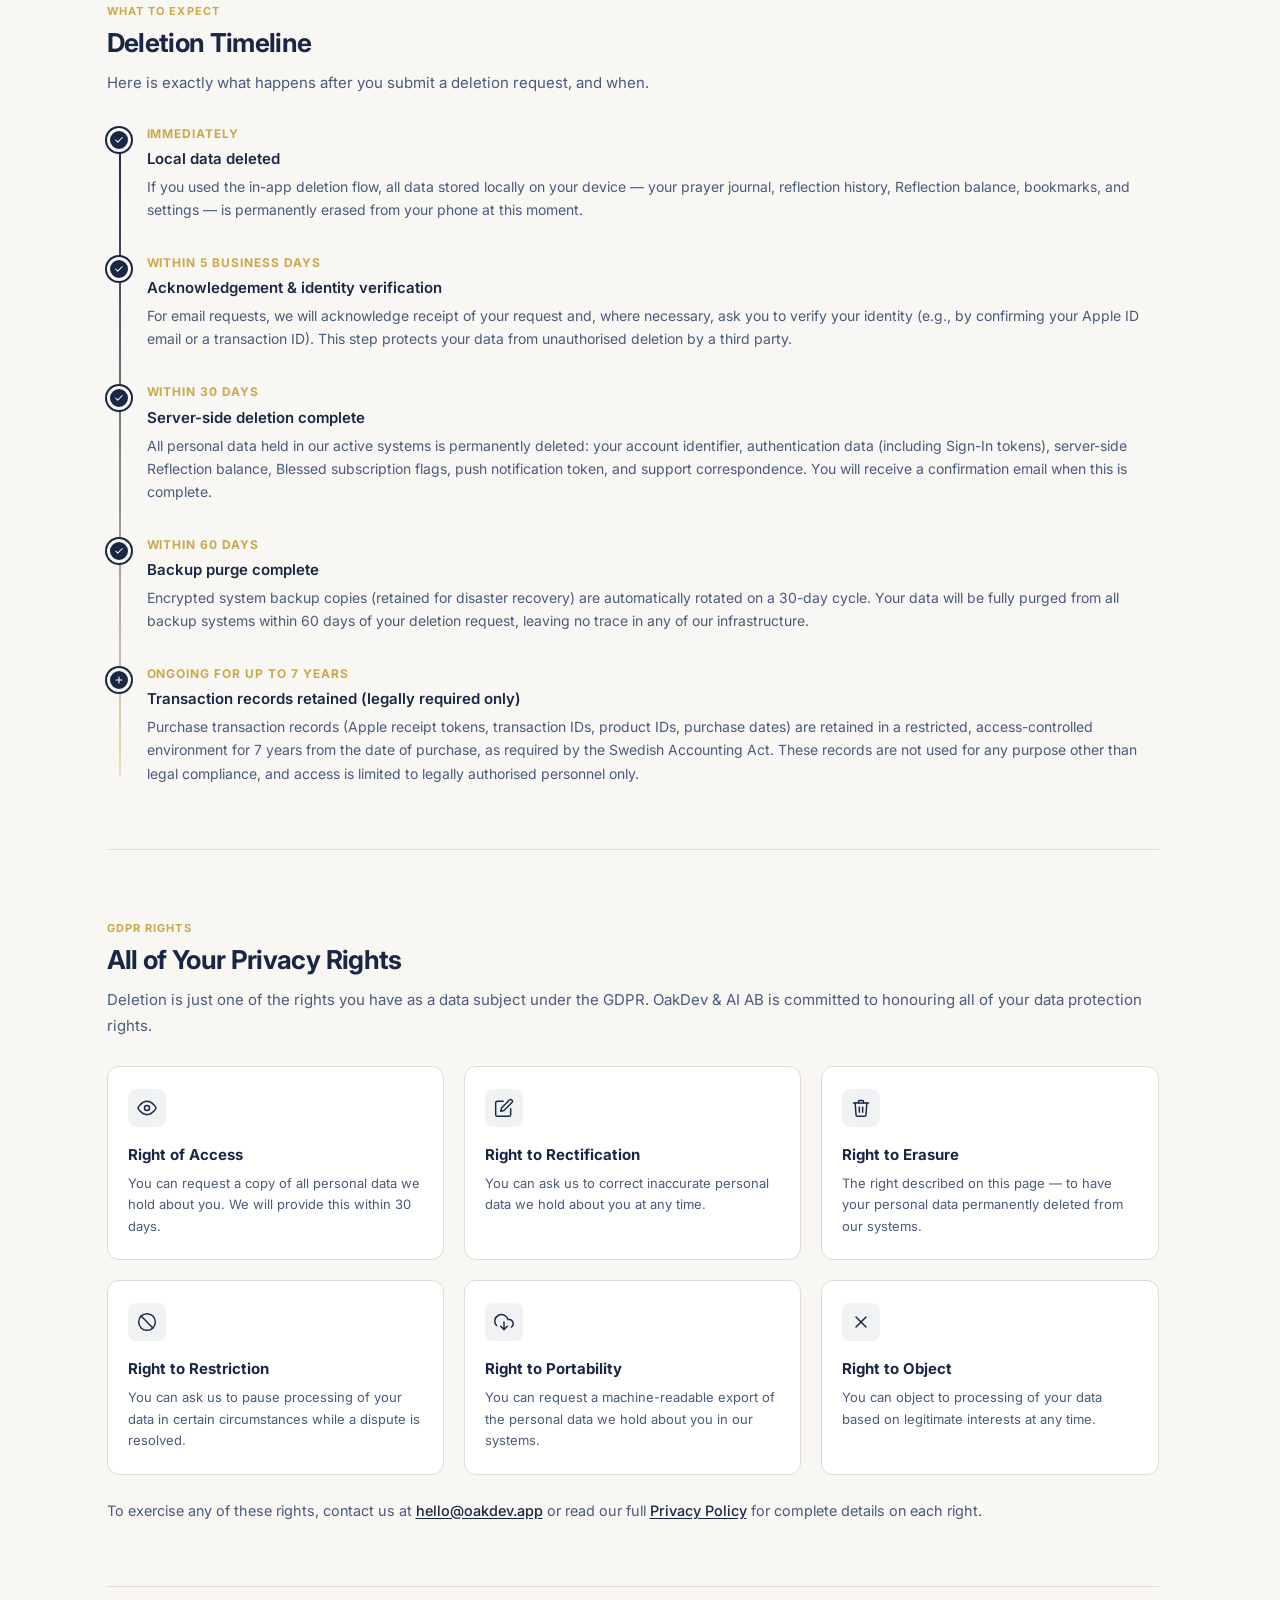
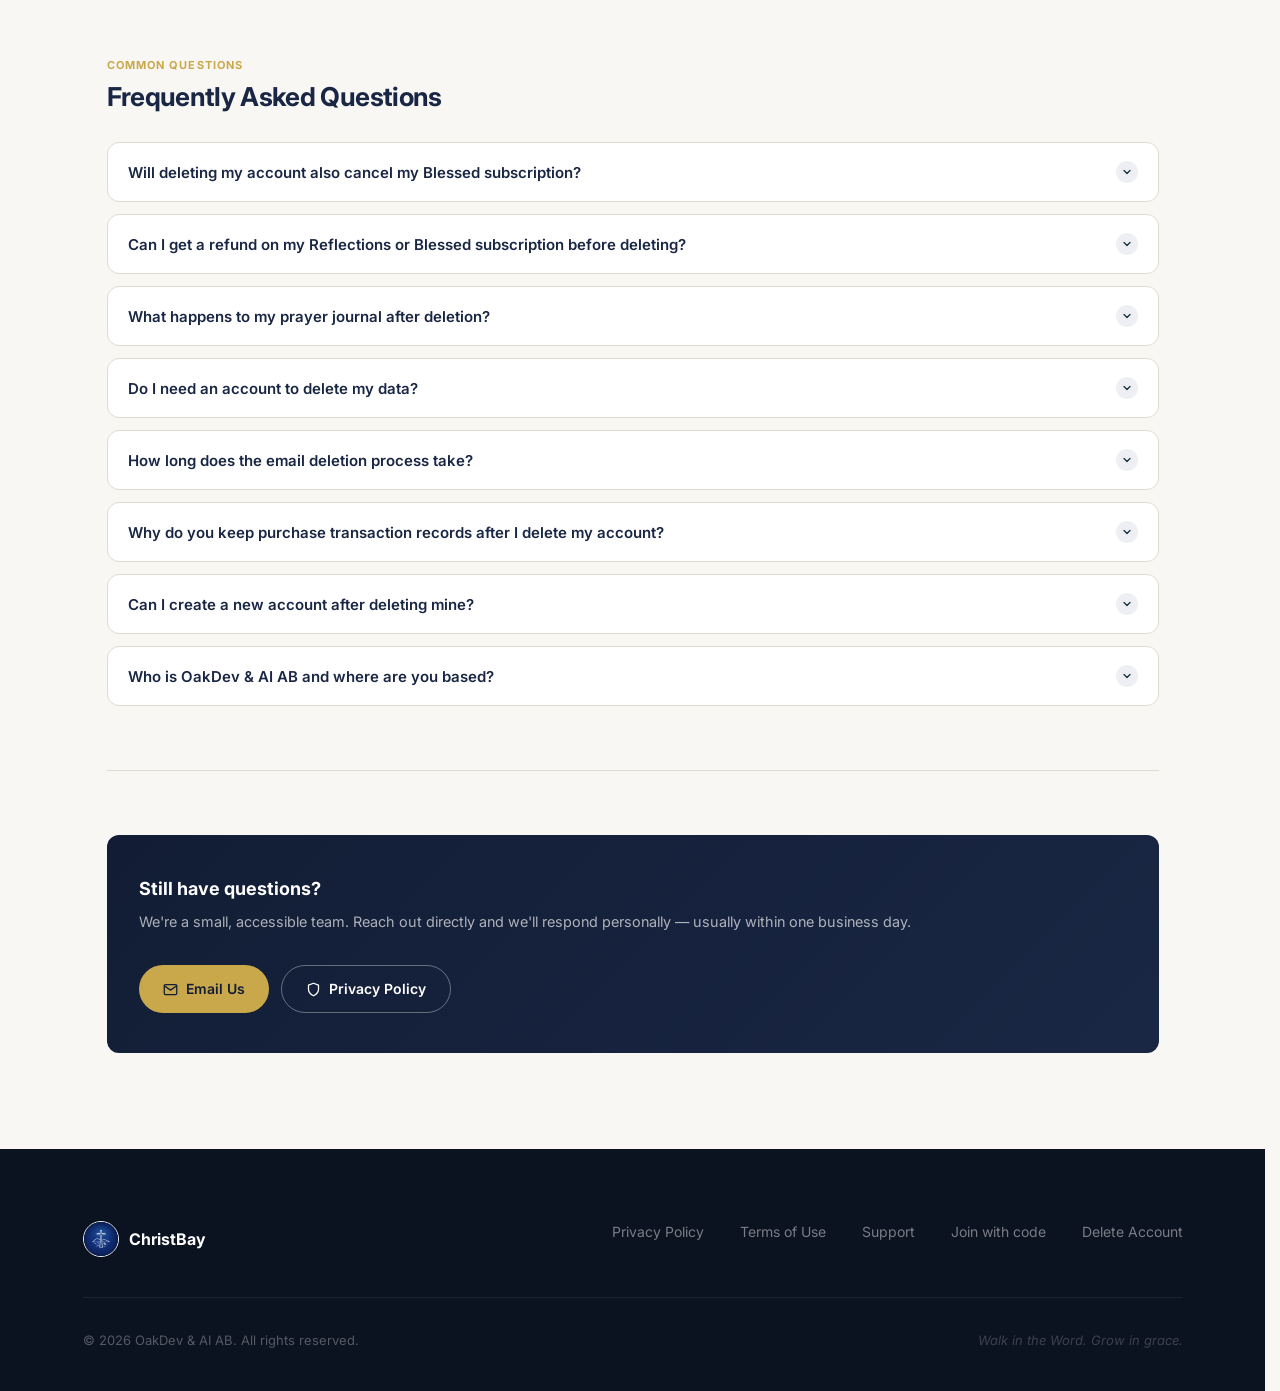
==== commit e1b17a85: "content about app updated" ====
--- a/delete-account/index.html
+++ b/delete-account/index.html
@@ -10,6 +10,7 @@
   <link rel="preconnect" href="https://fonts.googleapis.com" />
   <link rel="preconnect" href="https://fonts.gstatic.com" crossorigin />
   <link href="https://fonts.googleapis.com/css2?family=Inter:ital,wght@0,300;0,400;0,500;0,600;0,700;1,400&display=swap" rel="stylesheet" />
+  <link rel="stylesheet" href="/assets/css/site-nav.css" />
   <style>
     :root {
       --navy:           #1a2744;
@@ -49,26 +50,6 @@
     .skip-link{position:absolute;top:-120px;left:1rem;background:var(--navy);color:var(--white);padding:.5rem 1rem;border-radius:var(--radius-sm);font-size:.875rem;font-weight:600;z-index:9999;transition:top var(--transition)}
     .skip-link:focus{top:1rem}
 
-    /* Header (aligned with index.html landing) */
-    .site-header{position:sticky;top:0;z-index:100;background:rgba(13,21,38,.92);backdrop-filter:blur(18px);-webkit-backdrop-filter:blur(18px);border-bottom:1px solid rgba(201,168,76,.12)}
-    .nav-inner{display:flex;align-items:center;justify-content:space-between;height:64px;max-width:var(--max-width);margin:0 auto;padding:0 1.5rem}
-    .nav-brand{display:flex;align-items:center;gap:.625rem}
-    .nav-brand img{width:32px;height:32px;object-fit:cover;border-radius:50%;border:1px solid rgba(255,255,255,.95);box-shadow:0 0 0 1px rgba(0,0,0,.18)}
-    .nav-brand-name{font-size:1.0625rem;font-weight:700;color:var(--white);letter-spacing:-.01em}
-    .nav-links{display:flex;align-items:center;gap:1.75rem}
-    .nav-links a{font-size:.875rem;font-weight:500;color:rgba(255,255,255,.7);transition:color var(--transition)}
-    .nav-links a:hover{color:var(--white)}
-    .nav-links a.nav-text[aria-current="page"]{color:var(--white);font-weight:600}
-    .nav-dropdown{position:relative}
-    .nav-cta{background:var(--gold);color:var(--navy-deep);padding:.5rem 1.25rem;border-radius:100px;font-weight:600;font-size:.8125rem;border:none;cursor:pointer;font-family:inherit;transition:background var(--transition),transform var(--transition)}
-    .nav-cta:hover{background:var(--gold-light);transform:translateY(-1px)}
-    .nav-dropdown-menu{position:absolute;top:100%;right:0;margin-top:.5rem;background:var(--navy-light);border:1px solid rgba(201,168,76,.2);border-radius:8px;min-width:170px;box-shadow:0 8px 24px rgba(26,39,68,.25);opacity:0;visibility:hidden;transform:translateY(-8px);transition:opacity var(--transition),visibility var(--transition),transform var(--transition);z-index:1000;overflow:hidden}
-    .nav-dropdown-menu.open{opacity:1;visibility:visible;transform:translateY(0)}
-    .nav-dropdown-item{display:flex;align-items:center;gap:.75rem;padding:.75rem 1rem;color:var(--white);font-size:.875rem;font-weight:500;transition:background var(--transition),color var(--transition)}
-    .nav-dropdown-item:hover{background:rgba(201,168,76,.15);color:var(--gold-light)}
-    .nav-dropdown-item svg{flex-shrink:0}
-    @media(max-width:600px){.nav-links{gap:1rem}.nav-links a.nav-text{display:none}}
-
     /* Page hero */
     .page-hero{background:linear-gradient(155deg,var(--navy-deep) 0%,var(--navy) 55%,var(--navy-light) 100%);color:var(--white);text-align:center;padding:5rem 1.5rem 4rem;position:relative;overflow:hidden}
     .page-hero::before{content:'';position:absolute;inset:0;background:radial-gradient(ellipse 60% 50% at 20% 40%,rgba(201,168,76,.07) 0%,transparent 60%),radial-gradient(ellipse 50% 60% at 80% 60%,rgba(201,168,76,.05) 0%,transparent 60%);pointer-events:none}
--- a/assets/css/site-nav.css
+++ b/assets/css/site-nav.css
@@ -0,0 +1,145 @@
+/* Shared primary navigation — load after fonts; pages must define :root tokens (--max-width, --transition, colors). */
+
+html {
+  scrollbar-gutter: stable;
+}
+
+.site-header {
+  position: sticky;
+  top: 0;
+  z-index: 100;
+  background: rgba(13, 21, 38, 0.92);
+  backdrop-filter: blur(18px);
+  -webkit-backdrop-filter: blur(18px);
+  border-bottom: 1px solid rgba(201, 168, 76, 0.12);
+}
+
+.nav-inner {
+  display: flex;
+  align-items: center;
+  justify-content: space-between;
+  height: 64px;
+  max-width: var(--max-width);
+  margin: 0 auto;
+  padding: 0 1.5rem;
+}
+
+.nav-brand {
+  display: flex;
+  align-items: center;
+  gap: 0.625rem;
+}
+
+.nav-brand img {
+  width: 32px;
+  height: 32px;
+  object-fit: cover;
+  border-radius: 50%;
+  border: 1px solid rgba(255, 255, 255, 0.95);
+  box-shadow: 0 0 0 1px rgba(0, 0, 0, 0.18);
+}
+
+.nav-brand-name {
+  font-size: 1.0625rem;
+  font-weight: 700;
+  color: var(--white);
+  letter-spacing: -0.01em;
+}
+
+.nav-links {
+  display: flex;
+  align-items: center;
+  gap: 1.75rem;
+}
+
+.nav-links a {
+  font-size: 0.875rem;
+  font-weight: 500;
+  color: rgba(255, 255, 255, 0.7);
+  transition: color var(--transition);
+}
+
+.nav-links a:hover {
+  color: var(--white);
+}
+
+/* Bold active state shifts width with space-between; keep weight 500 and use color only */
+.nav-links a.nav-text[aria-current="page"] {
+  color: var(--white);
+  font-weight: 500;
+}
+
+.nav-dropdown {
+  position: relative;
+}
+
+.nav-cta {
+  background: var(--gold);
+  color: var(--navy-deep);
+  padding: 0.5rem 1.25rem;
+  border-radius: 100px;
+  font-weight: 600;
+  font-size: 0.8125rem;
+  border: none;
+  cursor: pointer;
+  font-family: inherit;
+  transition: background var(--transition), transform var(--transition);
+}
+
+.nav-cta:hover {
+  background: var(--gold-light);
+  transform: translateY(-1px);
+}
+
+.nav-dropdown-menu {
+  position: absolute;
+  top: 100%;
+  right: 0;
+  margin-top: 0.5rem;
+  background: var(--navy-light);
+  border: 1px solid rgba(201, 168, 76, 0.2);
+  border-radius: 8px;
+  min-width: 170px;
+  box-shadow: 0 8px 24px rgba(26, 39, 68, 0.25);
+  opacity: 0;
+  visibility: hidden;
+  transform: translateY(-8px);
+  transition: opacity var(--transition), visibility var(--transition), transform var(--transition);
+  z-index: 1000;
+  overflow: hidden;
+}
+
+.nav-dropdown-menu.open {
+  opacity: 1;
+  visibility: visible;
+  transform: translateY(0);
+}
+
+.nav-dropdown-item {
+  display: flex;
+  align-items: center;
+  gap: 0.75rem;
+  padding: 0.75rem 1rem;
+  color: var(--white);
+  font-size: 0.875rem;
+  font-weight: 500;
+  transition: background var(--transition), color var(--transition);
+}
+
+.nav-dropdown-item:hover {
+  background: rgba(201, 168, 76, 0.15);
+  color: var(--gold-light);
+}
+
+.nav-dropdown-item svg {
+  flex-shrink: 0;
+}
+
+@media (max-width: 600px) {
+  .nav-links {
+    gap: 1rem;
+  }
+  .nav-links a.nav-text {
+    display: none;
+  }
+}
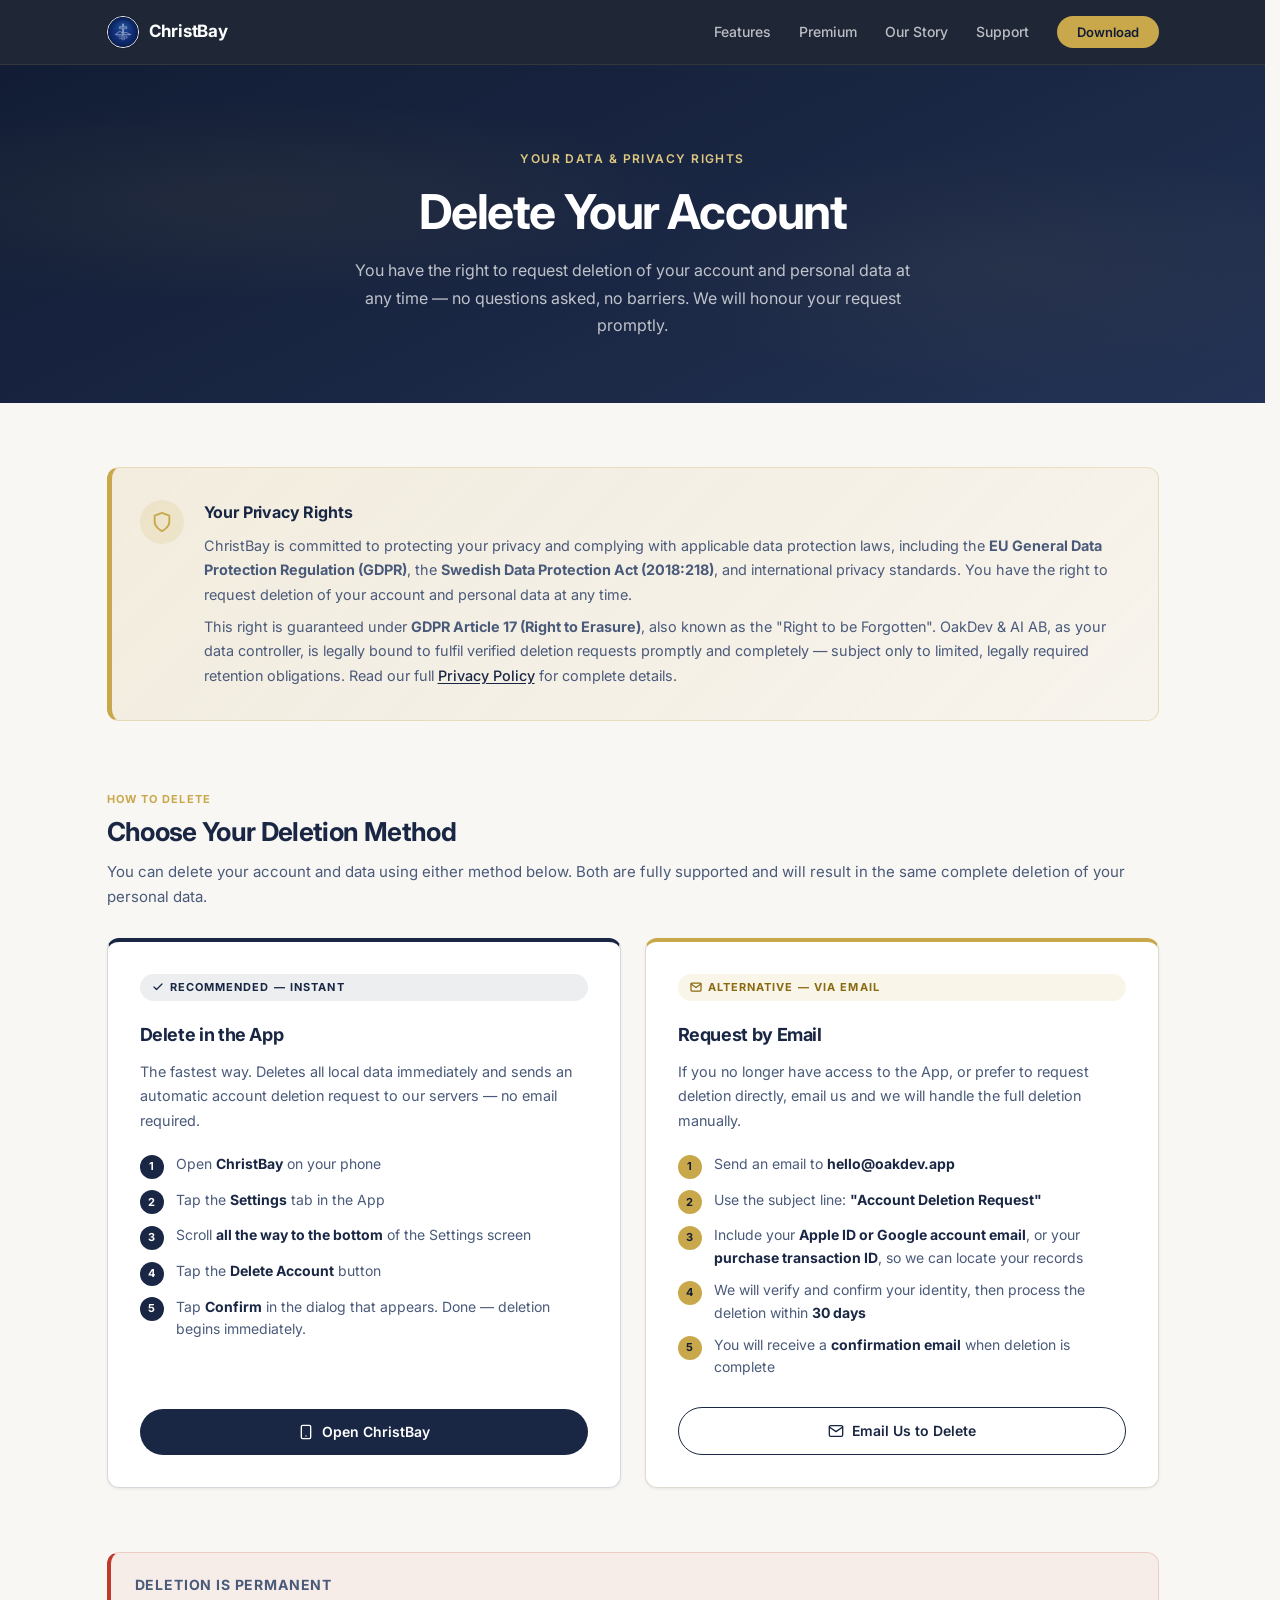
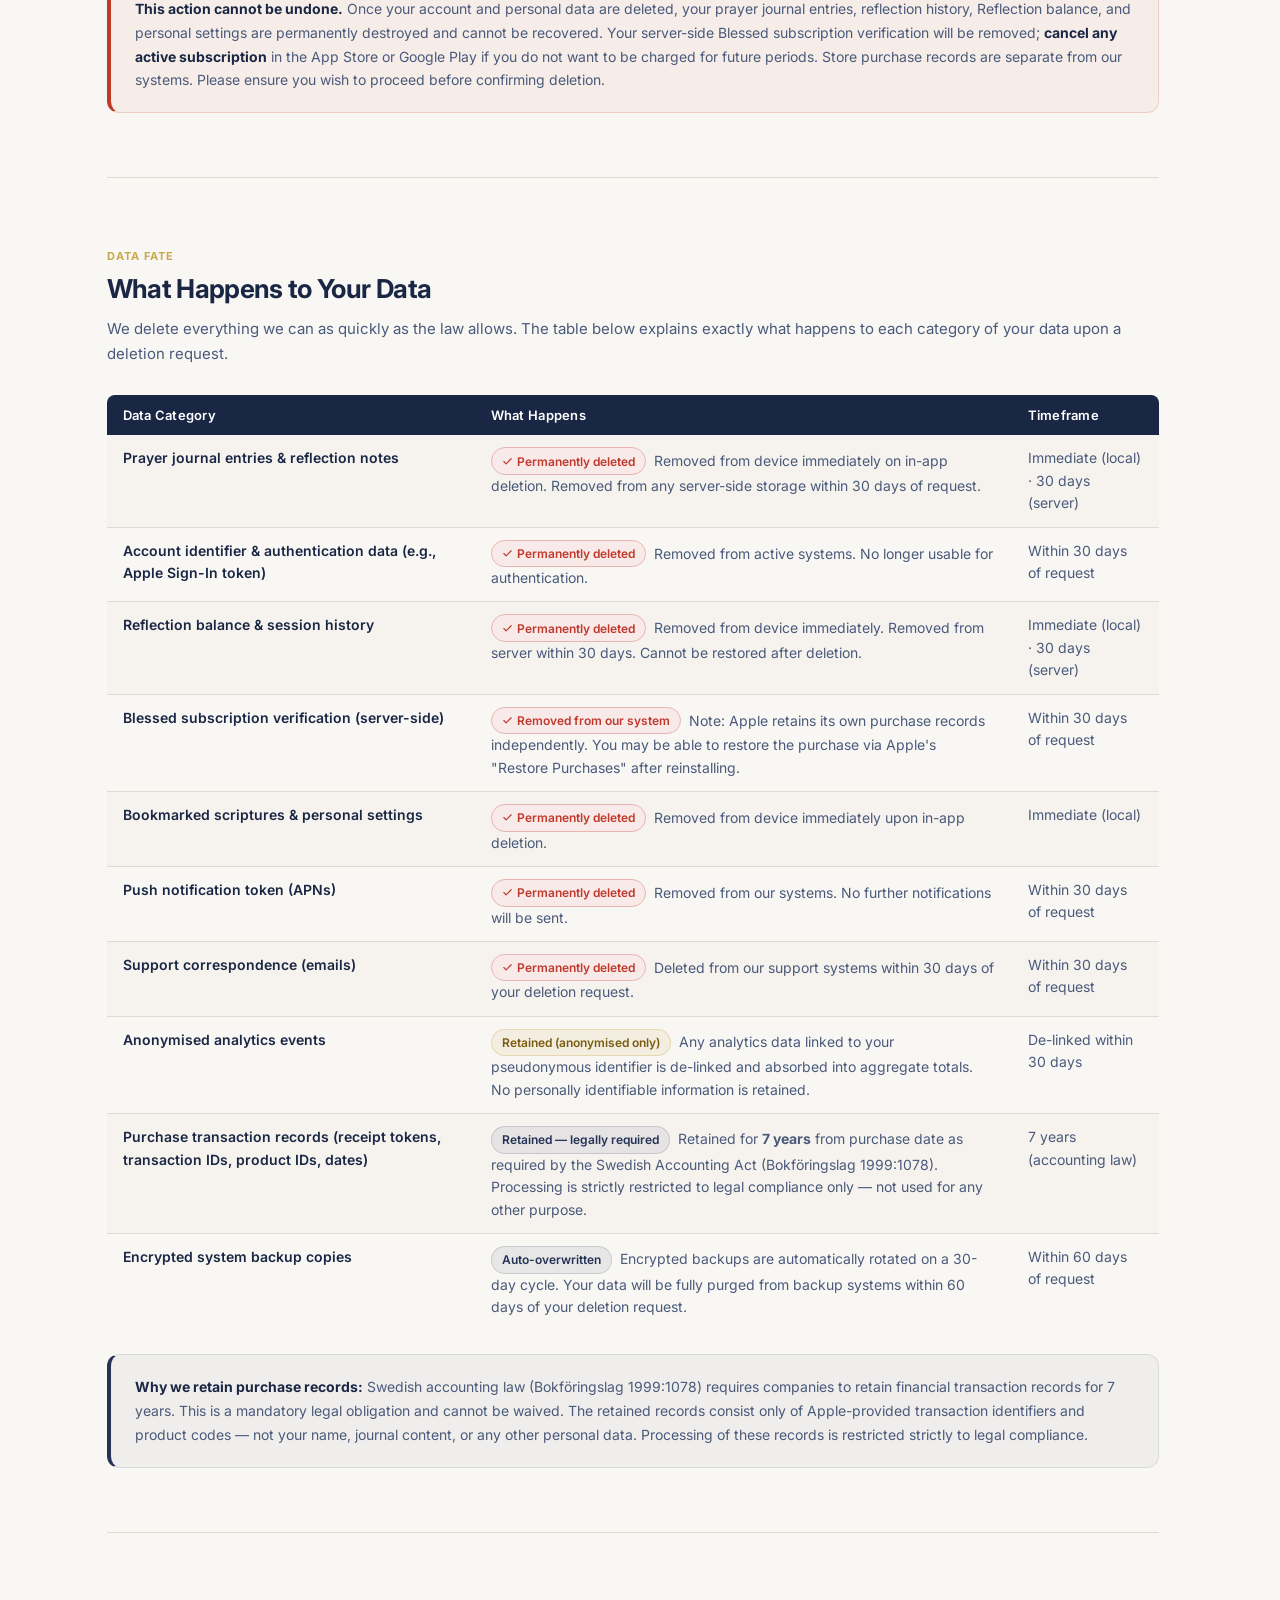
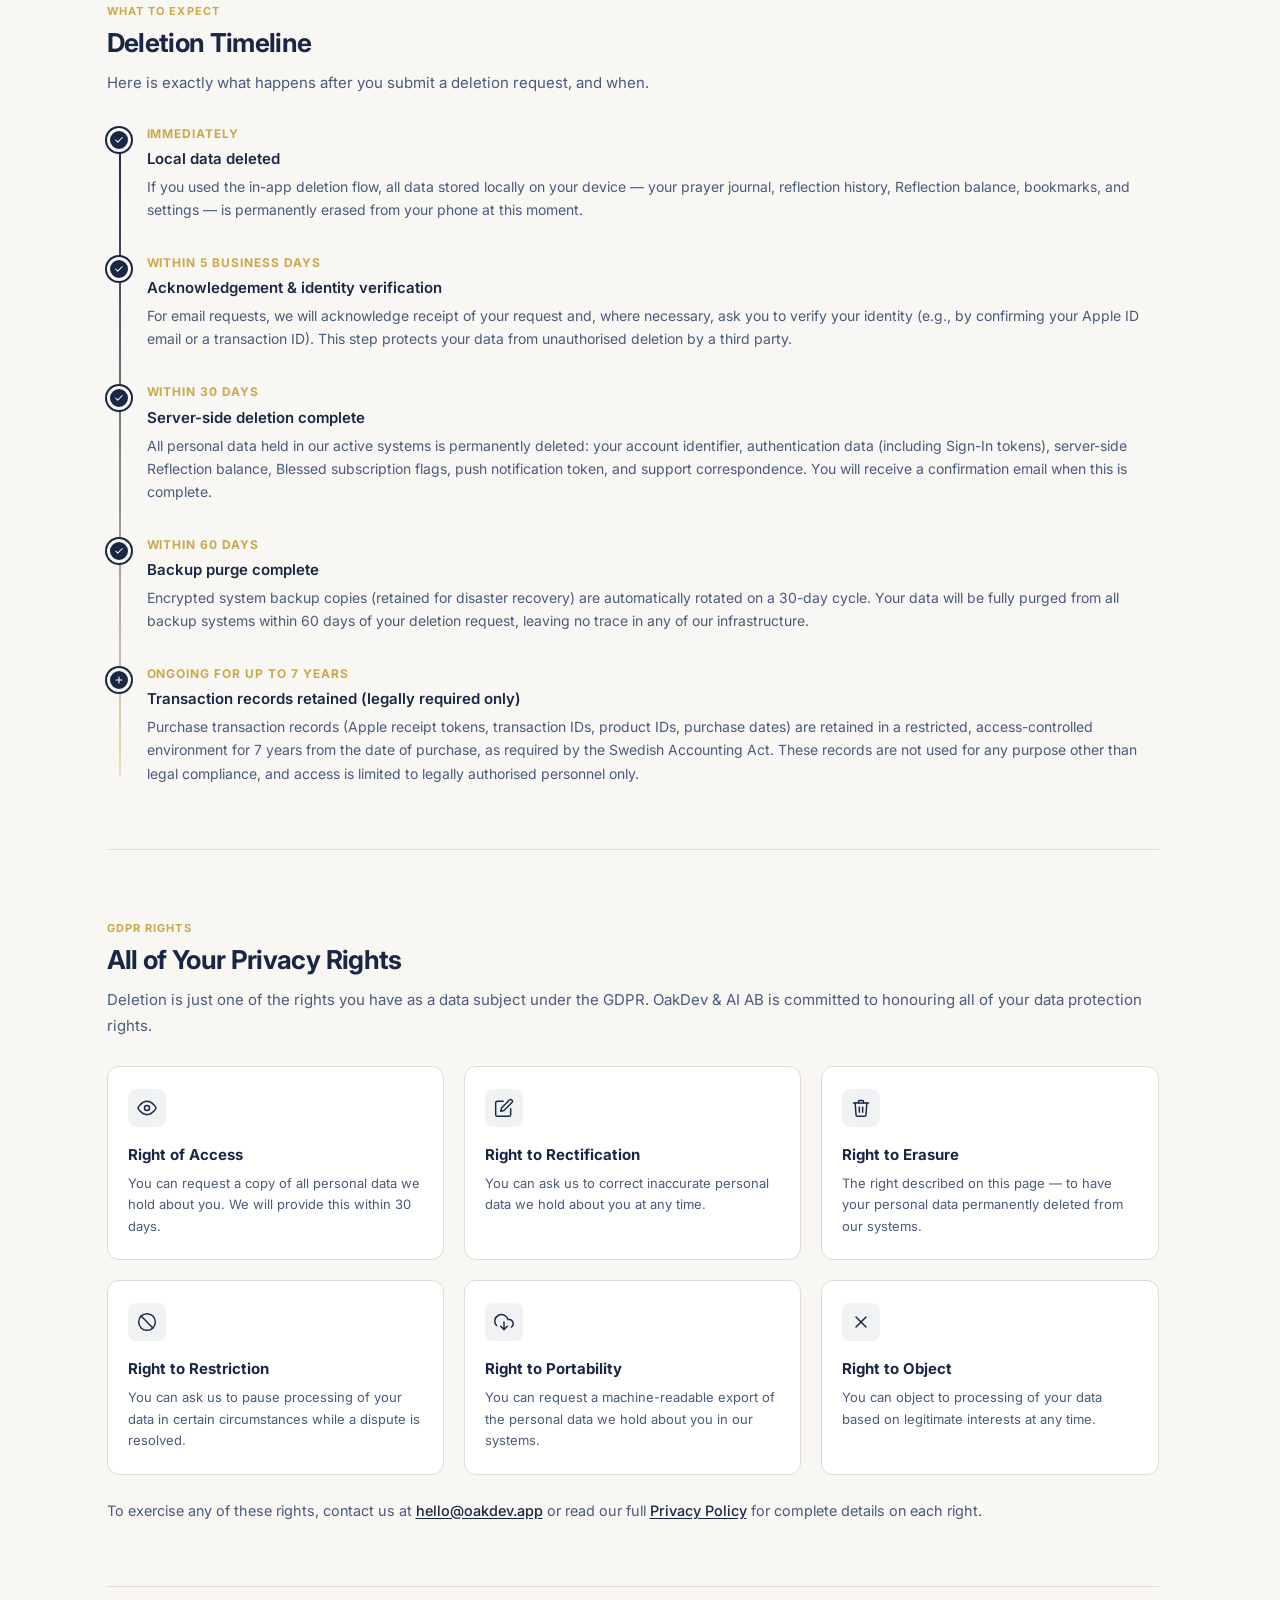
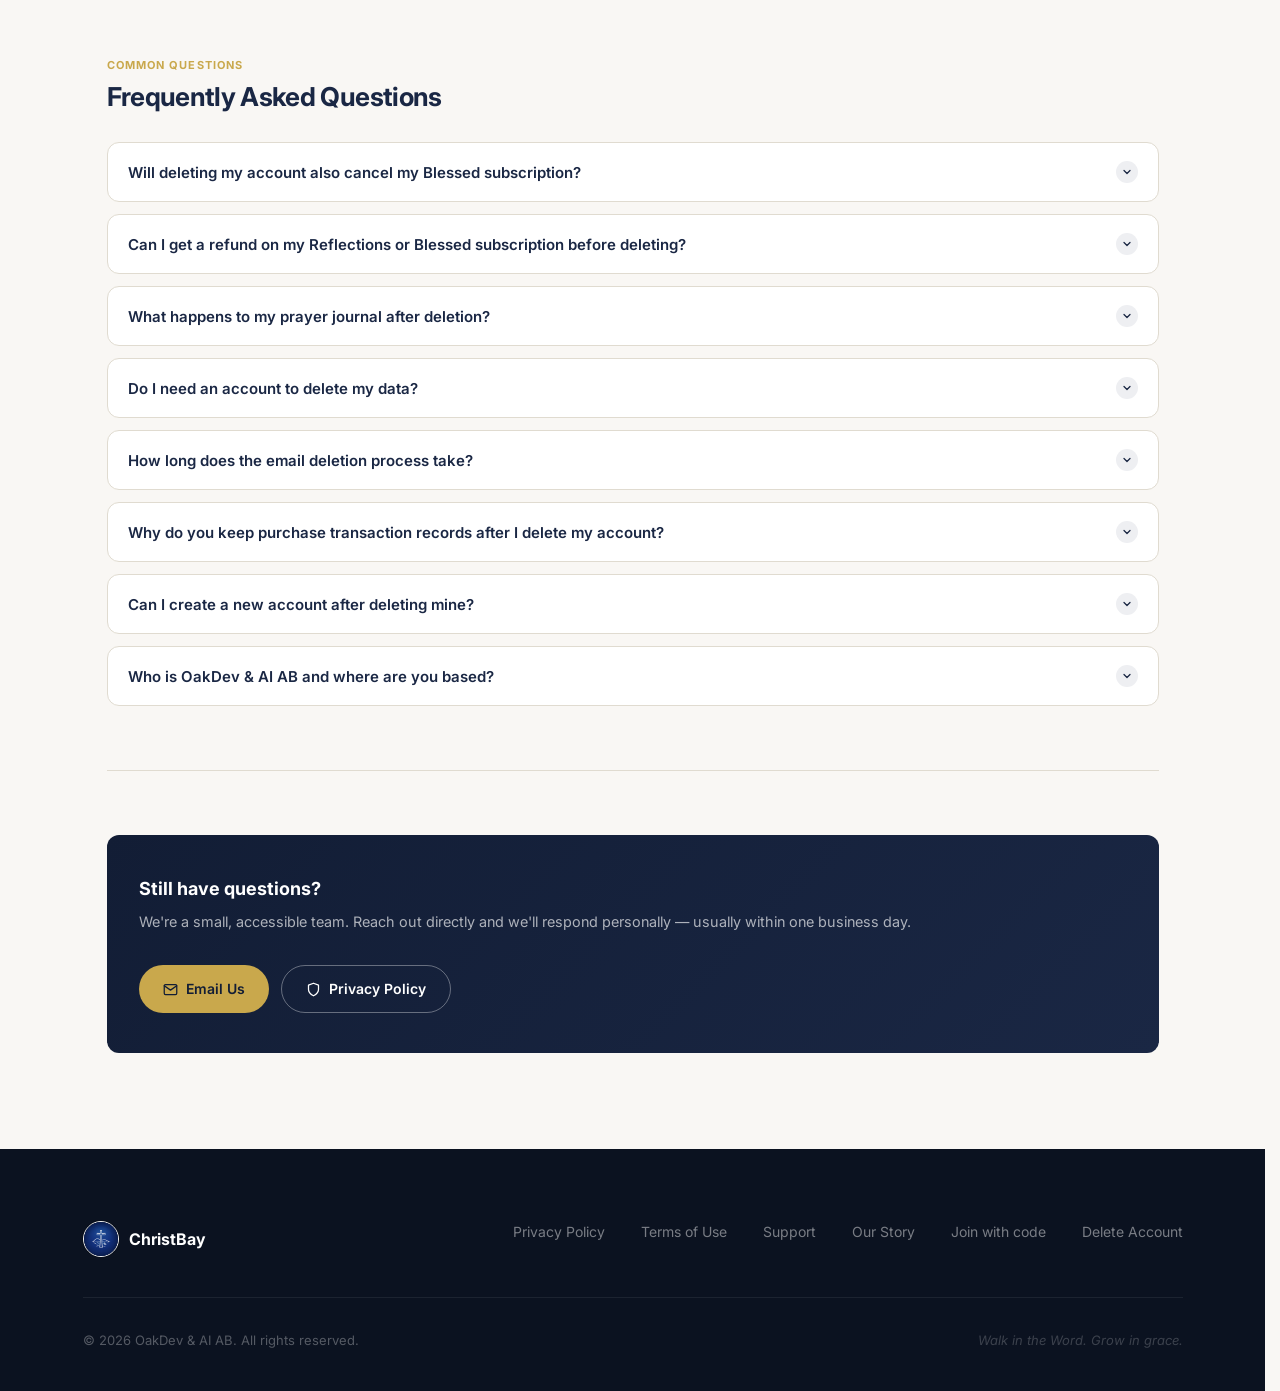
==== commit f6eedc35: "page and history content added" ====
--- a/delete-account/index.html
+++ b/delete-account/index.html
@@ -249,6 +249,7 @@
     <div class="nav-links">
       <a href="/#features" class="nav-text">Features</a>
       <a href="/#premium" class="nav-text">Premium</a>
+      <a href="/history/" class="nav-text">Our Story</a>
       <a href="/support/" class="nav-text">Support</a>
       <div class="nav-dropdown">
         <button type="button" class="nav-cta" id="download-toggle" aria-expanded="false" aria-haspopup="true" aria-label="Download options">Download</button>
@@ -811,6 +812,7 @@
         <a href="/privacy/">Privacy Policy</a>
         <a href="/terms/">Terms of Use</a>
         <a href="/support/">Support</a>
+        <a href="/history/">Our Story</a>
         <a href="/join/">Join with code</a>
         <a href="/delete-account/" aria-current="page">Delete Account</a>
       </nav>
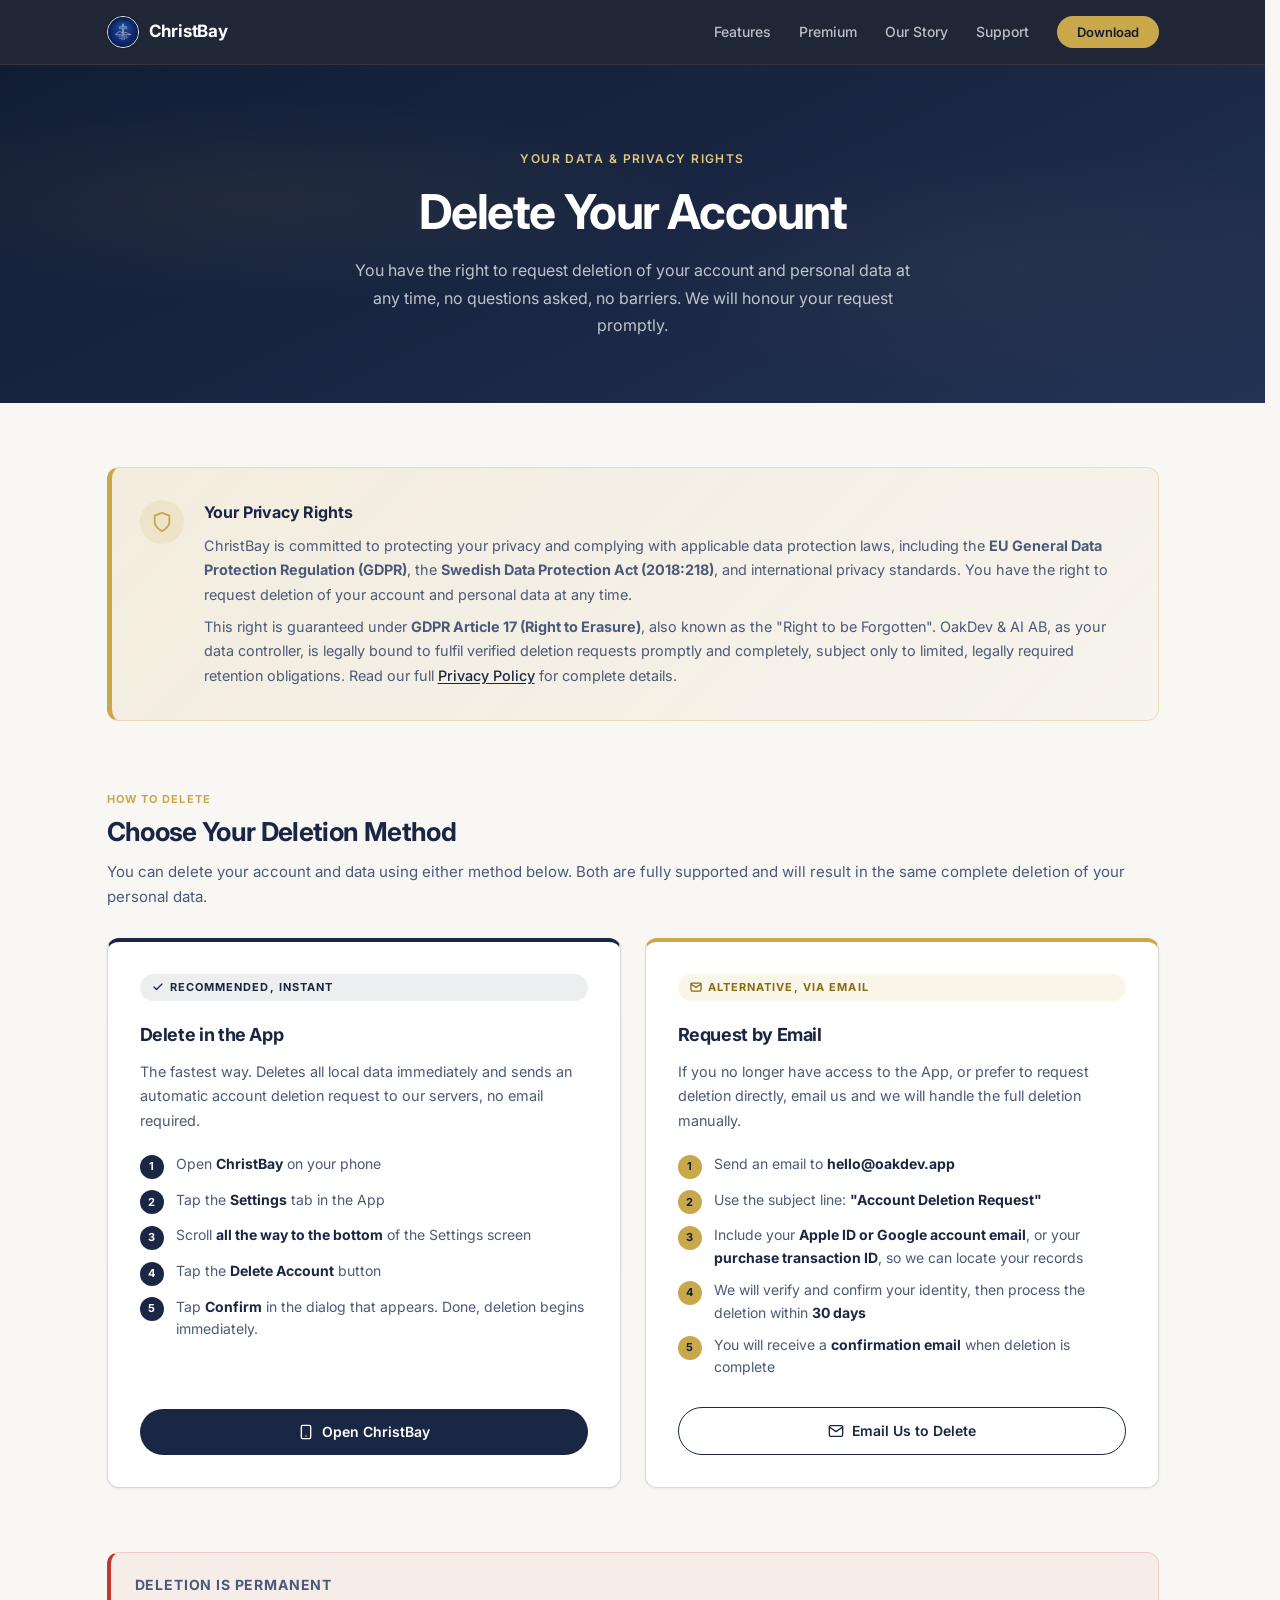
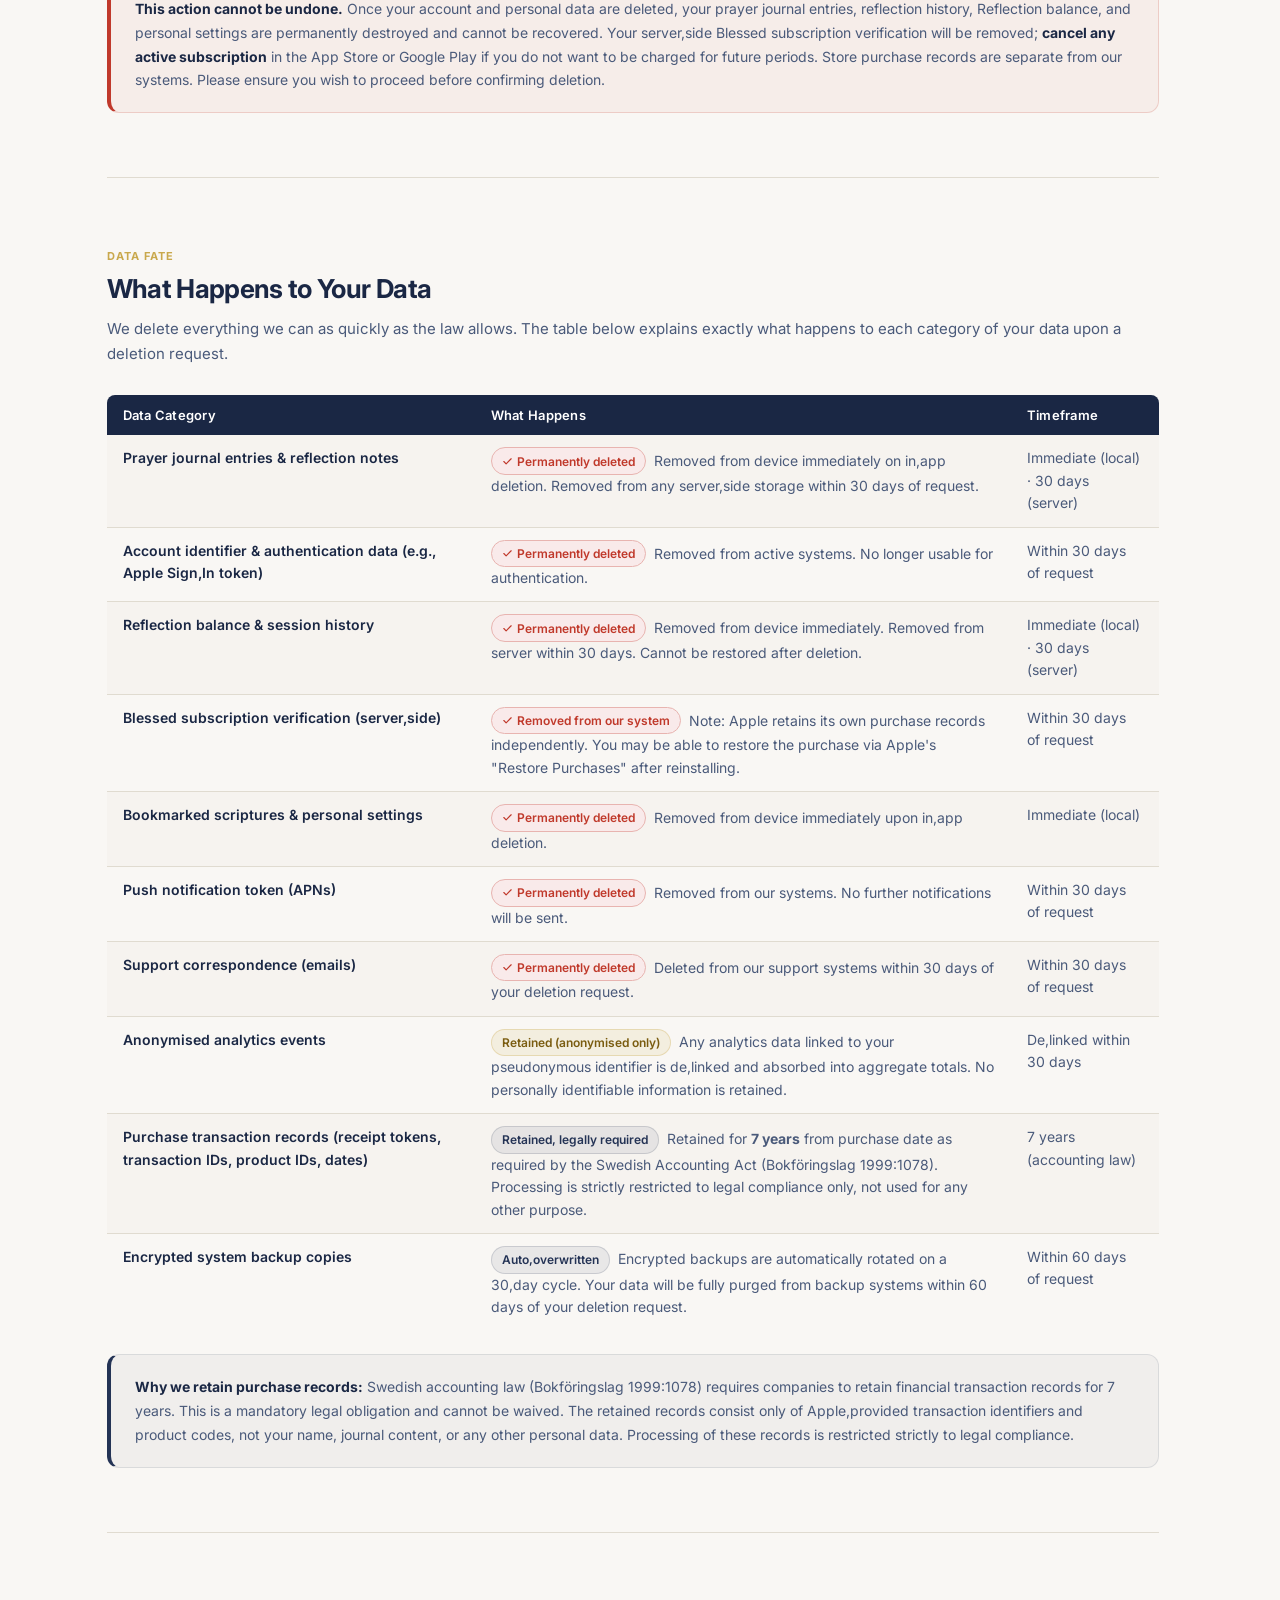
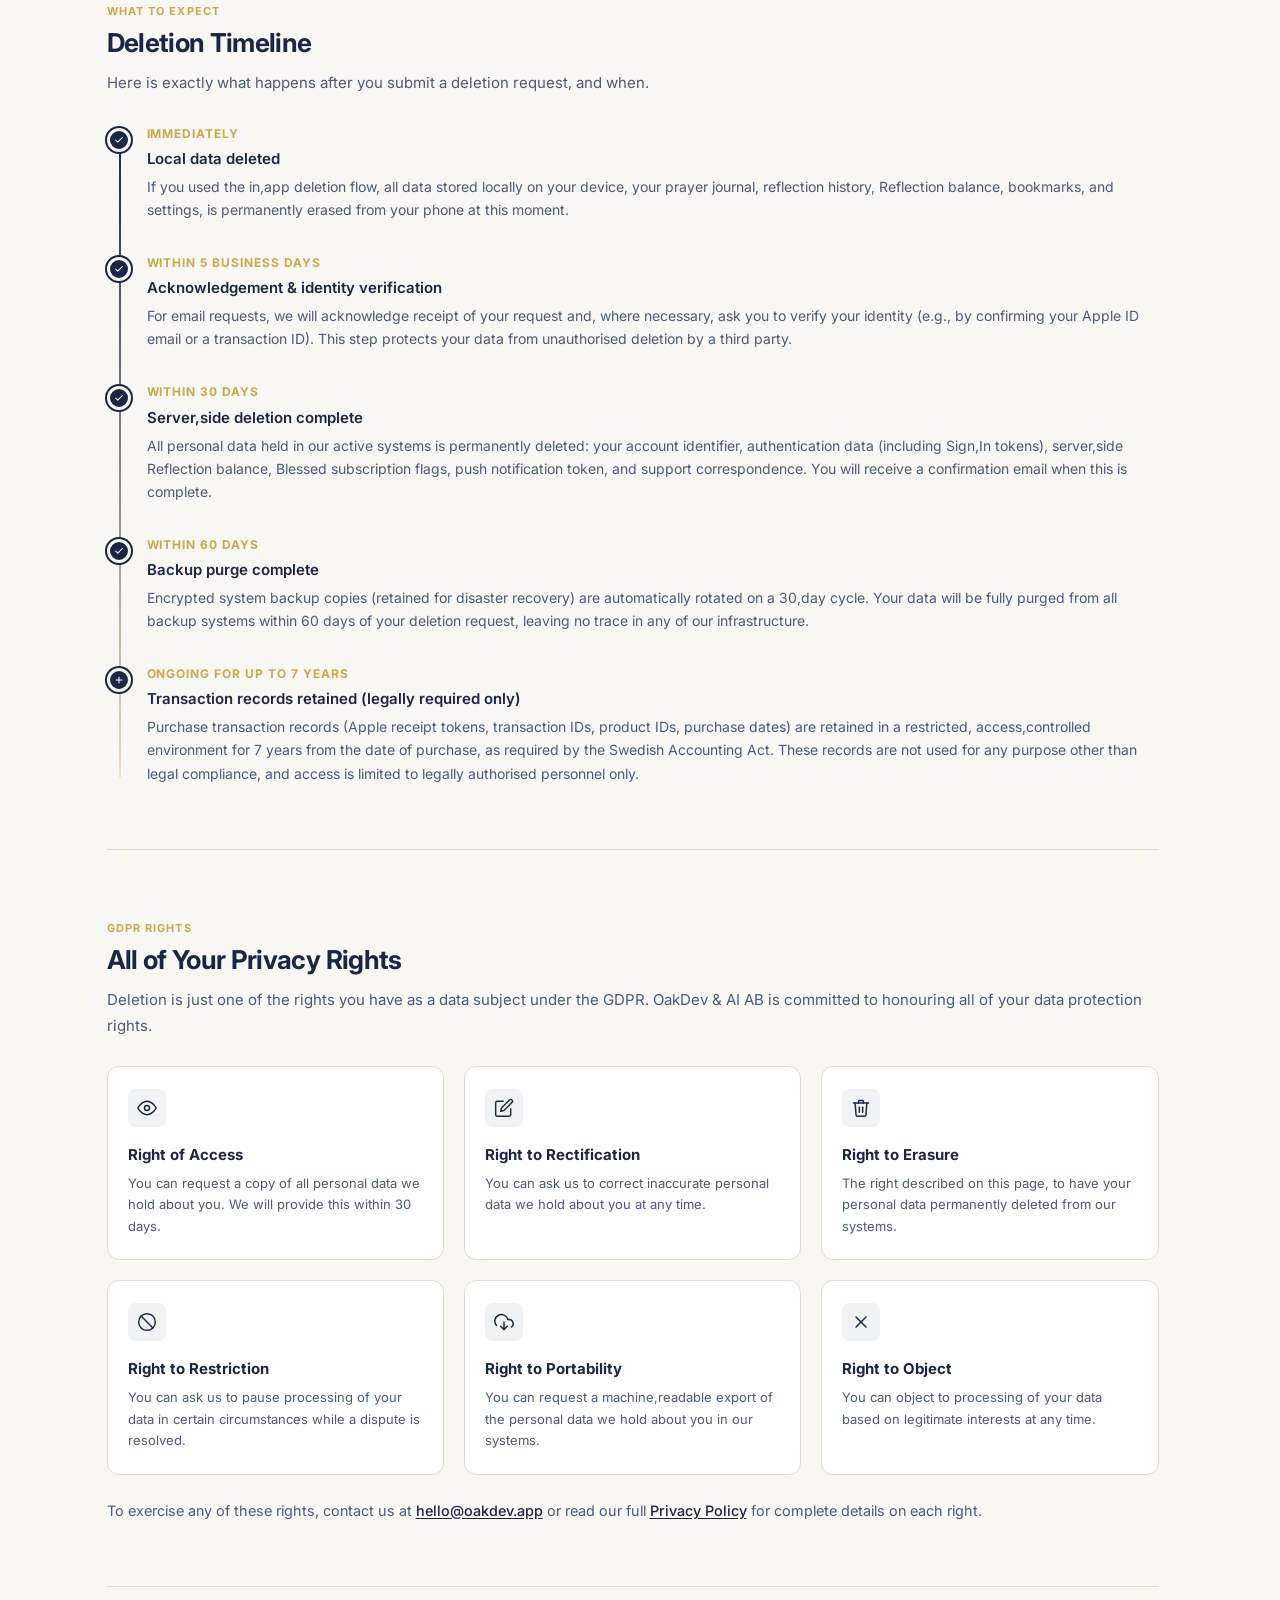
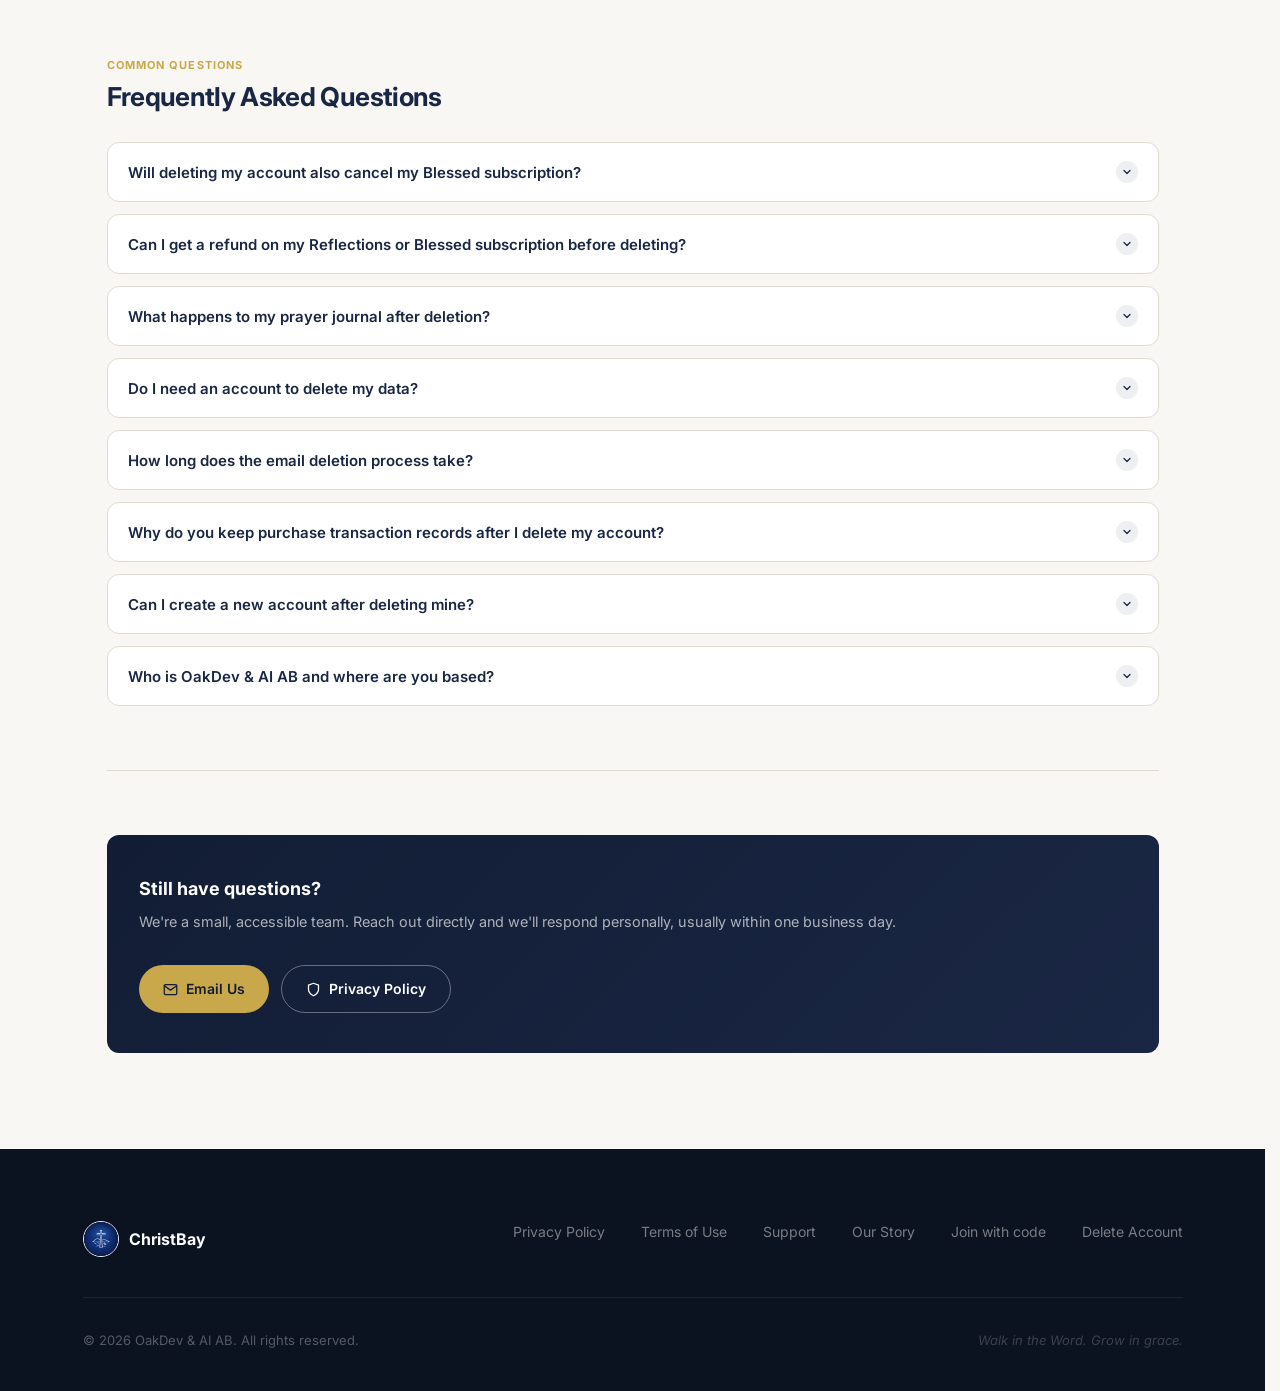
==== commit 4a9901d1: "text fixes" ====
--- a/delete-account/index.html
+++ b/delete-account/index.html
@@ -5,7 +5,7 @@
   <meta name="viewport" content="width=device-width, initial-scale=1.0" />
   <meta name="description" content="Delete your ChristBay account and personal data. OakDev &amp; AI AB is committed to your privacy rights under GDPR and Swedish data protection law." />
   <meta name="robots" content="index, follow" />
-  <title>Delete Account — ChristBay</title>
+  <title>Delete Account, ChristBay</title>
   <link rel="icon" type="image/png" href="/assets/brand.png" />
   <link rel="preconnect" href="https://fonts.googleapis.com" />
   <link rel="preconnect" href="https://fonts.gstatic.com" crossorigin />
@@ -235,621 +235,7 @@
     @media(prefers-reduced-motion:reduce){*,*::before,*::after{transition:none!important;animation:none!important}}
     @media print{.site-header,.skip-link{display:none}body{background:white;color:black}}
   </style>
-</head>
-<body>
-
-<a href="#main" class="skip-link">Skip to main content</a>
-
-<header class="site-header" role="banner">
-  <nav class="nav-inner" aria-label="Primary navigation">
-    <a href="/" class="nav-brand" aria-label="ChristBay — home">
-      <img src="/assets/brand.png" alt="" aria-hidden="true" />
-      <span class="nav-brand-name">ChristBay</span>
-    </a>
-    <div class="nav-links">
-      <a href="/#features" class="nav-text">Features</a>
-      <a href="/#premium" class="nav-text">Premium</a>
-      <a href="/history/" class="nav-text">Our Story</a>
-      <a href="/support/" class="nav-text">Support</a>
-      <div class="nav-dropdown">
-        <button type="button" class="nav-cta" id="download-toggle" aria-expanded="false" aria-haspopup="true" aria-label="Download options">Download</button>
-        <div class="nav-dropdown-menu" id="download-menu">
-          <a href="https://apps.apple.com/se/app/christbay-daglig-reflektion/id6759575925" class="nav-dropdown-item" aria-label="Download on Apple App Store">
-            <svg viewBox="0 0 24 24" width="18" height="18" aria-hidden="true" focusable="false" xmlns="http://www.w3.org/2000/svg"><path fill="currentColor" d="M18.71 19.5c-.83 1.24-1.71 2.45-3.05 2.47-1.34.03-1.77-.79-3.29-.79-1.53 0-2 .77-3.27.82-1.31.05-2.3-1.32-3.14-2.53C4.25 17 2.94 12.45 4.7 9.39c.87-1.52 2.43-2.48 4.12-2.51 1.28-.02 2.5.87 3.29.87.78 0 2.26-1.07 3.8-.91.65.03 2.47.26 3.64 1.98-.09.06-2.17 1.28-2.15 3.81.03 3.02 2.65 4.03 2.68 4.04-.03.07-.42 1.44-1.38 2.83M13 3.5c.73-.83 1.94-1.46 2.94-1.5.13 1.17-.34 2.35-1.04 3.19-.69.85-1.83 1.51-2.95 1.42-.15-1.15.41-2.35 1.05-3.11z"/></svg>
-            App Store
-          </a>
-          <a href="https://play.google.com/store/apps/details?id=com.oakdev.christbay" class="nav-dropdown-item" aria-label="Download on Google Play Store">
-            <svg viewBox="0 0 24 24" width="18" height="18" aria-hidden="true" focusable="false" xmlns="http://www.w3.org/2000/svg"><path fill="currentColor" d="M3.609 1.814L13.792 12 3.609 22.186c-.386.387-.593.916-.593 1.465V1.349c0 .549.207 1.078.593 1.465zm10.908 10.911L21.268 24 3.609 1.814 14.517 12.722z"/></svg>
-            Google Play
-          </a>
-        </div>
-      </div>
-    </div>
-  </nav>
-</header>
-
-<div class="page-hero" role="banner" aria-label="Delete Account header">
-  <div class="page-hero-inner">
-    <span class="page-hero-label">Your Data &amp; Privacy Rights</span>
-    <h1>Delete Your Account</h1>
-    <p class="page-hero-sub">You have the right to request deletion of your account and personal data at any time — no questions asked, no barriers. We will honour your request promptly.</p>
-  </div>
-</div>
-
-<main id="main">
-  <div class="page-body">
-
-    <!-- ============================================================
-         Privacy Rights Banner
-    ============================================================ -->
-    <div class="rights-banner" role="note" aria-label="Your privacy rights">
-      <div class="rights-banner-icon" aria-hidden="true">
-        <svg viewBox="0 0 24 24" aria-hidden="true">
-          <path d="M12 22s8-4 8-10V5l-8-3-8 3v7c0 6 8 10 8 10z"/>
-        </svg>
-      </div>
-      <div class="rights-banner-body">
-        <h2>Your Privacy Rights</h2>
-        <p>ChristBay is committed to protecting your privacy and complying with applicable data protection laws, including the <strong>EU General Data Protection Regulation (GDPR)</strong>, the <strong>Swedish Data Protection Act (2018:218)</strong>, and international privacy standards. You have the right to request deletion of your account and personal data at any time.</p>
-        <p>This right is guaranteed under <strong>GDPR Article 17 (Right to Erasure)</strong>, also known as the "Right to be Forgotten". OakDev &amp; AI AB, as your data controller, is legally bound to fulfil verified deletion requests promptly and completely — subject only to limited, legally required retention obligations. Read our full <a href="/privacy/">Privacy Policy</a> for complete details.</p>
-      </div>
-    </div>
-
-    <!-- ============================================================
-         Two deletion methods
-    ============================================================ -->
-    <div class="section-block">
-      <div class="section-block-header">
-        <span class="section-block-label">How to Delete</span>
-        <h2>Choose Your Deletion Method</h2>
-        <p>You can delete your account and data using either method below. Both are fully supported and will result in the same complete deletion of your personal data.</p>
-      </div>
-
-      <div class="action-grid">
-
-        <!-- Method 1: In-App -->
-        <div class="method-card method-primary">
-          <span class="method-badge badge-recommended">
-            <svg viewBox="0 0 24 24" aria-hidden="true" width="12" height="12" stroke="currentColor" fill="none" stroke-width="2.5" stroke-linecap="round" stroke-linejoin="round"><polyline points="20 6 9 17 4 12"/></svg>
-            Recommended — instant
-          </span>
-          <h3>Delete in the App</h3>
-          <p>The fastest way. Deletes all local data immediately and sends an automatic account deletion request to our servers — no email required.</p>
-          <div class="method-steps" aria-label="In-app deletion steps">
-            <div class="method-step">
-              <div class="step-num" aria-hidden="true">1</div>
-              <span>Open <strong>ChristBay</strong> on your phone</span>
-            </div>
-            <div class="method-step">
-              <div class="step-num" aria-hidden="true">2</div>
-              <span>Tap the <strong>Settings</strong> tab in the App</span>
-            </div>
-            <div class="method-step">
-              <div class="step-num" aria-hidden="true">3</div>
-              <span>Scroll <strong>all the way to the bottom</strong> of the Settings screen</span>
-            </div>
-            <div class="method-step">
-              <div class="step-num" aria-hidden="true">4</div>
-              <span>Tap the <strong>Delete Account</strong> button</span>
-            </div>
-            <div class="method-step">
-              <div class="step-num" aria-hidden="true">5</div>
-              <span>Tap <strong>Confirm</strong> in the dialog that appears. Done — deletion begins immediately.</span>
-            </div>
-          </div>
-          <a href="#" class="method-cta cta-primary" aria-label="Open ChristBay to delete your account">
-            <svg viewBox="0 0 24 24" aria-hidden="true"><rect x="5" y="2" width="14" height="20" rx="2" ry="2"/><line x1="12" y1="18" x2="12" y2="18"/></svg>
-            Open ChristBay
-          </a>
-        </div>
-
-        <!-- Method 2: Email -->
-        <div class="method-card method-secondary">
-          <span class="method-badge badge-alt">
-            <svg viewBox="0 0 24 24" aria-hidden="true" width="12" height="12" stroke="currentColor" fill="none" stroke-width="2.5" stroke-linecap="round" stroke-linejoin="round"><path d="M4 4h16c1.1 0 2 .9 2 2v12c0 1.1-.9 2-2 2H4c-1.1 0-2-.9-2-2V6c0-1.1.9-2 2-2z"/><polyline points="22,6 12,13 2,6"/></svg>
-            Alternative — via email
-          </span>
-          <h3>Request by Email</h3>
-          <p>If you no longer have access to the App, or prefer to request deletion directly, email us and we will handle the full deletion manually.</p>
-          <div class="method-steps" aria-label="Email deletion steps">
-            <div class="method-step">
-              <div class="step-num" aria-hidden="true">1</div>
-              <span>Send an email to <strong>hello@oakdev.app</strong></span>
-            </div>
-            <div class="method-step">
-              <div class="step-num" aria-hidden="true">2</div>
-              <span>Use the subject line: <strong>"Account Deletion Request"</strong></span>
-            </div>
-            <div class="method-step">
-              <div class="step-num" aria-hidden="true">3</div>
-              <span>Include your <strong>Apple ID or Google account email</strong>, or your <strong>purchase transaction ID</strong>, so we can locate your records</span>
-            </div>
-            <div class="method-step">
-              <div class="step-num" aria-hidden="true">4</div>
-              <span>We will verify and confirm your identity, then process the deletion within <strong>30 days</strong></span>
-            </div>
-            <div class="method-step">
-              <div class="step-num" aria-hidden="true">5</div>
-              <span>You will receive a <strong>confirmation email</strong> when deletion is complete</span>
-            </div>
-          </div>
-          <a href="mailto:hello@oakdev.app?subject=Account%20Deletion%20Request&body=Hello%20OakDev%20%26%20AI%20AB%2C%0A%0AI%20would%20like%20to%20request%20the%20deletion%20of%20my%20ChristBay%20account%20and%20all%20associated%20personal%20data.%0A%0AApple%20ID%20email%20or%20transaction%20ID%3A%20%5BPlease%20enter%20here%5D%0A%0AThank%20you." class="method-cta cta-secondary">
-            <svg viewBox="0 0 24 24" aria-hidden="true"><path d="M4 4h16c1.1 0 2 .9 2 2v12c0 1.1-.9 2-2 2H4c-1.1 0-2-.9-2-2V6c0-1.1.9-2 2-2z"/><polyline points="22,6 12,13 2,6"/></svg>
-            Email Us to Delete
-          </a>
-        </div>
-
-      </div><!-- /.action-grid -->
-
-      <div class="callout callout-warning">
-        <p class="callout-title">Deletion is permanent</p>
-        <p><strong>This action cannot be undone.</strong> Once your account and personal data are deleted, your prayer journal entries, reflection history, Reflection balance, and personal settings are permanently destroyed and cannot be recovered. Your server-side Blessed subscription verification will be removed; <strong>cancel any active subscription</strong> in the App Store or Google Play if you do not want to be charged for future periods. Store purchase records are separate from our systems. Please ensure you wish to proceed before confirming deletion.</p>
-      </div>
-    </div>
-
-    <hr class="section-divider" aria-hidden="true" />
-
-    <!-- ============================================================
-         What gets deleted vs retained
-    ============================================================ -->
-    <div class="section-block">
-      <div class="section-block-header">
-        <span class="section-block-label">Data Fate</span>
-        <h2>What Happens to Your Data</h2>
-        <p>We delete everything we can as quickly as the law allows. The table below explains exactly what happens to each category of your data upon a deletion request.</p>
-      </div>
-
-      <table class="data-table" aria-label="What happens to your data upon deletion">
-        <thead>
-          <tr>
-            <th scope="col">Data Category</th>
-            <th scope="col">What Happens</th>
-            <th scope="col">Timeframe</th>
-          </tr>
-        </thead>
-        <tbody>
-          <tr>
-            <td>Prayer journal entries &amp; reflection notes</td>
-            <td>
-              <span class="tag tag-deleted" aria-label="Permanently deleted">
-                <svg viewBox="0 0 24 24" aria-hidden="true"><polyline points="20 6 9 17 4 12"/></svg>
-                Permanently deleted
-              </span>
-              &nbsp;Removed from device immediately on in-app deletion. Removed from any server-side storage within 30 days of request.
-            </td>
-            <td>Immediate (local) · 30 days (server)</td>
-          </tr>
-          <tr>
-            <td>Account identifier &amp; authentication data (e.g., Apple Sign-In token)</td>
-            <td>
-              <span class="tag tag-deleted" aria-label="Permanently deleted">
-                <svg viewBox="0 0 24 24" aria-hidden="true"><polyline points="20 6 9 17 4 12"/></svg>
-                Permanently deleted
-              </span>
-              &nbsp;Removed from active systems. No longer usable for authentication.
-            </td>
-            <td>Within 30 days of request</td>
-          </tr>
-          <tr>
-            <td>Reflection balance &amp; session history</td>
-            <td>
-              <span class="tag tag-deleted" aria-label="Permanently deleted">
-                <svg viewBox="0 0 24 24" aria-hidden="true"><polyline points="20 6 9 17 4 12"/></svg>
-                Permanently deleted
-              </span>
-              &nbsp;Removed from device immediately. Removed from server within 30 days. Cannot be restored after deletion.
-            </td>
-            <td>Immediate (local) · 30 days (server)</td>
-          </tr>
-          <tr>
-            <td>Blessed subscription verification (server-side)</td>
-            <td>
-              <span class="tag tag-deleted" aria-label="Permanently deleted">
-                <svg viewBox="0 0 24 24" aria-hidden="true"><polyline points="20 6 9 17 4 12"/></svg>
-                Removed from our system
-              </span>
-              &nbsp;Note: Apple retains its own purchase records independently. You may be able to restore the purchase via Apple's "Restore Purchases" after reinstalling.
-            </td>
-            <td>Within 30 days of request</td>
-          </tr>
-          <tr>
-            <td>Bookmarked scriptures &amp; personal settings</td>
-            <td>
-              <span class="tag tag-deleted" aria-label="Permanently deleted">
-                <svg viewBox="0 0 24 24" aria-hidden="true"><polyline points="20 6 9 17 4 12"/></svg>
-                Permanently deleted
-              </span>
-              &nbsp;Removed from device immediately upon in-app deletion.
-            </td>
-            <td>Immediate (local)</td>
-          </tr>
-          <tr>
-            <td>Push notification token (APNs)</td>
-            <td>
-              <span class="tag tag-deleted" aria-label="Permanently deleted">
-                <svg viewBox="0 0 24 24" aria-hidden="true"><polyline points="20 6 9 17 4 12"/></svg>
-                Permanently deleted
-              </span>
-              &nbsp;Removed from our systems. No further notifications will be sent.
-            </td>
-            <td>Within 30 days of request</td>
-          </tr>
-          <tr>
-            <td>Support correspondence (emails)</td>
-            <td>
-              <span class="tag tag-deleted" aria-label="Permanently deleted">
-                <svg viewBox="0 0 24 24" aria-hidden="true"><polyline points="20 6 9 17 4 12"/></svg>
-                Permanently deleted
-              </span>
-              &nbsp;Deleted from our support systems within 30 days of your deletion request.
-            </td>
-            <td>Within 30 days of request</td>
-          </tr>
-          <tr>
-            <td>Anonymised analytics events</td>
-            <td>
-              <span class="tag tag-retained" aria-label="Retained (anonymised)">
-                Retained (anonymised only)
-              </span>
-              &nbsp;Any analytics data linked to your pseudonymous identifier is de-linked and absorbed into aggregate totals. No personally identifiable information is retained.
-            </td>
-            <td>De-linked within 30 days</td>
-          </tr>
-          <tr>
-            <td>Purchase transaction records (receipt tokens, transaction IDs, product IDs, dates)</td>
-            <td>
-              <span class="tag tag-restricted" aria-label="Retained (legally required, restricted processing)">
-                Retained — legally required
-              </span>
-              &nbsp;Retained for <strong>7 years</strong> from purchase date as required by the Swedish Accounting Act (Bokföringslag 1999:1078). Processing is strictly restricted to legal compliance only — not used for any other purpose.
-            </td>
-            <td>7 years (accounting law)</td>
-          </tr>
-          <tr>
-            <td>Encrypted system backup copies</td>
-            <td>
-              <span class="tag tag-restricted" aria-label="Automatically overwritten">
-                Auto-overwritten
-              </span>
-              &nbsp;Encrypted backups are automatically rotated on a 30-day cycle. Your data will be fully purged from backup systems within 60 days of your deletion request.
-            </td>
-            <td>Within 60 days of request</td>
-          </tr>
-        </tbody>
-      </table>
-
-      <div class="callout callout-info" style="margin-top:1.5rem">
-        <p><strong>Why we retain purchase records:</strong> Swedish accounting law (Bokföringslag 1999:1078) requires companies to retain financial transaction records for 7 years. This is a mandatory legal obligation and cannot be waived. The retained records consist only of Apple-provided transaction identifiers and product codes — not your name, journal content, or any other personal data. Processing of these records is restricted strictly to legal compliance.</p>
-      </div>
-    </div>
-
-    <hr class="section-divider" aria-hidden="true" />
-
-    <!-- ============================================================
-         Timeline / process
-    ============================================================ -->
-    <div class="section-block">
-      <div class="section-block-header">
-        <span class="section-block-label">What to Expect</span>
-        <h2>Deletion Timeline</h2>
-        <p>Here is exactly what happens after you submit a deletion request, and when.</p>
-      </div>
-
-      <div class="timeline" aria-label="Deletion process timeline">
-
-        <div class="timeline-item">
-          <div class="timeline-dot" aria-hidden="true">
-            <svg viewBox="0 0 24 24"><polyline points="20 6 9 17 4 12"/></svg>
-          </div>
-          <p class="timeline-time">Immediately</p>
-          <p class="timeline-title">Local data deleted</p>
-          <p class="timeline-desc">If you used the in-app deletion flow, all data stored locally on your device — your prayer journal, reflection history, Reflection balance, bookmarks, and settings — is permanently erased from your phone at this moment.</p>
-        </div>
-
-        <div class="timeline-item">
-          <div class="timeline-dot" aria-hidden="true">
-            <svg viewBox="0 0 24 24"><polyline points="20 6 9 17 4 12"/></svg>
-          </div>
-          <p class="timeline-time">Within 5 business days</p>
-          <p class="timeline-title">Acknowledgement &amp; identity verification</p>
-          <p class="timeline-desc">For email requests, we will acknowledge receipt of your request and, where necessary, ask you to verify your identity (e.g., by confirming your Apple ID email or a transaction ID). This step protects your data from unauthorised deletion by a third party.</p>
-        </div>
-
-        <div class="timeline-item">
-          <div class="timeline-dot" aria-hidden="true">
-            <svg viewBox="0 0 24 24"><polyline points="20 6 9 17 4 12"/></svg>
-          </div>
-          <p class="timeline-time">Within 30 days</p>
-          <p class="timeline-title">Server-side deletion complete</p>
-          <p class="timeline-desc">All personal data held in our active systems is permanently deleted: your account identifier, authentication data (including Sign-In tokens), server-side Reflection balance, Blessed subscription flags, push notification token, and support correspondence. You will receive a confirmation email when this is complete.</p>
-        </div>
-
-        <div class="timeline-item">
-          <div class="timeline-dot" aria-hidden="true">
-            <svg viewBox="0 0 24 24"><polyline points="20 6 9 17 4 12"/></svg>
-          </div>
-          <p class="timeline-time">Within 60 days</p>
-          <p class="timeline-title">Backup purge complete</p>
-          <p class="timeline-desc">Encrypted system backup copies (retained for disaster recovery) are automatically rotated on a 30-day cycle. Your data will be fully purged from all backup systems within 60 days of your deletion request, leaving no trace in any of our infrastructure.</p>
-        </div>
-
-        <div class="timeline-item">
-          <div class="timeline-dot" aria-hidden="true">
-            <svg viewBox="0 0 24 24"><line x1="12" y1="5" x2="12" y2="19"/><line x1="5" y1="12" x2="19" y2="12"/></svg>
-          </div>
-          <p class="timeline-time">Ongoing for up to 7 years</p>
-          <p class="timeline-title">Transaction records retained (legally required only)</p>
-          <p class="timeline-desc">Purchase transaction records (Apple receipt tokens, transaction IDs, product IDs, purchase dates) are retained in a restricted, access-controlled environment for 7 years from the date of purchase, as required by the Swedish Accounting Act. These records are not used for any purpose other than legal compliance, and access is limited to legally authorised personnel only.</p>
-        </div>
-
-      </div>
-    </div>
-
-    <hr class="section-divider" aria-hidden="true" />
-
-    <!-- ============================================================
-         Your GDPR Rights
-    ============================================================ -->
-    <div class="section-block">
-      <div class="section-block-header">
-        <span class="section-block-label">GDPR Rights</span>
-        <h2>All of Your Privacy Rights</h2>
-        <p>Deletion is just one of the rights you have as a data subject under the GDPR. OakDev &amp; AI AB is committed to honouring all of your data protection rights.</p>
-      </div>
-
-      <div class="rights-grid" role="list">
-
-        <div class="right-card" role="listitem">
-          <div class="right-card-icon" aria-hidden="true">
-            <svg viewBox="0 0 24 24"><path d="M1 12s4-8 11-8 11 8 11 8-4 8-11 8-11-8-11-8z"/><circle cx="12" cy="12" r="3"/></svg>
-          </div>
-          <h3>Right of Access</h3>
-          <p>You can request a copy of all personal data we hold about you. We will provide this within 30 days.</p>
-        </div>
-
-        <div class="right-card" role="listitem">
-          <div class="right-card-icon" aria-hidden="true">
-            <svg viewBox="0 0 24 24"><path d="M11 4H4a2 2 0 0 0-2 2v14a2 2 0 0 0 2 2h14a2 2 0 0 0 2-2v-7"/><path d="M18.5 2.5a2.121 2.121 0 0 1 3 3L12 15l-4 1 1-4 9.5-9.5z"/></svg>
-          </div>
-          <h3>Right to Rectification</h3>
-          <p>You can ask us to correct inaccurate personal data we hold about you at any time.</p>
-        </div>
-
-        <div class="right-card" role="listitem">
-          <div class="right-card-icon" aria-hidden="true">
-            <svg viewBox="0 0 24 24"><polyline points="3 6 5 6 21 6"/><path d="M19 6l-1 14a2 2 0 0 1-2 2H8a2 2 0 0 1-2-2L5 6"/><path d="M10 11v6"/><path d="M14 11v6"/><path d="M9 6V4a1 1 0 0 1 1-1h4a1 1 0 0 1 1 1v2"/></svg>
-          </div>
-          <h3>Right to Erasure</h3>
-          <p>The right described on this page — to have your personal data permanently deleted from our systems.</p>
-        </div>
-
-        <div class="right-card" role="listitem">
-          <div class="right-card-icon" aria-hidden="true">
-            <svg viewBox="0 0 24 24"><circle cx="12" cy="12" r="10"/><line x1="4.93" y1="4.93" x2="19.07" y2="19.07"/></svg>
-          </div>
-          <h3>Right to Restriction</h3>
-          <p>You can ask us to pause processing of your data in certain circumstances while a dispute is resolved.</p>
-        </div>
-
-        <div class="right-card" role="listitem">
-          <div class="right-card-icon" aria-hidden="true">
-            <svg viewBox="0 0 24 24"><polyline points="8 17 12 21 16 17"/><line x1="12" y1="12" x2="12" y2="21"/><path d="M20.88 18.09A5 5 0 0 0 18 9h-1.26A8 8 0 1 0 3 16.29"/></svg>
-          </div>
-          <h3>Right to Portability</h3>
-          <p>You can request a machine-readable export of the personal data we hold about you in our systems.</p>
-        </div>
-
-        <div class="right-card" role="listitem">
-          <div class="right-card-icon" aria-hidden="true">
-            <svg viewBox="0 0 24 24"><line x1="18" y1="6" x2="6" y2="18"/><line x1="6" y1="6" x2="18" y2="18"/></svg>
-          </div>
-          <h3>Right to Object</h3>
-          <p>You can object to processing of your data based on legitimate interests at any time.</p>
-        </div>
-
-      </div>
-
-      <p style="margin-top:1.5rem;font-size:.9rem;color:var(--text-secondary);">To exercise any of these rights, contact us at <a href="mailto:hello@oakdev.app" class="doc-link">hello@oakdev.app</a> or read our full <a href="/privacy/" class="doc-link">Privacy Policy</a> for complete details on each right.</p>
-    </div>
-
-    <hr class="section-divider" aria-hidden="true" />
-
-    <!-- ============================================================
-         FAQ
-    ============================================================ -->
-    <div class="section-block">
-      <div class="section-block-header">
-        <span class="section-block-label">Common Questions</span>
-        <h2>Frequently Asked Questions</h2>
-      </div>
-
-      <div class="faq-list" role="list">
-
-        <div class="faq-item" role="listitem">
-          <button class="faq-question" aria-expanded="false" aria-controls="faq-a1" id="faq-q1">
-            Will deleting my account also cancel my Blessed subscription?
-            <span class="faq-icon" aria-hidden="true"><svg viewBox="0 0 24 24"><polyline points="6 9 12 15 18 9"/></svg></span>
-          </button>
-          <div class="faq-answer" id="faq-a1" role="region" aria-labelledby="faq-q1">
-            <div class="faq-answer-inner">
-              <p>Deleting your account removes our server-side record of your subscription status. It does <strong>not</strong> automatically cancel billing with Apple or Google. To stop future charges, cancel the subscription in your <strong>App Store or Google Play subscriptions</strong> settings.</p>
-              <p>If you reinstall ChristBay later, you may be able to re-link an active store subscription or restore purchases according to the store's rules — but this is not guaranteed by OakDev &amp; AI AB.</p>
-            </div>
-          </div>
-        </div>
-
-        <div class="faq-item" role="listitem">
-          <button class="faq-question" aria-expanded="false" aria-controls="faq-a2" id="faq-q2">
-            Can I get a refund on my Reflections or Blessed subscription before deleting?
-            <span class="faq-icon" aria-hidden="true"><svg viewBox="0 0 24 24"><polyline points="6 9 12 15 18 9"/></svg></span>
-          </button>
-          <div class="faq-answer" id="faq-a2" role="region" aria-labelledby="faq-q2">
-            <div class="faq-answer-inner">
-              <p>Refund requests go through the store that charged you — <strong>Apple</strong> (iOS) or <strong>Google Play</strong> (Android). OakDev &amp; AI AB does not process refunds directly.</p>
-              <ul>
-                <li><strong>Apple:</strong> Visit <strong>reportaproblem.apple.com</strong>, sign in, select the ChristBay purchase, and request a refund.</li>
-                <li><strong>Google Play:</strong> Open Play Store → Payments &amp; subscriptions → ChristBay → Request a refund, or use Google's help flow for Play purchases.</li>
-              </ul>
-              <p>Please note that you may also have mandatory refund rights under Swedish consumer law (Distansavtalslagen) or EU consumer law. Contact us at <a href="mailto:hello@oakdev.app">hello@oakdev.app</a> if you believe you have a legal right to a refund and would like our assistance.</p>
-            </div>
-          </div>
-        </div>
-
-        <div class="faq-item" role="listitem">
-          <button class="faq-question" aria-expanded="false" aria-controls="faq-a3" id="faq-q3">
-            What happens to my prayer journal after deletion?
-            <span class="faq-icon" aria-hidden="true"><svg viewBox="0 0 24 24"><polyline points="6 9 12 15 18 9"/></svg></span>
-          </button>
-          <div class="faq-answer" id="faq-a3" role="region" aria-labelledby="faq-q3">
-            <div class="faq-answer-inner">
-              <p>Your prayer journal entries are stored locally on your device. Upon in-app deletion, they are immediately and permanently erased from your phone. They cannot be recovered by OakDev &amp; AI AB under any circumstances.</p>
-              <p>If you have cloud backup enabled on your device, a backup copy of your journal may exist in your personal iCloud (iOS) or Google One/Drive (Android) backup. This backup data is entirely outside our control — we do not have access to it. To remove it: on iOS, go to <em>iPhone Settings → [Your Name] → iCloud → Manage Storage → Backups → ChristBay</em>; on Android, manage app backup data through <em>Settings → Google → Backup</em>.</p>
-            </div>
-          </div>
-        </div>
-
-        <div class="faq-item" role="listitem">
-          <button class="faq-question" aria-expanded="false" aria-controls="faq-a4" id="faq-q4">
-            Do I need an account to delete my data?
-            <span class="faq-icon" aria-hidden="true"><svg viewBox="0 0 24 24"><polyline points="6 9 12 15 18 9"/></svg></span>
-          </button>
-          <div class="faq-answer" id="faq-a4" role="region" aria-labelledby="faq-q4">
-            <div class="faq-answer-inner">
-              <p>No. If you used ChristBay without creating an account, then all your data is stored locally on your device only. You can delete all of it instantly: open the App, tap <strong>Settings</strong>, scroll to the bottom, and tap <strong>Delete Account</strong> — or simply uninstall the App from your phone.</p>
-              <p>If you did create an account (using Sign in with Apple), use the in-app deletion flow or email us at <a href="mailto:hello@oakdev.app">hello@oakdev.app</a> to have your server-side account data removed as well.</p>
-            </div>
-          </div>
-        </div>
-
-        <div class="faq-item" role="listitem">
-          <button class="faq-question" aria-expanded="false" aria-controls="faq-a5" id="faq-q5">
-            How long does the email deletion process take?
-            <span class="faq-icon" aria-hidden="true"><svg viewBox="0 0 24 24"><polyline points="6 9 12 15 18 9"/></svg></span>
-          </button>
-          <div class="faq-answer" id="faq-a5" role="region" aria-labelledby="faq-q5">
-            <div class="faq-answer-inner">
-              <p>We will acknowledge your email request within <strong>5 business days</strong>. We may ask you to verify your identity to protect your account from unauthorised deletion. Once verified, we will complete the server-side deletion within <strong>30 days</strong> and send you a confirmation email. Encrypted backup copies will be fully purged within <strong>60 days</strong>.</p>
-              <p>Under the GDPR, we are legally required to complete verified erasure requests within one calendar month (extendable by a further two months for complex requests). We aim to process all requests well within this timeframe.</p>
-            </div>
-          </div>
-        </div>
-
-        <div class="faq-item" role="listitem">
-          <button class="faq-question" aria-expanded="false" aria-controls="faq-a6" id="faq-q6">
-            Why do you keep purchase transaction records after I delete my account?
-            <span class="faq-icon" aria-hidden="true"><svg viewBox="0 0 24 24"><polyline points="6 9 12 15 18 9"/></svg></span>
-          </button>
-          <div class="faq-answer" id="faq-a6" role="region" aria-labelledby="faq-q6">
-            <div class="faq-answer-inner">
-              <p>Swedish accounting law (Bokföringslag 1999:1078) requires all companies to retain financial transaction records for 7 years from the date of the transaction. This is a mandatory legal obligation — we cannot lawfully delete these records earlier, even if requested.</p>
-              <p>The retained records consist only of Apple-provided data: transaction identifiers, product codes, and purchase dates. They do not include your name, your journal content, or any other personal data. Access to these records is strictly restricted to legally authorised personnel for the sole purpose of legal compliance, and they are not used for any other purpose.</p>
-            </div>
-          </div>
-        </div>
-
-        <div class="faq-item" role="listitem">
-          <button class="faq-question" aria-expanded="false" aria-controls="faq-a7" id="faq-q7">
-            Can I create a new account after deleting mine?
-            <span class="faq-icon" aria-hidden="true"><svg viewBox="0 0 24 24"><polyline points="6 9 12 15 18 9"/></svg></span>
-          </button>
-          <div class="faq-answer" id="faq-a7" role="region" aria-labelledby="faq-q7">
-            <div class="faq-answer-inner">
-              <p>Yes. After your account is deleted, you are free to reinstall ChristBay and create a new account at any time. As a new user, you would receive the standard <strong>12 starter Reflections</strong> for free accounts. You may be able to restore eligible store purchases (Blessed subscription, Top-Up Packs) via the store's restore flow, subject to Apple or Google policies.</p>
-              <p>Your deleted journal entries, reflection history, and previous settings cannot be restored — only the purchase entitlements may be recoverable via Apple.</p>
-            </div>
-          </div>
-        </div>
-
-        <div class="faq-item" role="listitem">
-          <button class="faq-question" aria-expanded="false" aria-controls="faq-a8" id="faq-q8">
-            Who is OakDev &amp; AI AB and where are you based?
-            <span class="faq-icon" aria-hidden="true"><svg viewBox="0 0 24 24"><polyline points="6 9 12 15 18 9"/></svg></span>
-          </button>
-          <div class="faq-answer" id="faq-a8" role="region" aria-labelledby="faq-q8">
-            <div class="faq-answer-inner">
-              <p>OakDev &amp; AI AB is a Swedish limited liability company (Aktiebolag) and the developer and publisher of ChristBay. As a Swedish company, we are established within the European Union and are directly subject to the GDPR. Our lead supervisory authority is the Swedish Authority for Privacy Protection (<strong>Integritetsskyddsmyndigheten, IMY</strong>).</p>
-              <p>You can reach us at <a href="mailto:hello@oakdev.app">hello@oakdev.app</a>. If you wish to lodge a complaint about our data practices, you may contact IMY at <strong>imy@imy.se</strong> or via <em>imy.se</em>.</p>
-            </div>
-          </div>
-        </div>
-
-      </div><!-- /.faq-list -->
-    </div>
-
-    <hr class="section-divider" aria-hidden="true" />
-
-    <!-- ============================================================
-         Contact strip
-    ============================================================ -->
-    <div class="contact-strip" role="complementary" aria-label="Contact us">
-      <div class="contact-strip-body">
-        <h3>Still have questions?</h3>
-        <p>We're a small, accessible team. Reach out directly and we'll respond personally — usually within one business day.</p>
-      </div>
-      <div class="contact-strip-actions">
-        <a href="mailto:hello@oakdev.app?subject=Account%20Deletion%20Request&body=Hello%20OakDev%20%26%20AI%20AB%2C%0A%0AI%20would%20like%20to%20request%20the%20deletion%20of%20my%20ChristBay%20account%20and%20all%20associated%20personal%20data.%0A%0AApple%20ID%20email%20or%20transaction%20ID%3A%20%5BPlease%20enter%20here%5D%0A%0AThank%20you." class="btn btn-gold">
-          <svg viewBox="0 0 24 24" aria-hidden="true"><path d="M4 4h16c1.1 0 2 .9 2 2v12c0 1.1-.9 2-2 2H4c-1.1 0-2-.9-2-2V6c0-1.1.9-2 2-2z"/><polyline points="22,6 12,13 2,6"/></svg>
-          Email Us
-        </a>
-        <a href="/privacy/" class="btn btn-outline-white">
-          <svg viewBox="0 0 24 24" aria-hidden="true"><path d="M12 22s8-4 8-10V5l-8-3-8 3v7c0 6 8 10 8 10z"/></svg>
-          Privacy Policy
-        </a>
-      </div>
-    </div>
-
-  </div><!-- /.page-body -->
-</main>
-
-<footer class="site-footer" role="contentinfo">
-  <div class="footer-inner">
-    <div class="footer-top">
-      <div class="footer-brand">
-        <img src="/assets/brand.png" alt="ChristBay" />
-        <span class="footer-brand-name">ChristBay</span>
-      </div>
-      <nav class="footer-nav" aria-label="Footer links">
-        <a href="/privacy/">Privacy Policy</a>
-        <a href="/terms/">Terms of Use</a>
-        <a href="/support/">Support</a>
-        <a href="/history/">Our Story</a>
-        <a href="/join/">Join with code</a>
-        <a href="/delete-account/" aria-current="page">Delete Account</a>
-      </nav>
-    </div>
-    <div class="footer-bottom">
-      <p class="footer-copyright">&copy; 2026 OakDev &amp; AI AB. All rights reserved.</p>
-      <p class="footer-tagline">Walk in the Word. Grow in grace.</p>
-    </div>
-  </div>
-</footer>
-
-<script>
-(function(){
-  'use strict';
-
-  /* FAQ accordion */
-  var questions = document.querySelectorAll('.faq-question');
-  questions.forEach(function(btn){
-    btn.addEventListener('click', function(){
-      var isOpen = this.getAttribute('aria-expanded') === 'true';
-      /* close all */
-      questions.forEach(function(b){
-        b.setAttribute('aria-expanded','false');
-        var ans = document.getElementById(b.getAttribute('aria-controls'));
-        if(ans) ans.style.maxHeight = '0';
-      });
-      /* open clicked if it was closed */
-      if(!isOpen){
-        this.setAttribute('aria-expanded','true');
-        var answer = document.getElementById(this.getAttribute('aria-controls'));
-        if(answer) answer.style.maxHeight = answer.scrollHeight + 'px';
-      }
-    });
-  });
-
-}());
-</script>
+
 <script>
 (function () {
   var downloadToggle = document.getElementById('download-toggle');
@@ -882,6 +268,1109 @@
   }
 })();
 </script>
+</head>
+<body>
+
+<a href="#main" class="skip-link">Skip to main content</a>
+
+<header class="site-header" role="banner">
+  <nav class="nav-inner" aria-label="Primary navigation">
+    <a href="/" class="nav-brand" aria-label="ChristBay, home">
+      <img src="/assets/brand.png" alt="" aria-hidden="true" />
+      <span class="nav-brand-name">ChristBay</span>
+    </a>
+    <div class="nav-links">
+      <a href="/#features" class="nav-text">Features</a>
+      <a href="/#premium" class="nav-text">Premium</a>
+      <a href="/history/" class="nav-text">Our Story</a>
+      <a href="/support/" class="nav-text">Support</a>
+      <div class="nav-dropdown">
+        <button type="button" class="nav-cta" id="download-toggle" aria-expanded="false" aria-haspopup="true" aria-label="Download options">Download</button>
+        <div class="nav-dropdown-menu" id="download-menu">
+          <a href="https://apps.apple.com/se/app/christbay-daglig-reflektion/id6759575925" class="nav-dropdown-item" aria-label="Download on Apple App Store">
+            <svg viewBox="0 0 24 24" width="18" height="18" aria-hidden="true" focusable="false" xmlns="http://www.w3.org/2000/svg"><path fill="currentColor" d="M18.71 19.5c-.83 1.24-1.71 2.45-3.05 2.47-1.34.03-1.77-.79-3.29-.79-1.53 0-2 .77-3.27.82-1.31.05-2.3-1.32-3.14-2.53C4.25 17 2.94 12.45 4.7 9.39c.87-1.52 2.43-2.48 4.12-2.51 1.28-.02 2.5.87 3.29.87.78 0 2.26-1.07 3.8-.91.65.03 2.47.26 3.64 1.98-.09.06-2.17 1.28-2.15 3.81.03 3.02 2.65 4.03 2.68 4.04-.03.07-.42 1.44-1.38 2.83M13 3.5c.73-.83 1.94-1.46 2.94-1.5.13 1.17-.34 2.35-1.04 3.19-.69.85-1.83 1.51-2.95 1.42-.15-1.15.41-2.35 1.05-3.11z"/></svg>
+            App Store
+          </a>
+          <a href="https://play.google.com/store/apps/details?id=com.oakdev.christbay" class="nav-dropdown-item" aria-label="Download on Google Play Store">
+            <svg viewBox="0 0 24 24" width="18" height="18" aria-hidden="true" focusable="false" xmlns="http://www.w3.org/2000/svg"><path fill="currentColor" d="M3.609 1.814L13.792 12 3.609 22.186c-.386.387-.593.916-.593 1.465V1.349c0 .549.207 1.078.593 1.465zm10.908 10.911L21.268 24 3.609 1.814 14.517 12.722z"/></svg>
+            Google Play
+          </a>
+        </div>
+      </div>
+    </div>
+  </nav>
+</header>
+
+<div class="page-hero" role="banner" aria-label="Delete Account header">
+  <div class="page-hero-inner">
+    <span class="page-hero-label">Your Data &amp; Privacy Rights</span>
+    <h1>Delete Your Account</h1>
+    <p class="page-hero-sub">You have the right to request deletion of your account and personal data at any time, no questions asked, no barriers. We will honour your request promptly.</p>
+  </div>
+</div>
+
+<main id="main">
+  <div class="page-body">
+
+    <!-- ============================================================
+         Privacy Rights Banner
+    ============================================================ -->
+    <div class="rights-banner" role="note" aria-label="Your privacy rights">
+      <div class="rights-banner-icon" aria-hidden="true">
+        <svg viewBox="0 0 24 24" aria-hidden="true">
+          <path d="M12 22s8-4 8-10V5l-8-3-8 3v7c0 6 8 10 8 10z"/>
+        </svg>
+      </div>
+      <div class="rights-banner-body">
+        <h2>Your Privacy Rights</h2>
+        <p>ChristBay is committed to protecting your privacy and complying with applicable data protection laws, including the <strong>EU General Data Protection Regulation (GDPR)</strong>, the <strong>Swedish Data Protection Act (2018:218)</strong>, and international privacy standards. You have the right to request deletion of your account and personal data at any time.</p>
+        <p>This right is guaranteed under <strong>GDPR Article 17 (Right to Erasure)</strong>, also known as the "Right to be Forgotten". OakDev &amp; AI AB, as your data controller, is legally bound to fulfil verified deletion requests promptly and completely, subject only to limited, legally required retention obligations. Read our full <a href="/privacy/">Privacy Policy</a> for complete details.</p>
+      </div>
+    </div>
+
+    <!-- ============================================================
+         Two deletion methods
+    ============================================================ -->
+    <div class="section-block">
+      <div class="section-block-header">
+        <span class="section-block-label">How to Delete</span>
+        <h2>Choose Your Deletion Method</h2>
+        <p>You can delete your account and data using either method below. Both are fully supported and will result in the same complete deletion of your personal data.</p>
+      </div>
+
+      <div class="action-grid">
+
+        <!-- Method 1: In-App -->
+        <div class="method-card method-primary">
+          <span class="method-badge badge-recommended">
+            <svg viewBox="0 0 24 24" aria-hidden="true" width="12" height="12" stroke="currentColor" fill="none" stroke-width="2.5" stroke-linecap="round" stroke-linejoin="round"><polyline points="20 6 9 17 4 12"/></svg>
+            Recommended, instant
+          </span>
+          <h3>Delete in the App</h3>
+          <p>The fastest way. Deletes all local data immediately and sends an automatic account deletion request to our servers, no email required.</p>
+          <div class="method-steps" aria-label="In,app deletion steps">
+            <div class="method-step">
+              <div class="step-num" aria-hidden="true">1</div>
+              <span>Open <strong>ChristBay</strong> on your phone</span>
+            </div>
+            <div class="method-step">
+              <div class="step-num" aria-hidden="true">2</div>
+              <span>Tap the <strong>Settings</strong> tab in the App</span>
+            </div>
+            <div class="method-step">
+              <div class="step-num" aria-hidden="true">3</div>
+              <span>Scroll <strong>all the way to the bottom</strong> of the Settings screen</span>
+            </div>
+            <div class="method-step">
+              <div class="step-num" aria-hidden="true">4</div>
+              <span>Tap the <strong>Delete Account</strong> button</span>
+            </div>
+            <div class="method-step">
+              <div class="step-num" aria-hidden="true">5</div>
+              <span>Tap <strong>Confirm</strong> in the dialog that appears. Done, deletion begins immediately.</span>
+            </div>
+          </div>
+          <a href="#" class="method-cta cta-primary" aria-label="Open ChristBay to delete your account">
+            <svg viewBox="0 0 24 24" aria-hidden="true"><rect x="5" y="2" width="14" height="20" rx="2" ry="2"/><line x1="12" y1="18" x2="12" y2="18"/></svg>
+            Open ChristBay
+          </a>
+        </div>
+
+        <!-- Method 2: Email -->
+        <div class="method-card method-secondary">
+          <span class="method-badge badge-alt">
+            <svg viewBox="0 0 24 24" aria-hidden="true" width="12" height="12" stroke="currentColor" fill="none" stroke-width="2.5" stroke-linecap="round" stroke-linejoin="round"><path d="M4 4h16c1.1 0 2 .9 2 2v12c0 1.1-.9 2-2 2H4c-1.1 0-2-.9-2-2V6c0-1.1.9-2 2-2z"/><polyline points="22,6 12,13 2,6"/></svg>
+            Alternative, via email
+          </span>
+          <h3>Request by Email</h3>
+          <p>If you no longer have access to the App, or prefer to request deletion directly, email us and we will handle the full deletion manually.</p>
+          <div class="method-steps" aria-label="Email deletion steps">
+            <div class="method-step">
+              <div class="step-num" aria-hidden="true">1</div>
+              <span>Send an email to <strong>hello@oakdev.app</strong></span>
+            </div>
+            <div class="method-step">
+              <div class="step-num" aria-hidden="true">2</div>
+              <span>Use the subject line: <strong>"Account Deletion Request"</strong></span>
+            </div>
+            <div class="method-step">
+              <div class="step-num" aria-hidden="true">3</div>
+              <span>Include your <strong>Apple ID or Google account email</strong>, or your <strong>purchase transaction ID</strong>, so we can locate your records</span>
+            </div>
+            <div class="method-step">
+              <div class="step-num" aria-hidden="true">4</div>
+              <span>We will verify and confirm your identity, then process the deletion within <strong>30 days</strong></span>
+            </div>
+            <div class="method-step">
+              <div class="step-num" aria-hidden="true">5</div>
+              <span>You will receive a <strong>confirmation email</strong> when deletion is complete</span>
+            </div>
+          </div>
+          <a href="mailto:hello@oakdev.app?subject=Account%20Deletion%20Request&body=Hello%20OakDev%20%26%20AI%20AB%2C%0A%0AI%20would%20like%20to%20request%20the%20deletion%20of%20my%20ChristBay%20account%20and%20all%20associated%20personal%20data.%0A%0AApple%20ID%20email%20or%20transaction%20ID%3A%20%5BPlease%20enter%20here%5D%0A%0AThank%20you." class="method-cta cta-secondary">
+            <svg viewBox="0 0 24 24" aria-hidden="true"><path d="M4 4h16c1.1 0 2 .9 2 2v12c0 1.1-.9 2-2 2H4c-1.1 0-2-.9-2-2V6c0-1.1.9-2 2-2z"/><polyline points="22,6 12,13 2,6"/></svg>
+            Email Us to Delete
+          </a>
+        </div>
+
+      </div><!-- /.action-grid -->
+
+      <div class="callout callout-warning">
+        <p class="callout-title">Deletion is permanent</p>
+        <p><strong>This action cannot be undone.</strong> Once your account and personal data are deleted, your prayer journal entries, reflection history, Reflection balance, and personal settings are permanently destroyed and cannot be recovered. Your server,side Blessed subscription verification will be removed; <strong>cancel any active subscription</strong> in the App Store or Google Play if you do not want to be charged for future periods. Store purchase records are separate from our systems. Please ensure you wish to proceed before confirming deletion.</p>
+      </div>
+    </div>
+
+    <hr class="section-divider" aria-hidden="true" />
+
+    <!-- ============================================================
+         What gets deleted vs retained
+    ============================================================ -->
+    <div class="section-block">
+      <div class="section-block-header">
+        <span class="section-block-label">Data Fate</span>
+        <h2>What Happens to Your Data</h2>
+        <p>We delete everything we can as quickly as the law allows. The table below explains exactly what happens to each category of your data upon a deletion request.</p>
+      </div>
+
+      <table class="data-table" aria-label="What happens to your data upon deletion">
+        <thead>
+          <tr>
+            <th scope="col">Data Category</th>
+            <th scope="col">What Happens</th>
+            <th scope="col">Timeframe</th>
+          </tr>
+        </thead>
+        <tbody>
+          <tr>
+            <td>Prayer journal entries &amp; reflection notes</td>
+            <td>
+              <span class="tag tag-deleted" aria-label="Permanently deleted">
+                <svg viewBox="0 0 24 24" aria-hidden="true"><polyline points="20 6 9 17 4 12"/></svg>
+                Permanently deleted
+              </span>
+              &nbsp;Removed from device immediately on in,app deletion. Removed from any server,side storage within 30 days of request.
+            </td>
+            <td>Immediate (local) · 30 days (server)</td>
+          </tr>
+          <tr>
+            <td>Account identifier &amp; authentication data (e.g., Apple Sign,In token)</td>
+            <td>
+              <span class="tag tag-deleted" aria-label="Permanently deleted">
+                <svg viewBox="0 0 24 24" aria-hidden="true"><polyline points="20 6 9 17 4 12"/></svg>
+                Permanently deleted
+              </span>
+              &nbsp;Removed from active systems. No longer usable for authentication.
+            </td>
+            <td>Within 30 days of request</td>
+          </tr>
+          <tr>
+            <td>Reflection balance &amp; session history</td>
+            <td>
+              <span class="tag tag-deleted" aria-label="Permanently deleted">
+                <svg viewBox="0 0 24 24" aria-hidden="true"><polyline points="20 6 9 17 4 12"/></svg>
+                Permanently deleted
+              </span>
+              &nbsp;Removed from device immediately. Removed from server within 30 days. Cannot be restored after deletion.
+            </td>
+            <td>Immediate (local) · 30 days (server)</td>
+          </tr>
+          <tr>
+            <td>Blessed subscription verification (server,side)</td>
+            <td>
+              <span class="tag tag-deleted" aria-label="Permanently deleted">
+                <svg viewBox="0 0 24 24" aria-hidden="true"><polyline points="20 6 9 17 4 12"/></svg>
+                Removed from our system
+              </span>
+              &nbsp;Note: Apple retains its own purchase records independently. You may be able to restore the purchase via Apple's "Restore Purchases" after reinstalling.
+            </td>
+            <td>Within 30 days of request</td>
+          </tr>
+          <tr>
+            <td>Bookmarked scriptures &amp; personal settings</td>
+            <td>
+              <span class="tag tag-deleted" aria-label="Permanently deleted">
+                <svg viewBox="0 0 24 24" aria-hidden="true"><polyline points="20 6 9 17 4 12"/></svg>
+                Permanently deleted
+              </span>
+              &nbsp;Removed from device immediately upon in,app deletion.
+            </td>
+            <td>Immediate (local)</td>
+          </tr>
+          <tr>
+            <td>Push notification token (APNs)</td>
+            <td>
+              <span class="tag tag-deleted" aria-label="Permanently deleted">
+                <svg viewBox="0 0 24 24" aria-hidden="true"><polyline points="20 6 9 17 4 12"/></svg>
+                Permanently deleted
+              </span>
+              &nbsp;Removed from our systems. No further notifications will be sent.
+            </td>
+            <td>Within 30 days of request</td>
+          </tr>
+          <tr>
+            <td>Support correspondence (emails)</td>
+            <td>
+              <span class="tag tag-deleted" aria-label="Permanently deleted">
+                <svg viewBox="0 0 24 24" aria-hidden="true"><polyline points="20 6 9 17 4 12"/></svg>
+                Permanently deleted
+              </span>
+              &nbsp;Deleted from our support systems within 30 days of your deletion request.
+            </td>
+            <td>Within 30 days of request</td>
+          </tr>
+          <tr>
+            <td>Anonymised analytics events</td>
+            <td>
+              <span class="tag tag-retained" aria-label="Retained (anonymised)">
+                Retained (anonymised only)
+              </span>
+              &nbsp;Any analytics data linked to your pseudonymous identifier is de,linked and absorbed into aggregate totals. No personally identifiable information is retained.
+            </td>
+            <td>De,linked within 30 days</td>
+          </tr>
+          <tr>
+            <td>Purchase transaction records (receipt tokens, transaction IDs, product IDs, dates)</td>
+            <td>
+              <span class="tag tag-restricted" aria-label="Retained (legally required, restricted processing)">
+                Retained, legally required
+              </span>
+              &nbsp;Retained for <strong>7 years</strong> from purchase date as required by the Swedish Accounting Act (Bokföringslag 1999:1078). Processing is strictly restricted to legal compliance only, not used for any other purpose.
+            </td>
+            <td>7 years (accounting law)</td>
+          </tr>
+          <tr>
+            <td>Encrypted system backup copies</td>
+            <td>
+              <span class="tag tag-restricted" aria-label="Automatically overwritten">
+                Auto,overwritten
+              </span>
+              &nbsp;Encrypted backups are automatically rotated on a 30,day cycle. Your data will be fully purged from backup systems within 60 days of your deletion request.
+            </td>
+            <td>Within 60 days of request</td>
+          </tr>
+        </tbody>
+      </table>
+
+      <div class="callout callout-info" style="margin-top:1.5rem">
+        <p><strong>Why we retain purchase records:</strong> Swedish accounting law (Bokföringslag 1999:1078) requires companies to retain financial transaction records for 7 years. This is a mandatory legal obligation and cannot be waived. The retained records consist only of Apple,provided transaction identifiers and product codes, not your name, journal content, or any other personal data. Processing of these records is restricted strictly to legal compliance.</p>
+      </div>
+    </div>
+
+    <hr class="section-divider" aria-hidden="true" />
+
+    <!-- ============================================================
+         Timeline / process
+    ============================================================ -->
+    <div class="section-block">
+      <div class="section-block-header">
+        <span class="section-block-label">What to Expect</span>
+        <h2>Deletion Timeline</h2>
+        <p>Here is exactly what happens after you submit a deletion request, and when.</p>
+      </div>
+
+      <div class="timeline" aria-label="Deletion process timeline">
+
+        <div class="timeline-item">
+          <div class="timeline-dot" aria-hidden="true">
+            <svg viewBox="0 0 24 24"><polyline points="20 6 9 17 4 12"/></svg>
+          </div>
+          <p class="timeline-time">Immediately</p>
+          <p class="timeline-title">Local data deleted</p>
+          <p class="timeline-desc">If you used the in,app deletion flow, all data stored locally on your device, your prayer journal, reflection history, Reflection balance, bookmarks, and settings, is permanently erased from your phone at this moment.</p>
+        </div>
+
+        <div class="timeline-item">
+          <div class="timeline-dot" aria-hidden="true">
+            <svg viewBox="0 0 24 24"><polyline points="20 6 9 17 4 12"/></svg>
+          </div>
+          <p class="timeline-time">Within 5 business days</p>
+          <p class="timeline-title">Acknowledgement &amp; identity verification</p>
+          <p class="timeline-desc">For email requests, we will acknowledge receipt of your request and, where necessary, ask you to verify your identity (e.g., by confirming your Apple ID email or a transaction ID). This step protects your data from unauthorised deletion by a third party.</p>
+        </div>
+
+        <div class="timeline-item">
+          <div class="timeline-dot" aria-hidden="true">
+            <svg viewBox="0 0 24 24"><polyline points="20 6 9 17 4 12"/></svg>
+          </div>
+          <p class="timeline-time">Within 30 days</p>
+          <p class="timeline-title">Server,side deletion complete</p>
+          <p class="timeline-desc">All personal data held in our active systems is permanently deleted: your account identifier, authentication data (including Sign,In tokens), server,side Reflection balance, Blessed subscription flags, push notification token, and support correspondence. You will receive a confirmation email when this is complete.</p>
+        </div>
+
+        <div class="timeline-item">
+          <div class="timeline-dot" aria-hidden="true">
+            <svg viewBox="0 0 24 24"><polyline points="20 6 9 17 4 12"/></svg>
+          </div>
+          <p class="timeline-time">Within 60 days</p>
+          <p class="timeline-title">Backup purge complete</p>
+          <p class="timeline-desc">Encrypted system backup copies (retained for disaster recovery) are automatically rotated on a 30,day cycle. Your data will be fully purged from all backup systems within 60 days of your deletion request, leaving no trace in any of our infrastructure.</p>
+        </div>
+
+        <div class="timeline-item">
+          <div class="timeline-dot" aria-hidden="true">
+            <svg viewBox="0 0 24 24"><line x1="12" y1="5" x2="12" y2="19"/><line x1="5" y1="12" x2="19" y2="12"/></svg>
+          </div>
+          <p class="timeline-time">Ongoing for up to 7 years</p>
+          <p class="timeline-title">Transaction records retained (legally required only)</p>
+          <p class="timeline-desc">Purchase transaction records (Apple receipt tokens, transaction IDs, product IDs, purchase dates) are retained in a restricted, access,controlled environment for 7 years from the date of purchase, as required by the Swedish Accounting Act. These records are not used for any purpose other than legal compliance, and access is limited to legally authorised personnel only.</p>
+        </div>
+
+      </div>
+    </div>
+
+    <hr class="section-divider" aria-hidden="true" />
+
+    <!-- ============================================================
+         Your GDPR Rights
+    ============================================================ -->
+    <div class="section-block">
+      <div class="section-block-header">
+        <span class="section-block-label">GDPR Rights</span>
+        <h2>All of Your Privacy Rights</h2>
+        <p>Deletion is just one of the rights you have as a data subject under the GDPR. OakDev &amp; AI AB is committed to honouring all of your data protection rights.</p>
+      </div>
+
+      <div class="rights-grid" role="list">
+
+        <div class="right-card" role="listitem">
+          <div class="right-card-icon" aria-hidden="true">
+            <svg viewBox="0 0 24 24"><path d="M1 12s4-8 11-8 11 8 11 8-4 8-11 8-11-8-11-8z"/><circle cx="12" cy="12" r="3"/></svg>
+          </div>
+          <h3>Right of Access</h3>
+          <p>You can request a copy of all personal data we hold about you. We will provide this within 30 days.</p>
+        </div>
+
+        <div class="right-card" role="listitem">
+          <div class="right-card-icon" aria-hidden="true">
+            <svg viewBox="0 0 24 24"><path d="M11 4H4a2 2 0 0 0-2 2v14a2 2 0 0 0 2 2h14a2 2 0 0 0 2-2v-7"/><path d="M18.5 2.5a2.121 2.121 0 0 1 3 3L12 15l-4 1 1-4 9.5-9.5z"/></svg>
+          </div>
+          <h3>Right to Rectification</h3>
+          <p>You can ask us to correct inaccurate personal data we hold about you at any time.</p>
+        </div>
+
+        <div class="right-card" role="listitem">
+          <div class="right-card-icon" aria-hidden="true">
+            <svg viewBox="0 0 24 24"><polyline points="3 6 5 6 21 6"/><path d="M19 6l-1 14a2 2 0 0 1-2 2H8a2 2 0 0 1-2-2L5 6"/><path d="M10 11v6"/><path d="M14 11v6"/><path d="M9 6V4a1 1 0 0 1 1-1h4a1 1 0 0 1 1 1v2"/></svg>
+          </div>
+          <h3>Right to Erasure</h3>
+          <p>The right described on this page, to have your personal data permanently deleted from our systems.</p>
+        </div>
+
+        <div class="right-card" role="listitem">
+          <div class="right-card-icon" aria-hidden="true">
+            <svg viewBox="0 0 24 24"><circle cx="12" cy="12" r="10"/><line x1="4.93" y1="4.93" x2="19.07" y2="19.07"/></svg>
+          </div>
+          <h3>Right to Restriction</h3>
+          <p>You can ask us to pause processing of your data in certain circumstances while a dispute is resolved.</p>
+        </div>
+
+        <div class="right-card" role="listitem">
+          <div class="right-card-icon" aria-hidden="true">
+            <svg viewBox="0 0 24 24"><polyline points="8 17 12 21 16 17"/><line x1="12" y1="12" x2="12" y2="21"/><path d="M20.88 18.09A5 5 0 0 0 18 9h-1.26A8 8 0 1 0 3 16.29"/></svg>
+          </div>
+          <h3>Right to Portability</h3>
+          <p>You can request a machine,readable export of the personal data we hold about you in our systems.</p>
+        </div>
+
+        <div class="right-card" role="listitem">
+          <div class="right-card-icon" aria-hidden="true">
+            <svg viewBox="0 0 24 24"><line x1="18" y1="6" x2="6" y2="18"/><line x1="6" y1="6" x2="18" y2="18"/></svg>
+          </div>
+          <h3>Right to Object</h3>
+          <p>You can object to processing of your data based on legitimate interests at any time.</p>
+        </div>
+
+      </div>
+
+      <p style="margin-top:1.5rem;font-size:.9rem;color:var(--text-secondary);">To exercise any of these rights, contact us at <a href="mailto:hello@oakdev.app" class="doc-link">hello@oakdev.app</a> or read our full <a href="/privacy/" class="doc-link">Privacy Policy</a> for complete details on each right.</p>
+    </div>
+
+    <hr class="section-divider" aria-hidden="true" />
+
+    <!-- ============================================================
+         FAQ
+    ============================================================ -->
+    <div class="section-block">
+      <div class="section-block-header">
+        <span class="section-block-label">Common Questions</span>
+        <h2>Frequently Asked Questions</h2>
+      </div>
+
+      <div class="faq-list" role="list">
+
+        <div class="faq-item" role="listitem">
+          <button class="faq-question" aria-expanded="false" aria-controls="faq-a1" id="faq-q1">
+            Will deleting my account also cancel my Blessed subscription?
+            <span class="faq-icon" aria-hidden="true"><svg viewBox="0 0 24 24"><polyline points="6 9 12 15 18 9"/></svg></span>
+          </button>
+          <div class="faq-answer" id="faq-a1" role="region" aria-labelledby="faq-q1">
+            <div class="faq-answer-inner">
+              <p>Deleting your account removes our server,side record of your subscription status. It does <strong>not</strong> automatically cancel billing with Apple or Google. To stop future charges, cancel the subscription in your <strong>App Store or Google Play subscriptions</strong> settings.</p>
+              <p>If you reinstall ChristBay later, you may be able to re,link an active store subscription or restore purchases according to the store's rules, but this is not guaranteed by OakDev &amp; AI AB.</p>
+            </div>
+          </div>
+        </div>
+
+        <div class="faq-item" role="listitem">
+          <button class="faq-question" aria-expanded="false" aria-controls="faq-a2" id="faq-q2">
+            Can I get a refund on my Reflections or Blessed subscription before deleting?
+            <span class="faq-icon" aria-hidden="true"><svg viewBox="0 0 24 24"><polyline points="6 9 12 15 18 9"/></svg></span>
+          </button>
+          <div class="faq-answer" id="faq-a2" role="region" aria-labelledby="faq-q2">
+            <div class="faq-answer-inner">
+              <p>Refund requests go through the store that charged you , <strong>Apple</strong> (iOS) or <strong>Google Play</strong> (Android). OakDev &amp; AI AB does not process refunds directly.</p>
+              <ul>
+                <li><strong>Apple:</strong> Visit <strong>reportaproblem.apple.com</strong>, sign in, select the ChristBay purchase, and request a refund.</li>
+                <li><strong>Google Play:</strong> Open Play Store → Payments &amp; subscriptions → ChristBay → Request a refund, or use Google's help flow for Play purchases.</li>
+              </ul>
+              <p>Please note that you may also have mandatory refund rights under Swedish consumer law (Distansavtalslagen) or EU consumer law. Contact us at <a href="mailto:hello@oakdev.app">hello@oakdev.app</a> if you believe you have a legal right to a refund and would like our assistance.</p>
+            </div>
+          </div>
+        </div>
+
+        <div class="faq-item" role="listitem">
+          <button class="faq-question" aria-expanded="false" aria-controls="faq-a3" id="faq-q3">
+            What happens to my prayer journal after deletion?
+            <span class="faq-icon" aria-hidden="true"><svg viewBox="0 0 24 24"><polyline points="6 9 12 15 18 9"/></svg></span>
+          </button>
+          <div class="faq-answer" id="faq-a3" role="region" aria-labelledby="faq-q3">
+            <div class="faq-answer-inner">
+              <p>Your prayer journal entries are stored locally on your device. Upon in,app deletion, they are immediately and permanently erased from your phone. They cannot be recovered by OakDev &amp; AI AB under any circumstances.</p>
+              <p>If you have cloud backup enabled on your device, a backup copy of your journal may exist in your personal iCloud (iOS) or Google One/Drive (Android) backup. This backup data is entirely outside our control, we do not have access to it. To remove it: on iOS, go to <em>iPhone Settings → [Your Name] → iCloud → Manage Storage → Backups → ChristBay</em>; on Android, manage app backup data through <em>Settings → Google → Backup</em>.</p>
+            </div>
+          </div>
+        </div>
+
+        <div class="faq-item" role="listitem">
+          <button class="faq-question" aria-expanded="false" aria-controls="faq-a4" id="faq-q4">
+            Do I need an account to delete my data?
+            <span class="faq-icon" aria-hidden="true"><svg viewBox="0 0 24 24"><polyline points="6 9 12 15 18 9"/></svg></span>
+          </button>
+          <div class="faq-answer" id="faq-a4" role="region" aria-labelledby="faq-q4">
+            <div class="faq-answer-inner">
+              <p>No. If you used ChristBay without creating an account, then all your data is stored locally on your device only. You can delete all of it instantly: open the App, tap <strong>Settings</strong>, scroll to the bottom, and tap <strong>Delete Account</strong> , or simply uninstall the App from your phone.</p>
+              <p>If you did create an account (using Sign in with Apple), use the in,app deletion flow or email us at <a href="mailto:hello@oakdev.app">hello@oakdev.app</a> to have your server,side account data removed as well.</p>
+            </div>
+          </div>
+        </div>
+
+        <div class="faq-item" role="listitem">
+          <button class="faq-question" aria-expanded="false" aria-controls="faq-a5" id="faq-q5">
+            How long does the email deletion process take?
+            <span class="faq-icon" aria-hidden="true"><svg viewBox="0 0 24 24"><polyline points="6 9 12 15 18 9"/></svg></span>
+          </button>
+          <div class="faq-answer" id="faq-a5" role="region" aria-labelledby="faq-q5">
+            <div class="faq-answer-inner">
+              <p>We will acknowledge your email request within <strong>5 business days</strong>. We may ask you to verify your identity to protect your account from unauthorised deletion. Once verified, we will complete the server,side deletion within <strong>30 days</strong> and send you a confirmation email. Encrypted backup copies will be fully purged within <strong>60 days</strong>.</p>
+              <p>Under the GDPR, we are legally required to complete verified erasure requests within one calendar month (extendable by a further two months for complex requests). We aim to process all requests well within this timeframe.</p>
+            </div>
+          </div>
+        </div>
+
+        <div class="faq-item" role="listitem">
+          <button class="faq-question" aria-expanded="false" aria-controls="faq-a6" id="faq-q6">
+            Why do you keep purchase transaction records after I delete my account?
+            <span class="faq-icon" aria-hidden="true"><svg viewBox="0 0 24 24"><polyline points="6 9 12 15 18 9"/></svg></span>
+          </button>
+          <div class="faq-answer" id="faq-a6" role="region" aria-labelledby="faq-q6">
+            <div class="faq-answer-inner">
+              <p>Swedish accounting law (Bokföringslag 1999:1078) requires all companies to retain financial transaction records for 7 years from the date of the transaction. This is a mandatory legal obligation, we cannot lawfully delete these records earlier, even if requested.</p>
+              <p>The retained records consist only of Apple,provided data: transaction identifiers, product codes, and purchase dates. They do not include your name, your journal content, or any other personal data. Access to these records is strictly restricted to legally authorised personnel for the sole purpose of legal compliance, and they are not used for any other purpose.</p>
+            </div>
+          </div>
+        </div>
+
+        <div class="faq-item" role="listitem">
+          <button class="faq-question" aria-expanded="false" aria-controls="faq-a7" id="faq-q7">
+            Can I create a new account after deleting mine?
+            <span class="faq-icon" aria-hidden="true"><svg viewBox="0 0 24 24"><polyline points="6 9 12 15 18 9"/></svg></span>
+          </button>
+          <div class="faq-answer" id="faq-a7" role="region" aria-labelledby="faq-q7">
+            <div class="faq-answer-inner">
+              <p>Yes. After your account is deleted, you are free to reinstall ChristBay and create a new account at any time. As a new user, you would receive the standard <strong>12 starter Reflections</strong> for free accounts. You may be able to restore eligible store purchases (Blessed subscription, Top,Up Packs) via the store's restore flow, subject to Apple or Google policies.</p>
+              <p>Your deleted journal entries, reflection history, and previous settings cannot be restored, only the purchase entitlements may be recoverable via Apple.</p>
+            </div>
+          </div>
+        </div>
+
+        <div class="faq-item" role="listitem">
+          <button class="faq-question" aria-expanded="false" aria-controls="faq-a8" id="faq-q8">
+            Who is OakDev &amp; AI AB and where are you based?
+            <span class="faq-icon" aria-hidden="true"><svg viewBox="0 0 24 24"><polyline points="6 9 12 15 18 9"/></svg></span>
+          </button>
+          <div class="faq-answer" id="faq-a8" role="region" aria-labelledby="faq-q8">
+            <div class="faq-answer-inner">
+              <p>OakDev &amp; AI AB is a Swedish limited liability company (Aktiebolag) and the developer and publisher of ChristBay. As a Swedish company, we are established within the European Union and are directly subject to the GDPR. Our lead supervisory authority is the Swedish Authority for Privacy Protection (<strong>Integritetsskyddsmyndigheten, IMY</strong>).</p>
+              <p>You can reach us at <a href="mailto:hello@oakdev.app">hello@oakdev.app</a>. If you wish to lodge a complaint about our data practices, you may contact IMY at <strong>imy@imy.se</strong> or via <em>imy.se</em>.</p>
+            </div>
+          </div>
+        </div>
+
+      </div><!-- /.faq-list -->
+    </div>
+
+    <hr class="section-divider" aria-hidden="true" />
+
+    <!-- ============================================================
+         Contact strip
+    ============================================================ -->
+    <div class="contact-strip" role="complementary" aria-label="Contact us">
+      <div class="contact-strip-body">
+        <h3>Still have questions?</h3>
+        <p>We're a small, accessible team. Reach out directly and we'll respond personally, usually within one business day.</p>
+      </div>
+      <div class="contact-strip-actions">
+        <a href="mailto:hello@oakdev.app?subject=Account%20Deletion%20Request&body=Hello%20OakDev%20%26%20AI%20AB%2C%0A%0AI%20would%20like%20to%20request%20the%20deletion%20of%20my%20ChristBay%20account%20and%20all%20associated%20personal%20data.%0A%0AApple%20ID%20email%20or%20transaction%20ID%3A%20%5BPlease%20enter%20here%5D%0A%0AThank%20you." class="btn btn-gold">
+          <svg viewBox="0 0 24 24" aria-hidden="true"><path d="M4 4h16c1.1 0 2 .9 2 2v12c0 1.1-.9 2-2 2H4c-1.1 0-2-.9-2-2V6c0-1.1.9-2 2-2z"/><polyline points="22,6 12,13 2,6"/></svg>
+          Email Us
+        </a>
+        <a href="/privacy/" class="btn btn-outline-white">
+          <svg viewBox="0 0 24 24" aria-hidden="true"><path d="M12 22s8-4 8-10V5l-8-3-8 3v7c0 6 8 10 8 10z"/></svg>
+          Privacy Policy
+        </a>
+      </div>
+    </div>
+
+  </div><!-- /.page-body -->
+</main>
+
+<footer class="site-footer" role="contentinfo">
+  <div class="footer-inner">
+    <div class="footer-top">
+      <div class="footer-brand">
+        <img src="/assets/brand.png" alt="ChristBay" />
+        <span class="footer-brand-name">ChristBay</span>
+      </div>
+      <nav class="footer-nav" aria-label="Footer links">
+        <a href="/privacy/">Privacy Policy</a>
+        <a href="/terms/">Terms of Use</a>
+        <a href="/support/">Support</a>
+        <a href="/history/">Our Story</a>
+        <a href="/join/">Join with code</a>
+        <a href="/delete-account/" aria-current="page">Delete Account</a>
+      </nav>
+    </div>
+    <div class="footer-bottom">
+      <p class="footer-copyright">&copy; 2026 OakDev &amp; AI AB. All rights reserved.</p>
+      <p class="footer-tagline">Walk in the Word. Grow in grace.</p>
+    </div>
+  </div>
+</footer>
+
+<style>
+    :root {
+      --navy:           #1a2744;
+      --navy-light:     #243355;
+      --navy-deep:      #121d35;
+      --gold:           #c9a84c;
+      --gold-light:     #dfc980;
+      --gold-subtle:    #f5edcc;
+      --warm-white:     #f9f7f4;
+      --cream:          #f0ece4;
+      --white:          #ffffff;
+      --text-primary:   #1a2744;
+      --text-secondary: #4a5a7a;
+      --text-muted:     #7a8ba5;
+      --border:         #e0dbd0;
+      --red:            #c0392b;
+      --red-light:      #f9eaea;
+      --red-border:     #e8b4b0;
+      --green:          #1d6a3a;
+      --green-light:    #eaf4ee;
+      --shadow-sm:      0 1px 3px rgba(26,39,68,.08);
+      --shadow-md:      0 4px 16px rgba(26,39,68,.10);
+      --shadow-lg:      0 8px 32px rgba(26,39,68,.14);
+      --radius:         12px;
+      --radius-sm:      8px;
+      --transition:     0.25s ease;
+      --max-width:      1100px;
+    }
+    *,*::before,*::after{box-sizing:border-box;margin:0;padding:0}
+    html{scroll-behavior:smooth;font-size:16px}
+    body{font-family:'Inter',system-ui,-apple-system,BlinkMacSystemFont,sans-serif;background:var(--warm-white);color:var(--text-primary);line-height:1.6;-webkit-font-smoothing:antialiased;overflow-x:hidden}
+    img{max-width:100%;height:auto;display:block}
+    a{color:inherit;text-decoration:none}
+    ul{list-style:none}
+
+    /* Skip link */
+    .skip-link{position:absolute;top:-120px;left:1rem;background:var(--navy);color:var(--white);padding:.5rem 1rem;border-radius:var(--radius-sm);font-size:.875rem;font-weight:600;z-index:9999;transition:top var(--transition)}
+    .skip-link:focus{top:1rem}
+
+    /* Page hero */
+    .page-hero{background:linear-gradient(155deg,var(--navy-deep) 0%,var(--navy) 55%,var(--navy-light) 100%);color:var(--white);text-align:center;padding:5rem 1.5rem 4rem;position:relative;overflow:hidden}
+    .page-hero::before{content:'';position:absolute;inset:0;background:radial-gradient(ellipse 60% 50% at 20% 40%,rgba(201,168,76,.07) 0%,transparent 60%),radial-gradient(ellipse 50% 60% at 80% 60%,rgba(201,168,76,.05) 0%,transparent 60%);pointer-events:none}
+    .page-hero-inner{position:relative;z-index:1;max-width:680px;margin:0 auto}
+    .page-hero-label{display:inline-block;font-size:.75rem;font-weight:600;letter-spacing:.12em;text-transform:uppercase;color:var(--gold-light);margin-bottom:1rem}
+    .page-hero h1{font-size:clamp(2rem,4vw,3rem);font-weight:700;letter-spacing:-.03em;line-height:1.15;margin-bottom:1.125rem;color:var(--white)}
+    .page-hero-sub{font-size:1rem;color:rgba(255,255,255,.72);line-height:1.7;max-width:560px;margin:0 auto}
+
+    /* ============================================================
+       Main layout
+    ============================================================ */
+    .page-body{max-width:var(--max-width);margin:0 auto;padding:4rem 1.5rem 6rem}
+
+    /* ============================================================
+       Privacy Rights Banner
+    ============================================================ */
+    .rights-banner{background:linear-gradient(135deg,rgba(201,168,76,.13) 0%,rgba(201,168,76,.04) 100%);border:1px solid rgba(201,168,76,.28);border-left:5px solid var(--gold);border-radius:var(--radius);padding:2rem 2rem 2rem 1.75rem;margin-bottom:4rem;display:flex;gap:1.25rem;align-items:flex-start}
+    .rights-banner-icon{flex-shrink:0;width:44px;height:44px;background:rgba(201,168,76,.15);border-radius:50%;display:flex;align-items:center;justify-content:center}
+    .rights-banner-icon svg{width:22px;height:22px;stroke:var(--gold);fill:none;stroke-width:2;stroke-linecap:round;stroke-linejoin:round}
+    .rights-banner-body h2{font-size:1rem;font-weight:700;color:var(--text-primary);margin-bottom:.5rem;letter-spacing:-.01em}
+    .rights-banner-body p{font-size:.9rem;color:var(--text-secondary);line-height:1.7;margin:0}
+    .rights-banner-body p+p{margin-top:.5rem}
+    .rights-banner-body a{color:var(--navy);font-weight:500;text-decoration:underline;text-underline-offset:2px;transition:color var(--transition)}
+    .rights-banner-body a:hover{color:var(--gold)}
+    @media(max-width:600px){.rights-banner{flex-direction:column;gap:.875rem}}
+
+    /* ============================================================
+       Two-column action layout
+    ============================================================ */
+    .action-grid{display:grid;grid-template-columns:1fr 1fr;gap:1.5rem;margin-bottom:4rem}
+    @media(max-width:760px){.action-grid{grid-template-columns:1fr}}
+
+    .method-card{background:var(--white);border:1px solid var(--border);border-radius:var(--radius);padding:2rem;display:flex;flex-direction:column;box-shadow:var(--shadow-sm);transition:box-shadow var(--transition)}
+    .method-card:hover{box-shadow:var(--shadow-md)}
+
+    .method-card.method-primary{border-color:rgba(26,39,68,.18);border-top:4px solid var(--navy)}
+    .method-card.method-secondary{border-top:4px solid var(--gold)}
+
+    .method-badge{display:inline-flex;align-items:center;gap:.375rem;font-size:.6875rem;font-weight:700;letter-spacing:.1em;text-transform:uppercase;padding:.3rem .75rem;border-radius:100px;margin-bottom:1.25rem}
+    .method-badge.badge-recommended{background:rgba(26,39,68,.08);color:var(--navy)}
+    .method-badge.badge-alt{background:rgba(201,168,76,.12);color:#8a6a10}
+
+    .method-card h3{font-size:1.125rem;font-weight:700;color:var(--text-primary);margin-bottom:.625rem;letter-spacing:-.02em}
+    .method-card p{font-size:.9rem;color:var(--text-secondary);line-height:1.7;margin-bottom:1.25rem}
+
+    .method-steps{display:flex;flex-direction:column;gap:.625rem;margin-bottom:1.75rem}
+    .method-step{display:flex;align-items:flex-start;gap:.75rem;font-size:.875rem;color:var(--text-secondary);line-height:1.6}
+    .step-num{flex-shrink:0;width:24px;height:24px;border-radius:50%;background:var(--navy);color:var(--white);font-size:.6875rem;font-weight:700;display:flex;align-items:center;justify-content:center;margin-top:.1rem}
+    .method-card.method-secondary .step-num{background:var(--gold);color:var(--navy-deep)}
+    .method-step span strong{color:var(--text-primary)}
+
+    .method-cta{display:inline-flex;align-items:center;justify-content:center;gap:.5rem;padding:.75rem 1.5rem;border-radius:100px;font-size:.875rem;font-weight:600;transition:background var(--transition),transform var(--transition),box-shadow var(--transition);width:100%;text-align:center;margin-top:auto}
+    .method-cta svg{width:16px;height:16px;stroke:currentColor;fill:none;stroke-width:2;stroke-linecap:round;stroke-linejoin:round;flex-shrink:0}
+    .cta-primary{background:var(--navy);color:var(--white)}
+    .cta-primary:hover{background:var(--navy-light);transform:translateY(-1px);box-shadow:0 4px 14px rgba(26,39,68,.25)}
+    .cta-secondary{background:transparent;color:var(--navy);border:1.5px solid var(--navy)}
+    .cta-secondary:hover{background:var(--navy);color:var(--white);transform:translateY(-1px)}
+
+    /* ============================================================
+       Data table section
+    ============================================================ */
+    .section-block{margin-bottom:4rem}
+    .section-block-header{margin-bottom:1.75rem}
+    .section-block-label{display:inline-block;font-size:.6875rem;font-weight:700;letter-spacing:.1em;text-transform:uppercase;color:var(--gold);margin-bottom:.375rem}
+    .section-block-header h2{font-size:clamp(1.25rem,2.5vw,1.625rem);font-weight:700;letter-spacing:-.025em;color:var(--navy);line-height:1.3}
+    .section-block-header p{font-size:.9375rem;color:var(--text-secondary);line-height:1.7;margin-top:.625rem}
+
+    /* Data fate table */
+    .data-table{width:100%;border-collapse:collapse;font-size:.875rem}
+    .data-table th{text-align:left;padding:.625rem 1rem;background:var(--navy);color:var(--white);font-weight:600;font-size:.8125rem;letter-spacing:.02em}
+    .data-table th:first-child{border-radius:var(--radius-sm) 0 0 0}
+    .data-table th:last-child{border-radius:0 var(--radius-sm) 0 0}
+    .data-table td{padding:.75rem 1rem;border-bottom:1px solid var(--border);color:var(--text-secondary);vertical-align:top;line-height:1.6}
+    .data-table td:first-child{font-weight:600;color:var(--text-primary);width:35%}
+    .data-table tr:last-child td{border-bottom:none}
+    .data-table tr:nth-child(odd) td{background:rgba(240,236,228,.35)}
+
+    .tag{display:inline-flex;align-items:center;gap:.3rem;font-size:.75rem;font-weight:600;padding:.2rem .625rem;border-radius:100px;white-space:nowrap}
+    .tag-deleted{background:var(--red-light);color:var(--red);border:1px solid var(--red-border)}
+    .tag-retained{background:rgba(201,168,76,.12);color:#7a5c10;border:1px solid rgba(201,168,76,.3)}
+    .tag-restricted{background:rgba(26,39,68,.07);color:var(--navy-light);border:1px solid rgba(26,39,68,.15)}
+    .tag svg{width:11px;height:11px;stroke:currentColor;fill:none;stroke-width:2.5;stroke-linecap:round;stroke-linejoin:round}
+
+    @media(max-width:640px){
+      .data-table,.data-table tbody,.data-table tr,.data-table td{display:block;width:100%}
+      .data-table thead{display:none}
+      .data-table td{border-bottom:none;padding:.5rem .875rem}
+      .data-table td:first-child{font-size:.75rem;text-transform:uppercase;letter-spacing:.05em;color:var(--gold);padding-bottom:.125rem;width:100%}
+      .data-table tr{border:1px solid var(--border);border-radius:var(--radius-sm);margin-bottom:.75rem;overflow:hidden;padding:.375rem 0;background:var(--white)}
+    }
+
+    /* ============================================================
+       Timeline
+    ============================================================ */
+    .timeline{position:relative;padding-left:2.5rem}
+    .timeline::before{content:'';position:absolute;left:.75rem;top:.5rem;bottom:.5rem;width:2px;background:linear-gradient(to bottom,var(--navy) 0%,rgba(201,168,76,.3) 100%)}
+    .timeline-item{position:relative;margin-bottom:2rem}
+    .timeline-item:last-child{margin-bottom:0}
+    .timeline-dot{position:absolute;left:-2.5rem;top:.25rem;width:1.5rem;height:1.5rem;border-radius:50%;background:var(--navy);border:3px solid var(--warm-white);display:flex;align-items:center;justify-content:center;box-shadow:0 0 0 2px var(--navy)}
+    .timeline-dot svg{width:10px;height:10px;stroke:var(--white);fill:none;stroke-width:2.5;stroke-linecap:round;stroke-linejoin:round}
+    .timeline-time{font-size:.75rem;font-weight:700;letter-spacing:.08em;text-transform:uppercase;color:var(--gold);margin-bottom:.25rem}
+    .timeline-title{font-size:.9375rem;font-weight:600;color:var(--text-primary);margin-bottom:.25rem}
+    .timeline-desc{font-size:.875rem;color:var(--text-secondary);line-height:1.65}
+
+    /* ============================================================
+       Rights grid
+    ============================================================ */
+    .rights-grid{display:grid;grid-template-columns:repeat(3,1fr);gap:1.25rem}
+    @media(max-width:800px){.rights-grid{grid-template-columns:repeat(2,1fr)}}
+    @media(max-width:500px){.rights-grid{grid-template-columns:1fr}}
+
+    .right-card{background:var(--white);border:1px solid var(--border);border-radius:var(--radius);padding:1.375rem 1.25rem}
+    .right-card-icon{width:38px;height:38px;border-radius:var(--radius-sm);background:rgba(26,39,68,.06);display:flex;align-items:center;justify-content:center;margin-bottom:1rem}
+    .right-card-icon svg{width:20px;height:20px;stroke:var(--navy);fill:none;stroke-width:1.75;stroke-linecap:round;stroke-linejoin:round}
+    .right-card h3{font-size:.9375rem;font-weight:700;color:var(--text-primary);margin-bottom:.375rem}
+    .right-card p{font-size:.8125rem;color:var(--text-secondary);line-height:1.65}
+
+    /* ============================================================
+       FAQ accordion
+    ============================================================ */
+    .faq-list{display:flex;flex-direction:column;gap:.75rem}
+    .faq-item{background:var(--white);border:1px solid var(--border);border-radius:var(--radius);overflow:hidden}
+    .faq-question{width:100%;background:transparent;border:none;padding:1.125rem 1.25rem;display:flex;align-items:center;justify-content:space-between;gap:1rem;cursor:pointer;text-align:left;font-family:inherit;font-size:.9375rem;font-weight:600;color:var(--text-primary);transition:background var(--transition)}
+    .faq-question:hover{background:rgba(240,236,228,.5)}
+    .faq-question[aria-expanded="true"]{background:rgba(26,39,68,.04)}
+    .faq-icon{flex-shrink:0;width:22px;height:22px;border-radius:50%;background:rgba(26,39,68,.07);display:flex;align-items:center;justify-content:center;transition:background var(--transition),transform var(--transition)}
+    .faq-icon svg{width:12px;height:12px;stroke:var(--navy);fill:none;stroke-width:2.5;stroke-linecap:round;stroke-linejoin:round;transition:transform var(--transition)}
+    .faq-question[aria-expanded="true"] .faq-icon{background:var(--navy)}
+    .faq-question[aria-expanded="true"] .faq-icon svg{stroke:var(--white);transform:rotate(180deg)}
+    .faq-answer{max-height:0;overflow:hidden;transition:max-height .35s ease}
+    .faq-answer-inner{padding:.125rem 1.25rem 1.25rem}
+    .faq-answer-inner p{font-size:.9rem;color:var(--text-secondary);line-height:1.75}
+    .faq-answer-inner p+p{margin-top:.75rem}
+    .faq-answer-inner a{color:var(--navy);font-weight:500;text-decoration:underline;text-underline-offset:2px}
+    .faq-answer-inner a:hover{color:var(--gold)}
+    .faq-answer-inner ul{margin:.5rem 0;display:flex;flex-direction:column;gap:.375rem}
+    .faq-answer-inner ul li{font-size:.875rem;color:var(--text-secondary);padding-left:1.25rem;position:relative;line-height:1.65}
+    .faq-answer-inner ul li::before{content:'';position:absolute;left:0;top:.6em;width:5px;height:5px;border-radius:50%;background:var(--gold)}
+
+    /* ============================================================
+       Contact strip
+    ============================================================ */
+    .contact-strip{background:linear-gradient(135deg,var(--navy-deep) 0%,var(--navy) 100%);border-radius:var(--radius);padding:2.5rem 2rem;display:flex;align-items:center;justify-content:space-between;gap:2rem;flex-wrap:wrap}
+    .contact-strip-body h3{font-size:1.125rem;font-weight:700;color:var(--white);margin-bottom:.375rem}
+    .contact-strip-body p{font-size:.9rem;color:rgba(255,255,255,.65);line-height:1.6}
+    .contact-strip-actions{display:flex;gap:.75rem;flex-wrap:wrap;flex-shrink:0}
+    .btn{display:inline-flex;align-items:center;gap:.5rem;padding:.75rem 1.5rem;border-radius:100px;font-size:.875rem;font-weight:600;transition:background var(--transition),transform var(--transition)}
+    .btn svg{width:15px;height:15px;stroke:currentColor;fill:none;stroke-width:2;stroke-linecap:round;stroke-linejoin:round}
+    .btn-gold{background:var(--gold);color:var(--navy-deep)}
+    .btn-gold:hover{background:var(--gold-light);transform:translateY(-1px)}
+    .btn-outline-white{background:transparent;color:var(--white);border:1.5px solid rgba(255,255,255,.35)}
+    .btn-outline-white:hover{background:rgba(255,255,255,.1);transform:translateY(-1px)}
+
+    /* Callout */
+    .callout{border-radius:var(--radius);padding:1.25rem 1.5rem;margin:1.5rem 0}
+    .callout-warning{background:rgba(192,57,43,.05);border:1px solid rgba(192,57,43,.18);border-left:4px solid var(--red)}
+    .callout-info{background:rgba(26,39,68,.04);border:1px solid rgba(26,39,68,.10);border-left:4px solid var(--navy-light)}
+    .callout p{font-size:.875rem;color:var(--text-secondary);line-height:1.7;margin:0}
+    .callout p strong{color:var(--text-primary)}
+    .callout-title{font-size:.8125rem;font-weight:700;letter-spacing:.06em;text-transform:uppercase;margin-bottom:.5rem;color:var(--text-primary)}
+
+    /* doc-link */
+    .doc-link{color:var(--navy);font-weight:500;text-decoration:underline;text-underline-offset:2px;transition:color var(--transition)}
+    .doc-link:hover{color:var(--gold)}
+
+    /* Divider */
+    .section-divider{border:none;border-top:1px solid var(--border);margin:4rem 0}
+
+    /* Footer (same as index.html) */
+    .site-footer{background:#0b1220;color:rgba(255,255,255,.5);padding:4.5rem 1.5rem 2.5rem}
+    .footer-inner{max-width:var(--max-width);margin:0 auto}
+    .footer-top{display:flex;align-items:flex-start;justify-content:space-between;padding-bottom:2.5rem;border-bottom:1px solid rgba(255,255,255,.07);gap:2rem;flex-wrap:wrap}
+    .footer-brand{display:flex;align-items:center;gap:.625rem}
+    .footer-brand img{width:36px;height:36px;object-fit:cover;border-radius:50%;border:1px solid rgba(255,255,255,.95);box-shadow:0 0 0 1px rgba(0,0,0,.18);opacity:1}
+    .footer-brand-name{font-size:1rem;font-weight:700;color:var(--white)}
+    .footer-nav{display:flex;gap:.5rem 2.25rem;flex-wrap:wrap;align-items:center}
+    .footer-nav a{font-size:.875rem;color:rgba(255,255,255,.45);transition:color var(--transition)}
+    .footer-nav a:hover{color:var(--white)}
+    .footer-bottom{padding-top:2rem;display:flex;align-items:center;justify-content:space-between;flex-wrap:wrap;gap:.75rem}
+    .footer-copyright{font-size:.8125rem;color:rgba(255,255,255,.3)}
+    .footer-tagline{font-size:.8125rem;color:rgba(255,255,255,.2);font-style:italic}
+
+    @media(prefers-reduced-motion:reduce){*,*::before,*::after{transition:none!important;animation:none!important}}
+    @media print{.site-header,.skip-link{display:none}body{background:white;color:black}}
+  </style>
+
+<script>
+(function () {
+  var downloadToggle = document.getElementById('download-toggle');
+  var downloadMenu = document.getElementById('download-menu');
+  if (downloadToggle && downloadMenu) {
+    downloadToggle.addEventListener('click', function (e) {
+      e.preventDefault();
+      var isOpen = downloadMenu.classList.contains('open');
+      downloadMenu.classList.toggle('open');
+      downloadToggle.setAttribute('aria-expanded', !isOpen);
+    });
+    document.addEventListener('click', function (e) {
+      if (!downloadToggle.contains(e.target) && !downloadMenu.contains(e.target)) {
+        downloadMenu.classList.remove('open');
+        downloadToggle.setAttribute('aria-expanded', 'false');
+      }
+    });
+    document.addEventListener('keydown', function (e) {
+      if (e.key === 'Escape') {
+        downloadMenu.classList.remove('open');
+        downloadToggle.setAttribute('aria-expanded', 'false');
+      }
+    });
+    downloadMenu.querySelectorAll('a').forEach(function (link) {
+      link.addEventListener('click', function () {
+        downloadMenu.classList.remove('open');
+        downloadToggle.setAttribute('aria-expanded', 'false');
+      });
+    });
+  }
+})();
+</script>
+<style>
+    :root {
+      --navy:           #1a2744;
+      --navy-light:     #243355;
+      --navy-deep:      #121d35;
+      --gold:           #c9a84c;
+      --gold-light:     #dfc980;
+      --gold-subtle:    #f5edcc;
+      --warm-white:     #f9f7f4;
+      --cream:          #f0ece4;
+      --white:          #ffffff;
+      --text-primary:   #1a2744;
+      --text-secondary: #4a5a7a;
+      --text-muted:     #7a8ba5;
+      --border:         #e0dbd0;
+      --red:            #c0392b;
+      --red-light:      #f9eaea;
+      --red-border:     #e8b4b0;
+      --green:          #1d6a3a;
+      --green-light:    #eaf4ee;
+      --shadow-sm:      0 1px 3px rgba(26,39,68,.08);
+      --shadow-md:      0 4px 16px rgba(26,39,68,.10);
+      --shadow-lg:      0 8px 32px rgba(26,39,68,.14);
+      --radius:         12px;
+      --radius-sm:      8px;
+      --transition:     0.25s ease;
+      --max-width:      1100px;
+    }
+    *,*::before,*::after{box-sizing:border-box;margin:0;padding:0}
+    html{scroll-behavior:smooth;font-size:16px}
+    body{font-family:'Inter',system-ui,-apple-system,BlinkMacSystemFont,sans-serif;background:var(--warm-white);color:var(--text-primary);line-height:1.6;-webkit-font-smoothing:antialiased;overflow-x:hidden}
+    img{max-width:100%;height:auto;display:block}
+    a{color:inherit;text-decoration:none}
+    ul{list-style:none}
+
+    /* Skip link */
+    .skip-link{position:absolute;top:-120px;left:1rem;background:var(--navy);color:var(--white);padding:.5rem 1rem;border-radius:var(--radius-sm);font-size:.875rem;font-weight:600;z-index:9999;transition:top var(--transition)}
+    .skip-link:focus{top:1rem}
+
+    /* Page hero */
+    .page-hero{background:linear-gradient(155deg,var(--navy-deep) 0%,var(--navy) 55%,var(--navy-light) 100%);color:var(--white);text-align:center;padding:5rem 1.5rem 4rem;position:relative;overflow:hidden}
+    .page-hero::before{content:'';position:absolute;inset:0;background:radial-gradient(ellipse 60% 50% at 20% 40%,rgba(201,168,76,.07) 0%,transparent 60%),radial-gradient(ellipse 50% 60% at 80% 60%,rgba(201,168,76,.05) 0%,transparent 60%);pointer-events:none}
+    .page-hero-inner{position:relative;z-index:1;max-width:680px;margin:0 auto}
+    .page-hero-label{display:inline-block;font-size:.75rem;font-weight:600;letter-spacing:.12em;text-transform:uppercase;color:var(--gold-light);margin-bottom:1rem}
+    .page-hero h1{font-size:clamp(2rem,4vw,3rem);font-weight:700;letter-spacing:-.03em;line-height:1.15;margin-bottom:1.125rem;color:var(--white)}
+    .page-hero-sub{font-size:1rem;color:rgba(255,255,255,.72);line-height:1.7;max-width:560px;margin:0 auto}
+
+    /* ============================================================
+       Main layout
+    ============================================================ */
+    .page-body{max-width:var(--max-width);margin:0 auto;padding:4rem 1.5rem 6rem}
+
+    /* ============================================================
+       Privacy Rights Banner
+    ============================================================ */
+    .rights-banner{background:linear-gradient(135deg,rgba(201,168,76,.13) 0%,rgba(201,168,76,.04) 100%);border:1px solid rgba(201,168,76,.28);border-left:5px solid var(--gold);border-radius:var(--radius);padding:2rem 2rem 2rem 1.75rem;margin-bottom:4rem;display:flex;gap:1.25rem;align-items:flex-start}
+    .rights-banner-icon{flex-shrink:0;width:44px;height:44px;background:rgba(201,168,76,.15);border-radius:50%;display:flex;align-items:center;justify-content:center}
+    .rights-banner-icon svg{width:22px;height:22px;stroke:var(--gold);fill:none;stroke-width:2;stroke-linecap:round;stroke-linejoin:round}
+    .rights-banner-body h2{font-size:1rem;font-weight:700;color:var(--text-primary);margin-bottom:.5rem;letter-spacing:-.01em}
+    .rights-banner-body p{font-size:.9rem;color:var(--text-secondary);line-height:1.7;margin:0}
+    .rights-banner-body p+p{margin-top:.5rem}
+    .rights-banner-body a{color:var(--navy);font-weight:500;text-decoration:underline;text-underline-offset:2px;transition:color var(--transition)}
+    .rights-banner-body a:hover{color:var(--gold)}
+    @media(max-width:600px){.rights-banner{flex-direction:column;gap:.875rem}}
+
+    /* ============================================================
+       Two-column action layout
+    ============================================================ */
+    .action-grid{display:grid;grid-template-columns:1fr 1fr;gap:1.5rem;margin-bottom:4rem}
+    @media(max-width:760px){.action-grid{grid-template-columns:1fr}}
+
+    .method-card{background:var(--white);border:1px solid var(--border);border-radius:var(--radius);padding:2rem;display:flex;flex-direction:column;box-shadow:var(--shadow-sm);transition:box-shadow var(--transition)}
+    .method-card:hover{box-shadow:var(--shadow-md)}
+
+    .method-card.method-primary{border-color:rgba(26,39,68,.18);border-top:4px solid var(--navy)}
+    .method-card.method-secondary{border-top:4px solid var(--gold)}
+
+    .method-badge{display:inline-flex;align-items:center;gap:.375rem;font-size:.6875rem;font-weight:700;letter-spacing:.1em;text-transform:uppercase;padding:.3rem .75rem;border-radius:100px;margin-bottom:1.25rem}
+    .method-badge.badge-recommended{background:rgba(26,39,68,.08);color:var(--navy)}
+    .method-badge.badge-alt{background:rgba(201,168,76,.12);color:#8a6a10}
+
+    .method-card h3{font-size:1.125rem;font-weight:700;color:var(--text-primary);margin-bottom:.625rem;letter-spacing:-.02em}
+    .method-card p{font-size:.9rem;color:var(--text-secondary);line-height:1.7;margin-bottom:1.25rem}
+
+    .method-steps{display:flex;flex-direction:column;gap:.625rem;margin-bottom:1.75rem}
+    .method-step{display:flex;align-items:flex-start;gap:.75rem;font-size:.875rem;color:var(--text-secondary);line-height:1.6}
+    .step-num{flex-shrink:0;width:24px;height:24px;border-radius:50%;background:var(--navy);color:var(--white);font-size:.6875rem;font-weight:700;display:flex;align-items:center;justify-content:center;margin-top:.1rem}
+    .method-card.method-secondary .step-num{background:var(--gold);color:var(--navy-deep)}
+    .method-step span strong{color:var(--text-primary)}
+
+    .method-cta{display:inline-flex;align-items:center;justify-content:center;gap:.5rem;padding:.75rem 1.5rem;border-radius:100px;font-size:.875rem;font-weight:600;transition:background var(--transition),transform var(--transition),box-shadow var(--transition);width:100%;text-align:center;margin-top:auto}
+    .method-cta svg{width:16px;height:16px;stroke:currentColor;fill:none;stroke-width:2;stroke-linecap:round;stroke-linejoin:round;flex-shrink:0}
+    .cta-primary{background:var(--navy);color:var(--white)}
+    .cta-primary:hover{background:var(--navy-light);transform:translateY(-1px);box-shadow:0 4px 14px rgba(26,39,68,.25)}
+    .cta-secondary{background:transparent;color:var(--navy);border:1.5px solid var(--navy)}
+    .cta-secondary:hover{background:var(--navy);color:var(--white);transform:translateY(-1px)}
+
+    /* ============================================================
+       Data table section
+    ============================================================ */
+    .section-block{margin-bottom:4rem}
+    .section-block-header{margin-bottom:1.75rem}
+    .section-block-label{display:inline-block;font-size:.6875rem;font-weight:700;letter-spacing:.1em;text-transform:uppercase;color:var(--gold);margin-bottom:.375rem}
+    .section-block-header h2{font-size:clamp(1.25rem,2.5vw,1.625rem);font-weight:700;letter-spacing:-.025em;color:var(--navy);line-height:1.3}
+    .section-block-header p{font-size:.9375rem;color:var(--text-secondary);line-height:1.7;margin-top:.625rem}
+
+    /* Data fate table */
+    .data-table{width:100%;border-collapse:collapse;font-size:.875rem}
+    .data-table th{text-align:left;padding:.625rem 1rem;background:var(--navy);color:var(--white);font-weight:600;font-size:.8125rem;letter-spacing:.02em}
+    .data-table th:first-child{border-radius:var(--radius-sm) 0 0 0}
+    .data-table th:last-child{border-radius:0 var(--radius-sm) 0 0}
+    .data-table td{padding:.75rem 1rem;border-bottom:1px solid var(--border);color:var(--text-secondary);vertical-align:top;line-height:1.6}
+    .data-table td:first-child{font-weight:600;color:var(--text-primary);width:35%}
+    .data-table tr:last-child td{border-bottom:none}
+    .data-table tr:nth-child(odd) td{background:rgba(240,236,228,.35)}
+
+    .tag{display:inline-flex;align-items:center;gap:.3rem;font-size:.75rem;font-weight:600;padding:.2rem .625rem;border-radius:100px;white-space:nowrap}
+    .tag-deleted{background:var(--red-light);color:var(--red);border:1px solid var(--red-border)}
+    .tag-retained{background:rgba(201,168,76,.12);color:#7a5c10;border:1px solid rgba(201,168,76,.3)}
+    .tag-restricted{background:rgba(26,39,68,.07);color:var(--navy-light);border:1px solid rgba(26,39,68,.15)}
+    .tag svg{width:11px;height:11px;stroke:currentColor;fill:none;stroke-width:2.5;stroke-linecap:round;stroke-linejoin:round}
+
+    @media(max-width:640px){
+      .data-table,.data-table tbody,.data-table tr,.data-table td{display:block;width:100%}
+      .data-table thead{display:none}
+      .data-table td{border-bottom:none;padding:.5rem .875rem}
+      .data-table td:first-child{font-size:.75rem;text-transform:uppercase;letter-spacing:.05em;color:var(--gold);padding-bottom:.125rem;width:100%}
+      .data-table tr{border:1px solid var(--border);border-radius:var(--radius-sm);margin-bottom:.75rem;overflow:hidden;padding:.375rem 0;background:var(--white)}
+    }
+
+    /* ============================================================
+       Timeline
+    ============================================================ */
+    .timeline{position:relative;padding-left:2.5rem}
+    .timeline::before{content:'';position:absolute;left:.75rem;top:.5rem;bottom:.5rem;width:2px;background:linear-gradient(to bottom,var(--navy) 0%,rgba(201,168,76,.3) 100%)}
+    .timeline-item{position:relative;margin-bottom:2rem}
+    .timeline-item:last-child{margin-bottom:0}
+    .timeline-dot{position:absolute;left:-2.5rem;top:.25rem;width:1.5rem;height:1.5rem;border-radius:50%;background:var(--navy);border:3px solid var(--warm-white);display:flex;align-items:center;justify-content:center;box-shadow:0 0 0 2px var(--navy)}
+    .timeline-dot svg{width:10px;height:10px;stroke:var(--white);fill:none;stroke-width:2.5;stroke-linecap:round;stroke-linejoin:round}
+    .timeline-time{font-size:.75rem;font-weight:700;letter-spacing:.08em;text-transform:uppercase;color:var(--gold);margin-bottom:.25rem}
+    .timeline-title{font-size:.9375rem;font-weight:600;color:var(--text-primary);margin-bottom:.25rem}
+    .timeline-desc{font-size:.875rem;color:var(--text-secondary);line-height:1.65}
+
+    /* ============================================================
+       Rights grid
+    ============================================================ */
+    .rights-grid{display:grid;grid-template-columns:repeat(3,1fr);gap:1.25rem}
+    @media(max-width:800px){.rights-grid{grid-template-columns:repeat(2,1fr)}}
+    @media(max-width:500px){.rights-grid{grid-template-columns:1fr}}
+
+    .right-card{background:var(--white);border:1px solid var(--border);border-radius:var(--radius);padding:1.375rem 1.25rem}
+    .right-card-icon{width:38px;height:38px;border-radius:var(--radius-sm);background:rgba(26,39,68,.06);display:flex;align-items:center;justify-content:center;margin-bottom:1rem}
+    .right-card-icon svg{width:20px;height:20px;stroke:var(--navy);fill:none;stroke-width:1.75;stroke-linecap:round;stroke-linejoin:round}
+    .right-card h3{font-size:.9375rem;font-weight:700;color:var(--text-primary);margin-bottom:.375rem}
+    .right-card p{font-size:.8125rem;color:var(--text-secondary);line-height:1.65}
+
+    /* ============================================================
+       FAQ accordion
+    ============================================================ */
+    .faq-list{display:flex;flex-direction:column;gap:.75rem}
+    .faq-item{background:var(--white);border:1px solid var(--border);border-radius:var(--radius);overflow:hidden}
+    .faq-question{width:100%;background:transparent;border:none;padding:1.125rem 1.25rem;display:flex;align-items:center;justify-content:space-between;gap:1rem;cursor:pointer;text-align:left;font-family:inherit;font-size:.9375rem;font-weight:600;color:var(--text-primary);transition:background var(--transition)}
+    .faq-question:hover{background:rgba(240,236,228,.5)}
+    .faq-question[aria-expanded="true"]{background:rgba(26,39,68,.04)}
+    .faq-icon{flex-shrink:0;width:22px;height:22px;border-radius:50%;background:rgba(26,39,68,.07);display:flex;align-items:center;justify-content:center;transition:background var(--transition),transform var(--transition)}
+    .faq-icon svg{width:12px;height:12px;stroke:var(--navy);fill:none;stroke-width:2.5;stroke-linecap:round;stroke-linejoin:round;transition:transform var(--transition)}
+    .faq-question[aria-expanded="true"] .faq-icon{background:var(--navy)}
+    .faq-question[aria-expanded="true"] .faq-icon svg{stroke:var(--white);transform:rotate(180deg)}
+    .faq-answer{max-height:0;overflow:hidden;transition:max-height .35s ease}
+    .faq-answer-inner{padding:.125rem 1.25rem 1.25rem}
+    .faq-answer-inner p{font-size:.9rem;color:var(--text-secondary);line-height:1.75}
+    .faq-answer-inner p+p{margin-top:.75rem}
+    .faq-answer-inner a{color:var(--navy);font-weight:500;text-decoration:underline;text-underline-offset:2px}
+    .faq-answer-inner a:hover{color:var(--gold)}
+    .faq-answer-inner ul{margin:.5rem 0;display:flex;flex-direction:column;gap:.375rem}
+    .faq-answer-inner ul li{font-size:.875rem;color:var(--text-secondary);padding-left:1.25rem;position:relative;line-height:1.65}
+    .faq-answer-inner ul li::before{content:'';position:absolute;left:0;top:.6em;width:5px;height:5px;border-radius:50%;background:var(--gold)}
+
+    /* ============================================================
+       Contact strip
+    ============================================================ */
+    .contact-strip{background:linear-gradient(135deg,var(--navy-deep) 0%,var(--navy) 100%);border-radius:var(--radius);padding:2.5rem 2rem;display:flex;align-items:center;justify-content:space-between;gap:2rem;flex-wrap:wrap}
+    .contact-strip-body h3{font-size:1.125rem;font-weight:700;color:var(--white);margin-bottom:.375rem}
+    .contact-strip-body p{font-size:.9rem;color:rgba(255,255,255,.65);line-height:1.6}
+    .contact-strip-actions{display:flex;gap:.75rem;flex-wrap:wrap;flex-shrink:0}
+    .btn{display:inline-flex;align-items:center;gap:.5rem;padding:.75rem 1.5rem;border-radius:100px;font-size:.875rem;font-weight:600;transition:background var(--transition),transform var(--transition)}
+    .btn svg{width:15px;height:15px;stroke:currentColor;fill:none;stroke-width:2;stroke-linecap:round;stroke-linejoin:round}
+    .btn-gold{background:var(--gold);color:var(--navy-deep)}
+    .btn-gold:hover{background:var(--gold-light);transform:translateY(-1px)}
+    .btn-outline-white{background:transparent;color:var(--white);border:1.5px solid rgba(255,255,255,.35)}
+    .btn-outline-white:hover{background:rgba(255,255,255,.1);transform:translateY(-1px)}
+
+    /* Callout */
+    .callout{border-radius:var(--radius);padding:1.25rem 1.5rem;margin:1.5rem 0}
+    .callout-warning{background:rgba(192,57,43,.05);border:1px solid rgba(192,57,43,.18);border-left:4px solid var(--red)}
+    .callout-info{background:rgba(26,39,68,.04);border:1px solid rgba(26,39,68,.10);border-left:4px solid var(--navy-light)}
+    .callout p{font-size:.875rem;color:var(--text-secondary);line-height:1.7;margin:0}
+    .callout p strong{color:var(--text-primary)}
+    .callout-title{font-size:.8125rem;font-weight:700;letter-spacing:.06em;text-transform:uppercase;margin-bottom:.5rem;color:var(--text-primary)}
+
+    /* doc-link */
+    .doc-link{color:var(--navy);font-weight:500;text-decoration:underline;text-underline-offset:2px;transition:color var(--transition)}
+    .doc-link:hover{color:var(--gold)}
+
+    /* Divider */
+    .section-divider{border:none;border-top:1px solid var(--border);margin:4rem 0}
+
+    /* Footer (same as index.html) */
+    .site-footer{background:#0b1220;color:rgba(255,255,255,.5);padding:4.5rem 1.5rem 2.5rem}
+    .footer-inner{max-width:var(--max-width);margin:0 auto}
+    .footer-top{display:flex;align-items:flex-start;justify-content:space-between;padding-bottom:2.5rem;border-bottom:1px solid rgba(255,255,255,.07);gap:2rem;flex-wrap:wrap}
+    .footer-brand{display:flex;align-items:center;gap:.625rem}
+    .footer-brand img{width:36px;height:36px;object-fit:cover;border-radius:50%;border:1px solid rgba(255,255,255,.95);box-shadow:0 0 0 1px rgba(0,0,0,.18);opacity:1}
+    .footer-brand-name{font-size:1rem;font-weight:700;color:var(--white)}
+    .footer-nav{display:flex;gap:.5rem 2.25rem;flex-wrap:wrap;align-items:center}
+    .footer-nav a{font-size:.875rem;color:rgba(255,255,255,.45);transition:color var(--transition)}
+    .footer-nav a:hover{color:var(--white)}
+    .footer-bottom{padding-top:2rem;display:flex;align-items:center;justify-content:space-between;flex-wrap:wrap;gap:.75rem}
+    .footer-copyright{font-size:.8125rem;color:rgba(255,255,255,.3)}
+    .footer-tagline{font-size:.8125rem;color:rgba(255,255,255,.2);font-style:italic}
+
+    @media(prefers-reduced-motion:reduce){*,*::before,*::after{transition:none!important;animation:none!important}}
+    @media print{.site-header,.skip-link{display:none}body{background:white;color:black}}
+  </style>
+
+<script>
+(function () {
+  var downloadToggle = document.getElementById('download-toggle');
+  var downloadMenu = document.getElementById('download-menu');
+  if (downloadToggle && downloadMenu) {
+    downloadToggle.addEventListener('click', function (e) {
+      e.preventDefault();
+      var isOpen = downloadMenu.classList.contains('open');
+      downloadMenu.classList.toggle('open');
+      downloadToggle.setAttribute('aria-expanded', !isOpen);
+    });
+    document.addEventListener('click', function (e) {
+      if (!downloadToggle.contains(e.target) && !downloadMenu.contains(e.target)) {
+        downloadMenu.classList.remove('open');
+        downloadToggle.setAttribute('aria-expanded', 'false');
+      }
+    });
+    document.addEventListener('keydown', function (e) {
+      if (e.key === 'Escape') {
+        downloadMenu.classList.remove('open');
+        downloadToggle.setAttribute('aria-expanded', 'false');
+      }
+    });
+    downloadMenu.querySelectorAll('a').forEach(function (link) {
+      link.addEventListener('click', function () {
+        downloadMenu.classList.remove('open');
+        downloadToggle.setAttribute('aria-expanded', 'false');
+      });
+    });
+  }
+})();
+</script>
 
 </body>
 </html>
